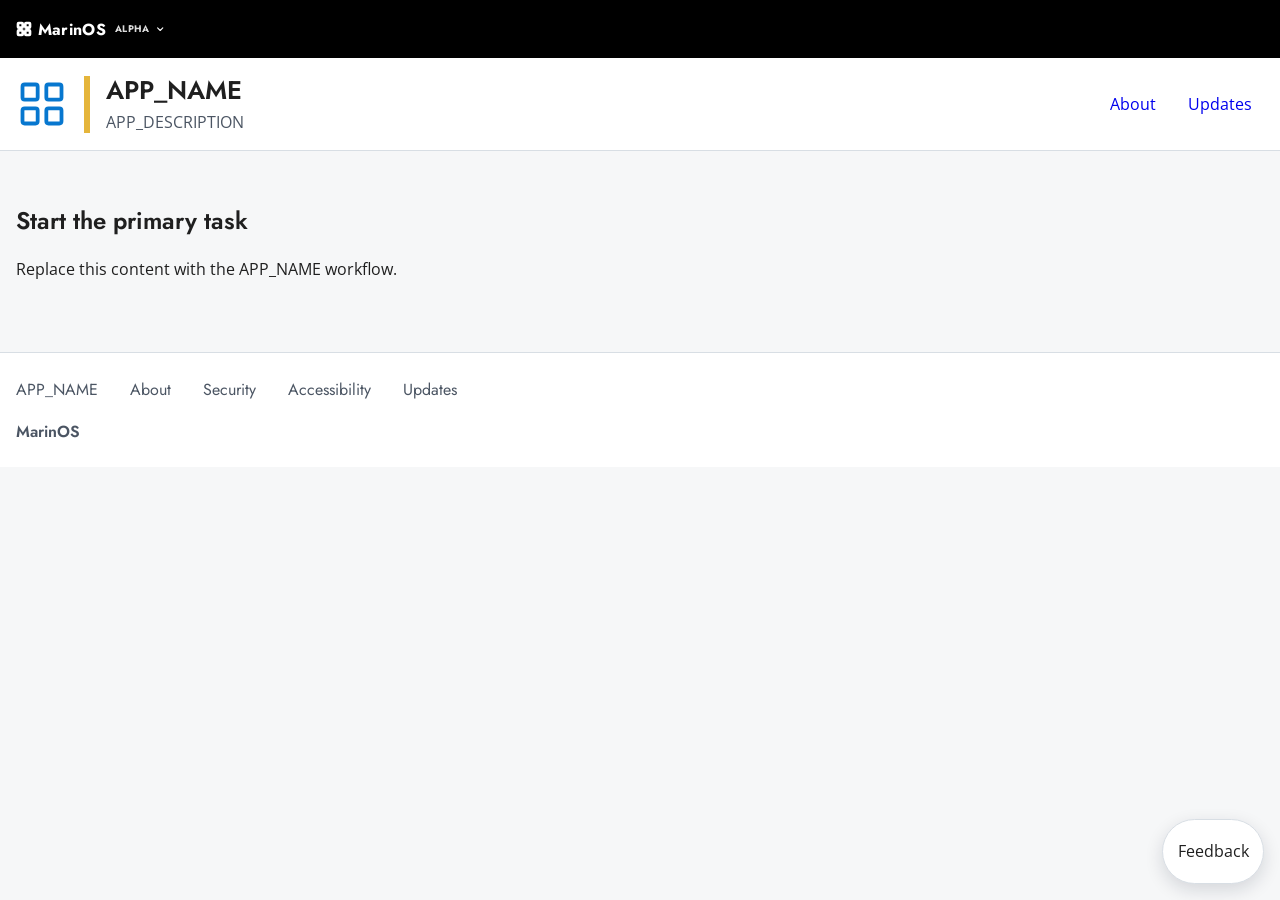
==== index.html @ 07d7c76c "Initial commit" ====
<!doctype html>
<html lang="en">
  <head>
    <meta charset="utf-8">
    <meta name="viewport" content="width=device-width, initial-scale=1">
    <title>APP_NAME | County of Marin</title><link rel="icon" type="image/svg+xml" href="data:image/svg+xml,%3Csvg xmlns='http://www.w3.org/2000/svg' viewBox='0 0 48 48'%3E%3Crect width='48' height='48' rx='10' fill='%23000'/%3E%3Cg fill='none' stroke='%23e5b53b' stroke-width='3.2' stroke-linecap='round' stroke-linejoin='round' transform='translate(9,9) scale(1.25)'%3E%3Crect width='7' height='7' x='3' y='3' rx='1'/%3E%3Crect width='7' height='7' x='14' y='3' rx='1'/%3E%3Crect width='7' height='7' x='14' y='14' rx='1'/%3E%3Crect width='7' height='7' x='3' y='14' rx='1'/%3E%3C/g%3E%3C/svg%3E">
    <meta name="description" content="APP_DESCRIPTION">
    <link rel="stylesheet" href="vendor/pico.min.css">
    <link rel="stylesheet" href="shared/app-brand.css">
    <link rel="stylesheet" href="assets/app.css">
  </head>
  <body>
    <a class="skip-link" href="#main">Skip to main content</a>
    <div class="marinos-banner">
      <div class="marinos-banner__inner"><div class="menu marinos-menu"><button type="button" class="menu-toggle marinos-menu__toggle" aria-expanded="false" aria-controls="marinos-menu-panel"><span class="marinos-banner__icon" aria-hidden="true"><svg viewBox="0 0 24 24"><rect width="7" height="7" x="3" y="3" rx="1"/><rect width="7" height="7" x="14" y="3" rx="1"/><rect width="7" height="7" x="14" y="14" rx="1"/><rect width="7" height="7" x="3" y="14" rx="1"/></svg></span>MarinOS<sup>ALPHA</sup><svg class="menu-toggle__caret" aria-hidden="true" viewBox="0 0 24 24"><path d="m6 9 6 6 6-6"/></svg></button><div id="marinos-menu-panel" class="menu-panel marinos-menu__panel" hidden><a href="https://marincountygov.github.io/marin-magic/"><span class="marinos-menu__icon" aria-hidden="true"><svg viewBox="0 0 24 24"><path d="M11.017 2.814a1 1 0 0 1 1.966 0l1.051 5.558a2 2 0 0 0 1.594 1.594l5.558 1.051a1 1 0 0 1 0 1.966l-5.558 1.051a2 2 0 0 0-1.594 1.594l-1.051 5.558a1 1 0 0 1-1.966 0l-1.051-5.558a2 2 0 0 0-1.594-1.594l-5.558-1.051a1 1 0 0 1 0-1.966l5.558-1.051a2 2 0 0 0 1.594-1.594z"/><path d="M20 2v4"/><path d="M22 4h-4"/><circle cx="4" cy="20" r="2"/></svg></span>MarinMagic</a><a href="https://marincountygov.github.io/marin-decision-maker/"><span class="marinos-menu__icon" aria-hidden="true"><svg viewBox="0 0 24 24"><rect x="16" y="16" width="6" height="6" rx="1"/><rect x="2" y="16" width="6" height="6" rx="1"/><rect x="9" y="2" width="6" height="6" rx="1"/><path d="M5 16v-3a1 1 0 0 1 1-1h12a1 1 0 0 1 1 1v3"/><path d="M12 12V8"/></svg></span>Marin Decision Maker</a><a href="https://marincountygov.github.io/marin-docs/"><span class="marinos-menu__icon" aria-hidden="true"><svg viewBox="0 0 24 24"><path d="M6 22a2 2 0 0 1-2-2V4a2 2 0 0 1 2-2h8a2.4 2.4 0 0 1 1.704.706l3.588 3.588A2.4 2.4 0 0 1 20 8v12a2 2 0 0 1-2 2z"/><path d="M14 2v5a1 1 0 0 0 1 1h5"/><path d="M10 9H8"/><path d="M16 13H8"/><path d="M16 17H8"/></svg></span>MarinDocs</a><a class="marinos-menu__all" href="https://marincountygov.github.io/marin-os/">Browse all in MarinOS</a></div></div></div>
    </div>
    <header class="app-header">
      <div class="app-header__inner">
        <div class="app-identity">
          <div class="app-title-row">
            <span class="app-icon" aria-hidden="true">
              <svg viewBox="0 0 24 24"><rect width="7" height="7" x="3" y="3" rx="1"/><rect width="7" height="7" x="14" y="3" rx="1"/><rect width="7" height="7" x="14" y="14" rx="1"/><rect width="7" height="7" x="3" y="14" rx="1"/></svg>
            </span>
            <div class="app-title-copy"><h1 class="app-title">APP_NAME</h1><p class="app-subtitle">APP_DESCRIPTION</p></div>
          </div>
        </div>
        <div class="app-header__actions">
          <button type="button" class="app-menu-toggle secondary" id="menu-toggle" aria-expanded="false" aria-controls="app-nav">Menu</button>
          <nav class="app-nav" id="app-nav" aria-label="Application navigation">
            <a href="#about">About</a>
            <a href="#updates">Updates</a>
          </nav>
        </div>
      </div>
    </header>
    <main id="main" class="container app-main" tabindex="-1">
      <div id="app-status-message" role="status" aria-live="polite"></div>
      <section id="start" class="app-page-heading" data-tab-section="start"><h2>Start the primary task</h2><p>Replace this content with the APP_NAME workflow.</p></section>
      <section id="about" class="app-card" data-tab-section="about" hidden><h2>About</h2><p>Add task-specific and about info here.</p><h3>Related information</h3><ul><li><a href="#security">Security</a></li></ul></section>
      <section id="updates" class="app-card" data-tab-section="updates" data-updates-repo="APP_REPO" data-app-name="APP_NAME" hidden>
        <h2>Updates</h2>
        <p data-updates-status class="app-help-text" role="status" aria-live="polite" aria-atomic="true">Loading recent commits&hellip;</p>
        <div data-updates-list></div>
      </section>
      <section id="security" class="app-card" data-tab-section="security" data-security-json="security.json" hidden>
        <h2>Security</h2>
        <p>APP_NAME follows the <a href="https://github.com/marincountygov/marin-digital-standards/blob/main/security/standard.md">MarinOS security standard</a>.</p>
        <h3>Report an issue</h3>
        <p>See <a href=".well-known/security.txt">security.txt</a> for contact details.</p>
        <h3>Application security</h3>
        <p data-security-status class="app-help-text" role="status" aria-live="polite" aria-atomic="true">Loading security information&hellip;</p>
        <div data-security-content></div>
        <h3>Technical information</h3>
        <ul>
          <li><a href="security.json">security.json</a></li>
          <li><a href=".well-known/security.txt">security.txt</a></li>
        </ul>
      </section>
      <section id="accessibility" class="app-card" data-tab-section="accessibility" hidden>
        <h2>Accessibility</h2>
        <p>Document accessibility support, known issues, and how users can report an accessibility problem.</p>
      </section>
    </main>
    <footer class="app-footer" role="contentinfo">
      <div class="app-footer__inner">
        <div class="app-footer__local">
          <span class="app-footer__app-name">APP_NAME</span>
          <nav class="app-footer__nav" aria-label="APP_NAME information">
            <a href="#about">About</a>
            <a href="#security">Security</a>
            <a href="#accessibility">Accessibility</a>
            <a href="#updates">Updates</a>
          </nav>
        </div>
        <div class="app-footer__platform"><a href="https://marincountygov.github.io/marin-os/">MarinOS</a></div>
      </div>
    </footer>
    <a class="app-feedback" href="https://form.asana.com/?k=qVUT83d5DBmlDiIyi-WAyQ&amp;d=23133298259496" target="_blank" rel="noreferrer">Feedback</a>
    <script src="shared/app-shell.js"></script>
    <script src="assets/app.js"></script>
  </body>
</html>
---- vendor/pico.min.css ----
@charset "UTF-8";/*!
 * Pico CSS ✨ v2.1.1 (https://picocss.com)
 * Copyright 2019-2025 - Licensed under MIT
 */:host,:root{--pico-font-family-emoji:"Apple Color Emoji","Segoe UI Emoji","Segoe UI Symbol","Noto Color Emoji";--pico-font-family-sans-serif:system-ui,"Segoe UI",Roboto,Oxygen,Ubuntu,Cantarell,Helvetica,Arial,"Helvetica Neue",sans-serif,var(--pico-font-family-emoji);--pico-font-family-monospace:ui-monospace,SFMono-Regular,"SF Mono",Menlo,Consolas,"Liberation Mono",monospace,var(--pico-font-family-emoji);--pico-font-family:var(--pico-font-family-sans-serif);--pico-line-height:1.5;--pico-font-weight:400;--pico-font-size:100%;--pico-text-underline-offset:0.1rem;--pico-border-radius:0.25rem;--pico-border-width:0.0625rem;--pico-outline-width:0.125rem;--pico-transition:0.2s ease-in-out;--pico-spacing:1rem;--pico-typography-spacing-vertical:1rem;--pico-block-spacing-vertical:var(--pico-spacing);--pico-block-spacing-horizontal:var(--pico-spacing);--pico-grid-column-gap:var(--pico-spacing);--pico-grid-row-gap:var(--pico-spacing);--pico-form-element-spacing-vertical:0.75rem;--pico-form-element-spacing-horizontal:1rem;--pico-group-box-shadow:0 0 0 rgba(0, 0, 0, 0);--pico-group-box-shadow-focus-with-button:0 0 0 var(--pico-outline-width) var(--pico-primary-focus);--pico-group-box-shadow-focus-with-input:0 0 0 0.0625rem var(--pico-form-element-border-color);--pico-modal-overlay-backdrop-filter:blur(0.375rem);--pico-nav-element-spacing-vertical:1rem;--pico-nav-element-spacing-horizontal:0.5rem;--pico-nav-link-spacing-vertical:0.5rem;--pico-nav-link-spacing-horizontal:0.5rem;--pico-nav-breadcrumb-divider:">";--pico-icon-checkbox:url("data:image/svg+xml,%3Csvg xmlns='http://www.w3.org/2000/svg' width='24' height='24' viewBox='0 0 24 24' fill='none' stroke='rgb(255, 255, 255)' stroke-width='4' stroke-linecap='round' stroke-linejoin='round'%3E%3Cpolyline points='20 6 9 17 4 12'%3E%3C/polyline%3E%3C/svg%3E");--pico-icon-minus:url("data:image/svg+xml,%3Csvg xmlns='http://www.w3.org/2000/svg' width='24' height='24' viewBox='0 0 24 24' fill='none' stroke='rgb(255, 255, 255)' stroke-width='4' stroke-linecap='round' stroke-linejoin='round'%3E%3Cline x1='5' y1='12' x2='19' y2='12'%3E%3C/line%3E%3C/svg%3E");--pico-icon-chevron:url("data:image/svg+xml,%3Csvg xmlns='http://www.w3.org/2000/svg' width='24' height='24' viewBox='0 0 24 24' fill='none' stroke='rgb(136, 145, 164)' stroke-width='2' stroke-linecap='round' stroke-linejoin='round'%3E%3Cpolyline points='6 9 12 15 18 9'%3E%3C/polyline%3E%3C/svg%3E");--pico-icon-date:url("data:image/svg+xml,%3Csvg xmlns='http://www.w3.org/2000/svg' width='24' height='24' viewBox='0 0 24 24' fill='none' stroke='rgb(136, 145, 164)' stroke-width='2' stroke-linecap='round' stroke-linejoin='round'%3E%3Crect x='3' y='4' width='18' height='18' rx='2' ry='2'%3E%3C/rect%3E%3Cline x1='16' y1='2' x2='16' y2='6'%3E%3C/line%3E%3Cline x1='8' y1='2' x2='8' y2='6'%3E%3C/line%3E%3Cline x1='3' y1='10' x2='21' y2='10'%3E%3C/line%3E%3C/svg%3E");--pico-icon-time:url("data:image/svg+xml,%3Csvg xmlns='http://www.w3.org/2000/svg' width='24' height='24' viewBox='0 0 24 24' fill='none' stroke='rgb(136, 145, 164)' stroke-width='2' stroke-linecap='round' stroke-linejoin='round'%3E%3Ccircle cx='12' cy='12' r='10'%3E%3C/circle%3E%3Cpolyline points='12 6 12 12 16 14'%3E%3C/polyline%3E%3C/svg%3E");--pico-icon-search:url("data:image/svg+xml,%3Csvg xmlns='http://www.w3.org/2000/svg' width='24' height='24' viewBox='0 0 24 24' fill='none' stroke='rgb(136, 145, 164)' stroke-width='1.5' stroke-linecap='round' stroke-linejoin='round'%3E%3Ccircle cx='11' cy='11' r='8'%3E%3C/circle%3E%3Cline x1='21' y1='21' x2='16.65' y2='16.65'%3E%3C/line%3E%3C/svg%3E");--pico-icon-close:url("data:image/svg+xml,%3Csvg xmlns='http://www.w3.org/2000/svg' width='24' height='24' viewBox='0 0 24 24' fill='none' stroke='rgb(136, 145, 164)' stroke-width='3' stroke-linecap='round' stroke-linejoin='round'%3E%3Cline x1='18' y1='6' x2='6' y2='18'%3E%3C/line%3E%3Cline x1='6' y1='6' x2='18' y2='18'%3E%3C/line%3E%3C/svg%3E");--pico-icon-loading:url("data:image/svg+xml,%3Csvg fill='none' height='24' width='24' viewBox='0 0 24 24' xmlns='http://www.w3.org/2000/svg' %3E%3Cstyle%3E g %7B animation: rotate 2s linear infinite; transform-origin: center center; %7D circle %7B stroke-dasharray: 75,100; stroke-dashoffset: -5; animation: dash 1.5s ease-in-out infinite; stroke-linecap: round; %7D @keyframes rotate %7B 0%25 %7B transform: rotate(0deg); %7D 100%25 %7B transform: rotate(360deg); %7D %7D @keyframes dash %7B 0%25 %7B stroke-dasharray: 1,100; stroke-dashoffset: 0; %7D 50%25 %7B stroke-dasharray: 44.5,100; stroke-dashoffset: -17.5; %7D 100%25 %7B stroke-dasharray: 44.5,100; stroke-dashoffset: -62; %7D %7D %3C/style%3E%3Cg%3E%3Ccircle cx='12' cy='12' r='10' fill='none' stroke='rgb(136, 145, 164)' stroke-width='4' /%3E%3C/g%3E%3C/svg%3E")}@media (min-width:576px){:host,:root{--pico-font-size:106.25%}}@media (min-width:768px){:host,:root{--pico-font-size:112.5%}}@media (min-width:1024px){:host,:root{--pico-font-size:118.75%}}@media (min-width:1280px){:host,:root{--pico-font-size:125%}}@media (min-width:1536px){:host,:root{--pico-font-size:131.25%}}a{--pico-text-decoration:underline}a.contrast,a.secondary{--pico-text-decoration:underline}small{--pico-font-size:0.875em}h1,h2,h3,h4,h5,h6{--pico-font-weight:700}h1{--pico-font-size:2rem;--pico-line-height:1.125;--pico-typography-spacing-top:3rem}h2{--pico-font-size:1.75rem;--pico-line-height:1.15;--pico-typography-spacing-top:2.625rem}h3{--pico-font-size:1.5rem;--pico-line-height:1.175;--pico-typography-spacing-top:2.25rem}h4{--pico-font-size:1.25rem;--pico-line-height:1.2;--pico-typography-spacing-top:1.874rem}h5{--pico-font-size:1.125rem;--pico-line-height:1.225;--pico-typography-spacing-top:1.6875rem}h6{--pico-font-size:1rem;--pico-line-height:1.25;--pico-typography-spacing-top:1.5rem}tfoot td,tfoot th,thead td,thead th{--pico-font-weight:600;--pico-border-width:0.1875rem}code,kbd,pre,samp{--pico-font-family:var(--pico-font-family-monospace)}kbd{--pico-font-weight:bolder}:where(select,textarea),input:not([type=submit],[type=button],[type=reset],[type=checkbox],[type=radio],[type=file]){--pico-outline-width:0.0625rem}[type=search]{--pico-border-radius:5rem}[type=checkbox],[type=radio]{--pico-border-width:0.125rem}[type=checkbox][role=switch]{--pico-border-width:0.1875rem}details.dropdown summary:not([role=button]){--pico-outline-width:0.0625rem}nav details.dropdown summary:focus-visible{--pico-outline-width:0.125rem}[role=search]{--pico-border-radius:5rem}[role=group]:has(button.secondary:focus,[type=submit].secondary:focus,[type=button].secondary:focus,[role=button].secondary:focus),[role=search]:has(button.secondary:focus,[type=submit].secondary:focus,[type=button].secondary:focus,[role=button].secondary:focus){--pico-group-box-shadow-focus-with-button:0 0 0 var(--pico-outline-width) var(--pico-secondary-focus)}[role=group]:has(button.contrast:focus,[type=submit].contrast:focus,[type=button].contrast:focus,[role=button].contrast:focus),[role=search]:has(button.contrast:focus,[type=submit].contrast:focus,[type=button].contrast:focus,[role=button].contrast:focus){--pico-group-box-shadow-focus-with-button:0 0 0 var(--pico-outline-width) var(--pico-contrast-focus)}[role=group] [role=button],[role=group] [type=button],[role=group] [type=submit],[role=group] button,[role=search] [role=button],[role=search] [type=button],[role=search] [type=submit],[role=search] button{--pico-form-element-spacing-horizontal:2rem}details summary[role=button]:not(.outline)::after{filter:brightness(0) invert(1)}[aria-busy=true]:not(input,select,textarea):is(button,[type=submit],[type=button],[type=reset],[role=button]):not(.outline)::before{filter:brightness(0) invert(1)}:host(:not([data-theme=dark])),:root:not([data-theme=dark]),[data-theme=light]{color-scheme:light;--pico-background-color:#fff;--pico-color:#373c44;--pico-text-selection-color:rgba(2, 154, 232, 0.25);--pico-muted-color:#646b79;--pico-muted-border-color:rgb(231, 234, 239.5);--pico-primary:#0172ad;--pico-primary-background:#0172ad;--pico-primary-border:var(--pico-primary-background);--pico-primary-underline:rgba(1, 114, 173, 0.5);--pico-primary-hover:#015887;--pico-primary-hover-background:#02659a;--pico-primary-hover-border:var(--pico-primary-hover-background);--pico-primary-hover-underline:var(--pico-primary-hover);--pico-primary-focus:rgba(2, 154, 232, 0.5);--pico-primary-inverse:#fff;--pico-secondary:#5d6b89;--pico-secondary-background:#525f7a;--pico-secondary-border:var(--pico-secondary-background);--pico-secondary-underline:rgba(93, 107, 137, 0.5);--pico-secondary-hover:#48536b;--pico-secondary-hover-background:#48536b;--pico-secondary-hover-border:var(--pico-secondary-hover-background);--pico-secondary-hover-underline:var(--pico-secondary-hover);--pico-secondary-focus:rgba(93, 107, 137, 0.25);--pico-secondary-inverse:#fff;--pico-contrast:#181c25;--pico-contrast-background:#181c25;--pico-contrast-border:var(--pico-contrast-background);--pico-contrast-underline:rgba(24, 28, 37, 0.5);--pico-contrast-hover:#000;--pico-contrast-hover-background:#000;--pico-contrast-hover-border:var(--pico-contrast-hover-background);--pico-contrast-hover-underline:var(--pico-secondary-hover);--pico-contrast-focus:rgba(93, 107, 137, 0.25);--pico-contrast-inverse:#fff;--pico-box-shadow:0.0145rem 0.029rem 0.174rem rgba(129, 145, 181, 0.01698),0.0335rem 0.067rem 0.402rem rgba(129, 145, 181, 0.024),0.0625rem 0.125rem 0.75rem rgba(129, 145, 181, 0.03),0.1125rem 0.225rem 1.35rem rgba(129, 145, 181, 0.036),0.2085rem 0.417rem 2.502rem rgba(129, 145, 181, 0.04302),0.5rem 1rem 6rem rgba(129, 145, 181, 0.06),0 0 0 0.0625rem rgba(129, 145, 181, 0.015);--pico-h1-color:#2d3138;--pico-h2-color:#373c44;--pico-h3-color:#424751;--pico-h4-color:#4d535e;--pico-h5-color:#5c6370;--pico-h6-color:#646b79;--pico-mark-background-color:rgb(252.5, 230.5, 191.5);--pico-mark-color:#0f1114;--pico-ins-color:rgb(28.5, 105.5, 84);--pico-del-color:rgb(136, 56.5, 53);--pico-blockquote-border-color:var(--pico-muted-border-color);--pico-blockquote-footer-color:var(--pico-muted-color);--pico-button-box-shadow:0 0 0 rgba(0, 0, 0, 0);--pico-button-hover-box-shadow:0 0 0 rgba(0, 0, 0, 0);--pico-table-border-color:var(--pico-muted-border-color);--pico-table-row-stripped-background-color:rgba(111, 120, 135, 0.0375);--pico-code-background-color:rgb(243, 244.5, 246.75);--pico-code-color:#646b79;--pico-code-kbd-background-color:var(--pico-color);--pico-code-kbd-color:var(--pico-background-color);--pico-form-element-background-color:rgb(251, 251.5, 252.25);--pico-form-element-selected-background-color:#dfe3eb;--pico-form-element-border-color:#cfd5e2;--pico-form-element-color:#23262c;--pico-form-element-placeholder-color:var(--pico-muted-color);--pico-form-element-active-background-color:#fff;--pico-form-element-active-border-color:var(--pico-primary-border);--pico-form-element-focus-color:var(--pico-primary-border);--pico-form-element-disabled-opacity:0.5;--pico-form-element-invalid-border-color:rgb(183.5, 105.5, 106.5);--pico-form-element-invalid-active-border-color:rgb(200.25, 79.25, 72.25);--pico-form-element-invalid-focus-color:var(--pico-form-element-invalid-active-border-color);--pico-form-element-valid-border-color:rgb(76, 154.5, 137.5);--pico-form-element-valid-active-border-color:rgb(39, 152.75, 118.75);--pico-form-element-valid-focus-color:var(--pico-form-element-valid-active-border-color);--pico-switch-background-color:#bfc7d9;--pico-switch-checked-background-color:var(--pico-primary-background);--pico-switch-color:#fff;--pico-switch-thumb-box-shadow:0 0 0 rgba(0, 0, 0, 0);--pico-range-border-color:#dfe3eb;--pico-range-active-border-color:#bfc7d9;--pico-range-thumb-border-color:var(--pico-background-color);--pico-range-thumb-color:var(--pico-secondary-background);--pico-range-thumb-active-color:var(--pico-primary-background);--pico-accordion-border-color:var(--pico-muted-border-color);--pico-accordion-active-summary-color:var(--pico-primary-hover);--pico-accordion-close-summary-color:var(--pico-color);--pico-accordion-open-summary-color:var(--pico-muted-color);--pico-card-background-color:var(--pico-background-color);--pico-card-border-color:var(--pico-muted-border-color);--pico-card-box-shadow:var(--pico-box-shadow);--pico-card-sectioning-background-color:rgb(251, 251.5, 252.25);--pico-dropdown-background-color:#fff;--pico-dropdown-border-color:#eff1f4;--pico-dropdown-box-shadow:var(--pico-box-shadow);--pico-dropdown-color:var(--pico-color);--pico-dropdown-hover-background-color:#eff1f4;--pico-loading-spinner-opacity:0.5;--pico-modal-overlay-background-color:rgba(232, 234, 237, 0.75);--pico-progress-background-color:#dfe3eb;--pico-progress-color:var(--pico-primary-background);--pico-tooltip-background-color:var(--pico-contrast-background);--pico-tooltip-color:var(--pico-contrast-inverse);--pico-icon-valid:url("data:image/svg+xml,%3Csvg xmlns='http://www.w3.org/2000/svg' width='24' height='24' viewBox='0 0 24 24' fill='none' stroke='rgb(76, 154.5, 137.5)' stroke-width='2' stroke-linecap='round' stroke-linejoin='round'%3E%3Cpolyline points='20 6 9 17 4 12'%3E%3C/polyline%3E%3C/svg%3E");--pico-icon-invalid:url("data:image/svg+xml,%3Csvg xmlns='http://www.w3.org/2000/svg' width='24' height='24' viewBox='0 0 24 24' fill='none' stroke='rgb(200.25, 79.25, 72.25)' stroke-width='2' stroke-linecap='round' stroke-linejoin='round'%3E%3Ccircle cx='12' cy='12' r='10'%3E%3C/circle%3E%3Cline x1='12' y1='8' x2='12' y2='12'%3E%3C/line%3E%3Cline x1='12' y1='16' x2='12.01' y2='16'%3E%3C/line%3E%3C/svg%3E")}:host(:not([data-theme=dark])) input:is([type=submit],[type=button],[type=reset],[type=checkbox],[type=radio],[type=file]),:root:not([data-theme=dark]) input:is([type=submit],[type=button],[type=reset],[type=checkbox],[type=radio],[type=file]),[data-theme=light] input:is([type=submit],[type=button],[type=reset],[type=checkbox],[type=radio],[type=file]){--pico-form-element-focus-color:var(--pico-primary-focus)}@media only screen and (prefers-color-scheme:dark){:host(:not([data-theme])),:root:not([data-theme]){color-scheme:dark;--pico-background-color:rgb(19, 22.5, 30.5);--pico-color:#c2c7d0;--pico-text-selection-color:rgba(1, 170, 255, 0.1875);--pico-muted-color:#7b8495;--pico-muted-border-color:#202632;--pico-primary:#01aaff;--pico-primary-background:#0172ad;--pico-primary-border:var(--pico-primary-background);--pico-primary-underline:rgba(1, 170, 255, 0.5);--pico-primary-hover:#79c0ff;--pico-primary-hover-background:#017fc0;--pico-primary-hover-border:var(--pico-primary-hover-background);--pico-primary-hover-underline:var(--pico-primary-hover);--pico-primary-focus:rgba(1, 170, 255, 0.375);--pico-primary-inverse:#fff;--pico-secondary:#969eaf;--pico-secondary-background:#525f7a;--pico-secondary-border:var(--pico-secondary-background);--pico-secondary-underline:rgba(150, 158, 175, 0.5);--pico-secondary-hover:#b3b9c5;--pico-secondary-hover-background:#5d6b89;--pico-secondary-hover-border:var(--pico-secondary-hover-background);--pico-secondary-hover-underline:var(--pico-secondary-hover);--pico-secondary-focus:rgba(144, 158, 190, 0.25);--pico-secondary-inverse:#fff;--pico-contrast:#dfe3eb;--pico-contrast-background:#eff1f4;--pico-contrast-border:var(--pico-contrast-background);--pico-contrast-underline:rgba(223, 227, 235, 0.5);--pico-contrast-hover:#fff;--pico-contrast-hover-background:#fff;--pico-contrast-hover-border:var(--pico-contrast-hover-background);--pico-contrast-hover-underline:var(--pico-contrast-hover);--pico-contrast-focus:rgba(207, 213, 226, 0.25);--pico-contrast-inverse:#000;--pico-box-shadow:0.0145rem 0.029rem 0.174rem rgba(7, 8.5, 12, 0.01698),0.0335rem 0.067rem 0.402rem rgba(7, 8.5, 12, 0.024),0.0625rem 0.125rem 0.75rem rgba(7, 8.5, 12, 0.03),0.1125rem 0.225rem 1.35rem rgba(7, 8.5, 12, 0.036),0.2085rem 0.417rem 2.502rem rgba(7, 8.5, 12, 0.04302),0.5rem 1rem 6rem rgba(7, 8.5, 12, 0.06),0 0 0 0.0625rem rgba(7, 8.5, 12, 0.015);--pico-h1-color:#f0f1f3;--pico-h2-color:#e0e3e7;--pico-h3-color:#c2c7d0;--pico-h4-color:#b3b9c5;--pico-h5-color:#a4acba;--pico-h6-color:#8891a4;--pico-mark-background-color:#014063;--pico-mark-color:#fff;--pico-ins-color:#62af9a;--pico-del-color:rgb(205.5, 126, 123);--pico-blockquote-border-color:var(--pico-muted-border-color);--pico-blockquote-footer-color:var(--pico-muted-color);--pico-button-box-shadow:0 0 0 rgba(0, 0, 0, 0);--pico-button-hover-box-shadow:0 0 0 rgba(0, 0, 0, 0);--pico-table-border-color:var(--pico-muted-border-color);--pico-table-row-stripped-background-color:rgba(111, 120, 135, 0.0375);--pico-code-background-color:rgb(26, 30.5, 40.25);--pico-code-color:#8891a4;--pico-code-kbd-background-color:var(--pico-color);--pico-code-kbd-color:var(--pico-background-color);--pico-form-element-background-color:rgb(28, 33, 43.5);--pico-form-element-selected-background-color:#2a3140;--pico-form-element-border-color:#2a3140;--pico-form-element-color:#e0e3e7;--pico-form-element-placeholder-color:#8891a4;--pico-form-element-active-background-color:rgb(26, 30.5, 40.25);--pico-form-element-active-border-color:var(--pico-primary-border);--pico-form-element-focus-color:var(--pico-primary-border);--pico-form-element-disabled-opacity:0.5;--pico-form-element-invalid-border-color:rgb(149.5, 74, 80);--pico-form-element-invalid-active-border-color:rgb(183.25, 63.5, 59);--pico-form-element-invalid-focus-color:var(--pico-form-element-invalid-active-border-color);--pico-form-element-valid-border-color:#2a7b6f;--pico-form-element-valid-active-border-color:rgb(22, 137, 105.5);--pico-form-element-valid-focus-color:var(--pico-form-element-valid-active-border-color);--pico-switch-background-color:#333c4e;--pico-switch-checked-background-color:var(--pico-primary-background);--pico-switch-color:#fff;--pico-switch-thumb-box-shadow:0 0 0 rgba(0, 0, 0, 0);--pico-range-border-color:#202632;--pico-range-active-border-color:#2a3140;--pico-range-thumb-border-color:var(--pico-background-color);--pico-range-thumb-color:var(--pico-secondary-background);--pico-range-thumb-active-color:var(--pico-primary-background);--pico-accordion-border-color:var(--pico-muted-border-color);--pico-accordion-active-summary-color:var(--pico-primary-hover);--pico-accordion-close-summary-color:var(--pico-color);--pico-accordion-open-summary-color:var(--pico-muted-color);--pico-card-background-color:#181c25;--pico-card-border-color:var(--pico-card-background-color);--pico-card-box-shadow:var(--pico-box-shadow);--pico-card-sectioning-background-color:rgb(26, 30.5, 40.25);--pico-dropdown-background-color:#181c25;--pico-dropdown-border-color:#202632;--pico-dropdown-box-shadow:var(--pico-box-shadow);--pico-dropdown-color:var(--pico-color);--pico-dropdown-hover-background-color:#202632;--pico-loading-spinner-opacity:0.5;--pico-modal-overlay-background-color:rgba(7.5, 8.5, 10, 0.75);--pico-progress-background-color:#202632;--pico-progress-color:var(--pico-primary-background);--pico-tooltip-background-color:var(--pico-contrast-background);--pico-tooltip-color:var(--pico-contrast-inverse);--pico-icon-valid:url("data:image/svg+xml,%3Csvg xmlns='http://www.w3.org/2000/svg' width='24' height='24' viewBox='0 0 24 24' fill='none' stroke='rgb(42, 123, 111)' stroke-width='2' stroke-linecap='round' stroke-linejoin='round'%3E%3Cpolyline points='20 6 9 17 4 12'%3E%3C/polyline%3E%3C/svg%3E");--pico-icon-invalid:url("data:image/svg+xml,%3Csvg xmlns='http://www.w3.org/2000/svg' width='24' height='24' viewBox='0 0 24 24' fill='none' stroke='rgb(149.5, 74, 80)' stroke-width='2' stroke-linecap='round' stroke-linejoin='round'%3E%3Ccircle cx='12' cy='12' r='10'%3E%3C/circle%3E%3Cline x1='12' y1='8' x2='12' y2='12'%3E%3C/line%3E%3Cline x1='12' y1='16' x2='12.01' y2='16'%3E%3C/line%3E%3C/svg%3E")}:host(:not([data-theme])) input:is([type=submit],[type=button],[type=reset],[type=checkbox],[type=radio],[type=file]),:root:not([data-theme]) input:is([type=submit],[type=button],[type=reset],[type=checkbox],[type=radio],[type=file]){--pico-form-element-focus-color:var(--pico-primary-focus)}:host(:not([data-theme])) details summary[role=button].contrast:not(.outline)::after,:root:not([data-theme]) details summary[role=button].contrast:not(.outline)::after{filter:brightness(0)}:host(:not([data-theme])) [aria-busy=true]:not(input,select,textarea).contrast:is(button,[type=submit],[type=button],[type=reset],[role=button]):not(.outline)::before,:root:not([data-theme]) [aria-busy=true]:not(input,select,textarea).contrast:is(button,[type=submit],[type=button],[type=reset],[role=button]):not(.outline)::before{filter:brightness(0)}}[data-theme=dark]{color-scheme:dark;--pico-background-color:rgb(19, 22.5, 30.5);--pico-color:#c2c7d0;--pico-text-selection-color:rgba(1, 170, 255, 0.1875);--pico-muted-color:#7b8495;--pico-muted-border-color:#202632;--pico-primary:#01aaff;--pico-primary-background:#0172ad;--pico-primary-border:var(--pico-primary-background);--pico-primary-underline:rgba(1, 170, 255, 0.5);--pico-primary-hover:#79c0ff;--pico-primary-hover-background:#017fc0;--pico-primary-hover-border:var(--pico-primary-hover-background);--pico-primary-hover-underline:var(--pico-primary-hover);--pico-primary-focus:rgba(1, 170, 255, 0.375);--pico-primary-inverse:#fff;--pico-secondary:#969eaf;--pico-secondary-background:#525f7a;--pico-secondary-border:var(--pico-secondary-background);--pico-secondary-underline:rgba(150, 158, 175, 0.5);--pico-secondary-hover:#b3b9c5;--pico-secondary-hover-background:#5d6b89;--pico-secondary-hover-border:var(--pico-secondary-hover-background);--pico-secondary-hover-underline:var(--pico-secondary-hover);--pico-secondary-focus:rgba(144, 158, 190, 0.25);--pico-secondary-inverse:#fff;--pico-contrast:#dfe3eb;--pico-contrast-background:#eff1f4;--pico-contrast-border:var(--pico-contrast-background);--pico-contrast-underline:rgba(223, 227, 235, 0.5);--pico-contrast-hover:#fff;--pico-contrast-hover-background:#fff;--pico-contrast-hover-border:var(--pico-contrast-hover-background);--pico-contrast-hover-underline:var(--pico-contrast-hover);--pico-contrast-focus:rgba(207, 213, 226, 0.25);--pico-contrast-inverse:#000;--pico-box-shadow:0.0145rem 0.029rem 0.174rem rgba(7, 8.5, 12, 0.01698),0.0335rem 0.067rem 0.402rem rgba(7, 8.5, 12, 0.024),0.0625rem 0.125rem 0.75rem rgba(7, 8.5, 12, 0.03),0.1125rem 0.225rem 1.35rem rgba(7, 8.5, 12, 0.036),0.2085rem 0.417rem 2.502rem rgba(7, 8.5, 12, 0.04302),0.5rem 1rem 6rem rgba(7, 8.5, 12, 0.06),0 0 0 0.0625rem rgba(7, 8.5, 12, 0.015);--pico-h1-color:#f0f1f3;--pico-h2-color:#e0e3e7;--pico-h3-color:#c2c7d0;--pico-h4-color:#b3b9c5;--pico-h5-color:#a4acba;--pico-h6-color:#8891a4;--pico-mark-background-color:#014063;--pico-mark-color:#fff;--pico-ins-color:#62af9a;--pico-del-color:rgb(205.5, 126, 123);--pico-blockquote-border-color:var(--pico-muted-border-color);--pico-blockquote-footer-color:var(--pico-muted-color);--pico-button-box-shadow:0 0 0 rgba(0, 0, 0, 0);--pico-button-hover-box-shadow:0 0 0 rgba(0, 0, 0, 0);--pico-table-border-color:var(--pico-muted-border-color);--pico-table-row-stripped-background-color:rgba(111, 120, 135, 0.0375);--pico-code-background-color:rgb(26, 30.5, 40.25);--pico-code-color:#8891a4;--pico-code-kbd-background-color:var(--pico-color);--pico-code-kbd-color:var(--pico-background-color);--pico-form-element-background-color:rgb(28, 33, 43.5);--pico-form-element-selected-background-color:#2a3140;--pico-form-element-border-color:#2a3140;--pico-form-element-color:#e0e3e7;--pico-form-element-placeholder-color:#8891a4;--pico-form-element-active-background-color:rgb(26, 30.5, 40.25);--pico-form-element-active-border-color:var(--pico-primary-border);--pico-form-element-focus-color:var(--pico-primary-border);--pico-form-element-disabled-opacity:0.5;--pico-form-element-invalid-border-color:rgb(149.5, 74, 80);--pico-form-element-invalid-active-border-color:rgb(183.25, 63.5, 59);--pico-form-element-invalid-focus-color:var(--pico-form-element-invalid-active-border-color);--pico-form-element-valid-border-color:#2a7b6f;--pico-form-element-valid-active-border-color:rgb(22, 137, 105.5);--pico-form-element-valid-focus-color:var(--pico-form-element-valid-active-border-color);--pico-switch-background-color:#333c4e;--pico-switch-checked-background-color:var(--pico-primary-background);--pico-switch-color:#fff;--pico-switch-thumb-box-shadow:0 0 0 rgba(0, 0, 0, 0);--pico-range-border-color:#202632;--pico-range-active-border-color:#2a3140;--pico-range-thumb-border-color:var(--pico-background-color);--pico-range-thumb-color:var(--pico-secondary-background);--pico-range-thumb-active-color:var(--pico-primary-background);--pico-accordion-border-color:var(--pico-muted-border-color);--pico-accordion-active-summary-color:var(--pico-primary-hover);--pico-accordion-close-summary-color:var(--pico-color);--pico-accordion-open-summary-color:var(--pico-muted-color);--pico-card-background-color:#181c25;--pico-card-border-color:var(--pico-card-background-color);--pico-card-box-shadow:var(--pico-box-shadow);--pico-card-sectioning-background-color:rgb(26, 30.5, 40.25);--pico-dropdown-background-color:#181c25;--pico-dropdown-border-color:#202632;--pico-dropdown-box-shadow:var(--pico-box-shadow);--pico-dropdown-color:var(--pico-color);--pico-dropdown-hover-background-color:#202632;--pico-loading-spinner-opacity:0.5;--pico-modal-overlay-background-color:rgba(7.5, 8.5, 10, 0.75);--pico-progress-background-color:#202632;--pico-progress-color:var(--pico-primary-background);--pico-tooltip-background-color:var(--pico-contrast-background);--pico-tooltip-color:var(--pico-contrast-inverse);--pico-icon-valid:url("data:image/svg+xml,%3Csvg xmlns='http://www.w3.org/2000/svg' width='24' height='24' viewBox='0 0 24 24' fill='none' stroke='rgb(42, 123, 111)' stroke-width='2' stroke-linecap='round' stroke-linejoin='round'%3E%3Cpolyline points='20 6 9 17 4 12'%3E%3C/polyline%3E%3C/svg%3E");--pico-icon-invalid:url("data:image/svg+xml,%3Csvg xmlns='http://www.w3.org/2000/svg' width='24' height='24' viewBox='0 0 24 24' fill='none' stroke='rgb(149.5, 74, 80)' stroke-width='2' stroke-linecap='round' stroke-linejoin='round'%3E%3Ccircle cx='12' cy='12' r='10'%3E%3C/circle%3E%3Cline x1='12' y1='8' x2='12' y2='12'%3E%3C/line%3E%3Cline x1='12' y1='16' x2='12.01' y2='16'%3E%3C/line%3E%3C/svg%3E")}[data-theme=dark] input:is([type=submit],[type=button],[type=reset],[type=checkbox],[type=radio],[type=file]){--pico-form-element-focus-color:var(--pico-primary-focus)}[data-theme=dark] details summary[role=button].contrast:not(.outline)::after{filter:brightness(0)}[data-theme=dark] [aria-busy=true]:not(input,select,textarea).contrast:is(button,[type=submit],[type=button],[type=reset],[role=button]):not(.outline)::before{filter:brightness(0)}[type=checkbox],[type=radio],[type=range],progress{accent-color:var(--pico-primary)}*,::after,::before{box-sizing:border-box;background-repeat:no-repeat}::after,::before{text-decoration:inherit;vertical-align:inherit}:where(:host),:where(:root){-webkit-tap-highlight-color:transparent;-webkit-text-size-adjust:100%;-moz-text-size-adjust:100%;text-size-adjust:100%;background-color:var(--pico-background-color);color:var(--pico-color);font-weight:var(--pico-font-weight);font-size:var(--pico-font-size);line-height:var(--pico-line-height);font-family:var(--pico-font-family);text-underline-offset:var(--pico-text-underline-offset);text-rendering:optimizeLegibility;overflow-wrap:break-word;-moz-tab-size:4;-o-tab-size:4;tab-size:4}body{width:100%;margin:0}main{display:block}body>footer,body>header,body>main{padding-block:var(--pico-block-spacing-vertical)}section{margin-bottom:var(--pico-block-spacing-vertical)}.container,.container-fluid{width:100%;margin-right:auto;margin-left:auto;padding-right:var(--pico-spacing);padding-left:var(--pico-spacing)}@media (min-width:576px){.container{max-width:510px;padding-right:0;padding-left:0}}@media (min-width:768px){.container{max-width:700px}}@media (min-width:1024px){.container{max-width:950px}}@media (min-width:1280px){.container{max-width:1200px}}@media (min-width:1536px){.container{max-width:1450px}}.grid{grid-column-gap:var(--pico-grid-column-gap);grid-row-gap:var(--pico-grid-row-gap);display:grid;grid-template-columns:1fr}@media (min-width:768px){.grid{grid-template-columns:repeat(auto-fit,minmax(0%,1fr))}}.grid>*{min-width:0}.overflow-auto{overflow:auto}b,strong{font-weight:bolder}sub,sup{position:relative;font-size:.75em;line-height:0;vertical-align:baseline}sub{bottom:-.25em}sup{top:-.5em}address,blockquote,dl,ol,p,pre,table,ul{margin-top:0;margin-bottom:var(--pico-typography-spacing-vertical);color:var(--pico-color);font-style:normal;font-weight:var(--pico-font-weight)}h1,h2,h3,h4,h5,h6{margin-top:0;margin-bottom:var(--pico-typography-spacing-vertical);color:var(--pico-color);font-weight:var(--pico-font-weight);font-size:var(--pico-font-size);line-height:var(--pico-line-height);font-family:var(--pico-font-family)}h1{--pico-color:var(--pico-h1-color)}h2{--pico-color:var(--pico-h2-color)}h3{--pico-color:var(--pico-h3-color)}h4{--pico-color:var(--pico-h4-color)}h5{--pico-color:var(--pico-h5-color)}h6{--pico-color:var(--pico-h6-color)}:where(article,address,blockquote,dl,figure,form,ol,p,pre,table,ul)~:is(h1,h2,h3,h4,h5,h6){margin-top:var(--pico-typography-spacing-top)}p{margin-bottom:var(--pico-typography-spacing-vertical)}hgroup{margin-bottom:var(--pico-typography-spacing-vertical)}hgroup>*{margin-top:0;margin-bottom:0}hgroup>:not(:first-child):last-child{--pico-color:var(--pico-muted-color);--pico-font-weight:unset;font-size:1rem}:where(ol,ul) li{margin-bottom:calc(var(--pico-typography-spacing-vertical) * .25)}:where(dl,ol,ul) :where(dl,ol,ul){margin:0;margin-top:calc(var(--pico-typography-spacing-vertical) * .25)}ul li{list-style:square}mark{padding:.125rem .25rem;background-color:var(--pico-mark-background-color);color:var(--pico-mark-color);vertical-align:baseline}blockquote{display:block;margin:var(--pico-typography-spacing-vertical) 0;padding:var(--pico-spacing);border-right:none;border-left:.25rem solid var(--pico-blockquote-border-color);border-inline-start:0.25rem solid var(--pico-blockquote-border-color);border-inline-end:none}blockquote footer{margin-top:calc(var(--pico-typography-spacing-vertical) * .5);color:var(--pico-blockquote-footer-color)}abbr[title]{border-bottom:1px dotted;text-decoration:none;cursor:help}ins{color:var(--pico-ins-color);text-decoration:none}del{color:var(--pico-del-color)}::-moz-selection{background-color:var(--pico-text-selection-color)}::selection{background-color:var(--pico-text-selection-color)}:where(a:not([role=button])),[role=link]{--pico-color:var(--pico-primary);--pico-background-color:transparent;--pico-underline:var(--pico-primary-underline);outline:0;background-color:var(--pico-background-color);color:var(--pico-color);-webkit-text-decoration:var(--pico-text-decoration);text-decoration:var(--pico-text-decoration);text-decoration-color:var(--pico-underline);text-underline-offset:0.125em;transition:background-color var(--pico-transition),color var(--pico-transition),box-shadow var(--pico-transition),-webkit-text-decoration var(--pico-transition);transition:background-color var(--pico-transition),color var(--pico-transition),text-decoration var(--pico-transition),box-shadow var(--pico-transition);transition:background-color var(--pico-transition),color var(--pico-transition),text-decoration var(--pico-transition),box-shadow var(--pico-transition),-webkit-text-decoration var(--pico-transition)}:where(a:not([role=button])):is([aria-current]:not([aria-current=false]),:hover,:active,:focus),[role=link]:is([aria-current]:not([aria-current=false]),:hover,:active,:focus){--pico-color:var(--pico-primary-hover);--pico-underline:var(--pico-primary-hover-underline);--pico-text-decoration:underline}:where(a:not([role=button])):focus-visible,[role=link]:focus-visible{box-shadow:0 0 0 var(--pico-outline-width) var(--pico-primary-focus)}:where(a:not([role=button])).secondary,[role=link].secondary{--pico-color:var(--pico-secondary);--pico-underline:var(--pico-secondary-underline)}:where(a:not([role=button])).secondary:is([aria-current]:not([aria-current=false]),:hover,:active,:focus),[role=link].secondary:is([aria-current]:not([aria-current=false]),:hover,:active,:focus){--pico-color:var(--pico-secondary-hover);--pico-underline:var(--pico-secondary-hover-underline)}:where(a:not([role=button])).contrast,[role=link].contrast{--pico-color:var(--pico-contrast);--pico-underline:var(--pico-contrast-underline)}:where(a:not([role=button])).contrast:is([aria-current]:not([aria-current=false]),:hover,:active,:focus),[role=link].contrast:is([aria-current]:not([aria-current=false]),:hover,:active,:focus){--pico-color:var(--pico-contrast-hover);--pico-underline:var(--pico-contrast-hover-underline)}a[role=button]{display:inline-block}button{margin:0;overflow:visible;font-family:inherit;text-transform:none}[type=button],[type=reset],[type=submit],button{-webkit-appearance:button}[role=button],[type=button],[type=file]::file-selector-button,[type=reset],[type=submit],button{--pico-background-color:var(--pico-primary-background);--pico-border-color:var(--pico-primary-border);--pico-color:var(--pico-primary-inverse);--pico-box-shadow:var(--pico-button-box-shadow, 0 0 0 rgba(0, 0, 0, 0));padding:var(--pico-form-element-spacing-vertical) var(--pico-form-element-spacing-horizontal);border:var(--pico-border-width) solid var(--pico-border-color);border-radius:var(--pico-border-radius);outline:0;background-color:var(--pico-background-color);box-shadow:var(--pico-box-shadow);color:var(--pico-color);font-weight:var(--pico-font-weight);font-size:1rem;line-height:var(--pico-line-height);text-align:center;text-decoration:none;cursor:pointer;-webkit-user-select:none;-moz-user-select:none;user-select:none;transition:background-color var(--pico-transition),border-color var(--pico-transition),color var(--pico-transition),box-shadow var(--pico-transition)}[role=button]:is(:hover,:active,:focus),[role=button]:is([aria-current]:not([aria-current=false])),[type=button]:is(:hover,:active,:focus),[type=button]:is([aria-current]:not([aria-current=false])),[type=file]::file-selector-button:is(:hover,:active,:focus),[type=file]::file-selector-button:is([aria-current]:not([aria-current=false])),[type=reset]:is(:hover,:active,:focus),[type=reset]:is([aria-current]:not([aria-current=false])),[type=submit]:is(:hover,:active,:focus),[type=submit]:is([aria-current]:not([aria-current=false])),button:is(:hover,:active,:focus),button:is([aria-current]:not([aria-current=false])){--pico-background-color:var(--pico-primary-hover-background);--pico-border-color:var(--pico-primary-hover-border);--pico-box-shadow:var(--pico-button-hover-box-shadow, 0 0 0 rgba(0, 0, 0, 0));--pico-color:var(--pico-primary-inverse)}[role=button]:focus,[role=button]:is([aria-current]:not([aria-current=false])):focus,[type=button]:focus,[type=button]:is([aria-current]:not([aria-current=false])):focus,[type=file]::file-selector-button:focus,[type=file]::file-selector-button:is([aria-current]:not([aria-current=false])):focus,[type=reset]:focus,[type=reset]:is([aria-current]:not([aria-current=false])):focus,[type=submit]:focus,[type=submit]:is([aria-current]:not([aria-current=false])):focus,button:focus,button:is([aria-current]:not([aria-current=false])):focus{--pico-box-shadow:var(--pico-button-hover-box-shadow, 0 0 0 rgba(0, 0, 0, 0)),0 0 0 var(--pico-outline-width) var(--pico-primary-focus)}[type=button],[type=reset],[type=submit]{margin-bottom:var(--pico-spacing)}:is(button,[type=submit],[type=button],[role=button]).secondary,[type=file]::file-selector-button,[type=reset]{--pico-background-color:var(--pico-secondary-background);--pico-border-color:var(--pico-secondary-border);--pico-color:var(--pico-secondary-inverse);cursor:pointer}:is(button,[type=submit],[type=button],[role=button]).secondary:is([aria-current]:not([aria-current=false]),:hover,:active,:focus),[type=file]::file-selector-button:is([aria-current]:not([aria-current=false]),:hover,:active,:focus),[type=reset]:is([aria-current]:not([aria-current=false]),:hover,:active,:focus){--pico-background-color:var(--pico-secondary-hover-background);--pico-border-color:var(--pico-secondary-hover-border);--pico-color:var(--pico-secondary-inverse)}:is(button,[type=submit],[type=button],[role=button]).secondary:focus,:is(button,[type=submit],[type=button],[role=button]).secondary:is([aria-current]:not([aria-current=false])):focus,[type=file]::file-selector-button:focus,[type=file]::file-selector-button:is([aria-current]:not([aria-current=false])):focus,[type=reset]:focus,[type=reset]:is([aria-current]:not([aria-current=false])):focus{--pico-box-shadow:var(--pico-button-hover-box-shadow, 0 0 0 rgba(0, 0, 0, 0)),0 0 0 var(--pico-outline-width) var(--pico-secondary-focus)}:is(button,[type=submit],[type=button],[role=button]).contrast{--pico-background-color:var(--pico-contrast-background);--pico-border-color:var(--pico-contrast-border);--pico-color:var(--pico-contrast-inverse)}:is(button,[type=submit],[type=button],[role=button]).contrast:is([aria-current]:not([aria-current=false]),:hover,:active,:focus){--pico-background-color:var(--pico-contrast-hover-background);--pico-border-color:var(--pico-contrast-hover-border);--pico-color:var(--pico-contrast-inverse)}:is(button,[type=submit],[type=button],[role=button]).contrast:focus,:is(button,[type=submit],[type=button],[role=button]).contrast:is([aria-current]:not([aria-current=false])):focus{--pico-box-shadow:var(--pico-button-hover-box-shadow, 0 0 0 rgba(0, 0, 0, 0)),0 0 0 var(--pico-outline-width) var(--pico-contrast-focus)}:is(button,[type=submit],[type=button],[role=button]).outline,[type=reset].outline{--pico-background-color:transparent;--pico-color:var(--pico-primary);--pico-border-color:var(--pico-primary)}:is(button,[type=submit],[type=button],[role=button]).outline:is([aria-current]:not([aria-current=false]),:hover,:active,:focus),[type=reset].outline:is([aria-current]:not([aria-current=false]),:hover,:active,:focus){--pico-background-color:transparent;--pico-color:var(--pico-primary-hover);--pico-border-color:var(--pico-primary-hover)}:is(button,[type=submit],[type=button],[role=button]).outline.secondary,[type=reset].outline{--pico-color:var(--pico-secondary);--pico-border-color:var(--pico-secondary)}:is(button,[type=submit],[type=button],[role=button]).outline.secondary:is([aria-current]:not([aria-current=false]),:hover,:active,:focus),[type=reset].outline:is([aria-current]:not([aria-current=false]),:hover,:active,:focus){--pico-color:var(--pico-secondary-hover);--pico-border-color:var(--pico-secondary-hover)}:is(button,[type=submit],[type=button],[role=button]).outline.contrast{--pico-color:var(--pico-contrast);--pico-border-color:var(--pico-contrast)}:is(button,[type=submit],[type=button],[role=button]).outline.contrast:is([aria-current]:not([aria-current=false]),:hover,:active,:focus){--pico-color:var(--pico-contrast-hover);--pico-border-color:var(--pico-contrast-hover)}:where(button,[type=submit],[type=reset],[type=button],[role=button])[disabled],:where(fieldset[disabled]) :is(button,[type=submit],[type=button],[type=reset],[role=button]){opacity:.5;pointer-events:none}:where(table){width:100%;border-collapse:collapse;border-spacing:0;text-indent:0}td,th{padding:calc(var(--pico-spacing)/ 2) var(--pico-spacing);border-bottom:var(--pico-border-width) solid var(--pico-table-border-color);background-color:var(--pico-background-color);color:var(--pico-color);font-weight:var(--pico-font-weight);text-align:left;text-align:start}tfoot td,tfoot th{border-top:var(--pico-border-width) solid var(--pico-table-border-color);border-bottom:0}table.striped tbody tr:nth-child(odd) td,table.striped tbody tr:nth-child(odd) th{background-color:var(--pico-table-row-stripped-background-color)}:where(audio,canvas,iframe,img,svg,video){vertical-align:middle}audio,video{display:inline-block}audio:not([controls]){display:none;height:0}:where(iframe){border-style:none}img{max-width:100%;height:auto;border-style:none}:where(svg:not([fill])){fill:currentColor}svg:not(:host),svg:not(:root){overflow:hidden}code,kbd,pre,samp{font-size:.875em;font-family:var(--pico-font-family)}pre code,pre samp{font-size:inherit;font-family:inherit}pre{-ms-overflow-style:scrollbar;overflow:auto}code,kbd,pre,samp{border-radius:var(--pico-border-radius);background:var(--pico-code-background-color);color:var(--pico-code-color);font-weight:var(--pico-font-weight);line-height:initial}code,kbd,samp{display:inline-block;padding:.375rem}pre{display:block;margin-bottom:var(--pico-spacing);overflow-x:auto}pre>code,pre>samp{display:block;padding:var(--pico-spacing);background:0 0;line-height:var(--pico-line-height)}kbd{background-color:var(--pico-code-kbd-background-color);color:var(--pico-code-kbd-color);vertical-align:baseline}figure{display:block;margin:0;padding:0}figure figcaption{padding:calc(var(--pico-spacing) * .5) 0;color:var(--pico-muted-color)}hr{height:0;margin:var(--pico-typography-spacing-vertical) 0;border:0;border-top:1px solid var(--pico-muted-border-color);color:inherit}[hidden],template{display:none!important}canvas{display:inline-block}input,optgroup,select,textarea{margin:0;font-size:1rem;line-height:var(--pico-line-height);font-family:inherit;letter-spacing:inherit}input{overflow:visible}select{text-transform:none}legend{max-width:100%;padding:0;color:inherit;white-space:normal}textarea{overflow:auto}[type=checkbox],[type=radio]{padding:0}::-webkit-inner-spin-button,::-webkit-outer-spin-button{height:auto}[type=search]{-webkit-appearance:textfield;outline-offset:-2px}[type=search]::-webkit-search-decoration{-webkit-appearance:none}::-webkit-file-upload-button{-webkit-appearance:button;font:inherit}::-moz-focus-inner{padding:0;border-style:none}:-moz-focusring{outline:0}:-moz-ui-invalid{box-shadow:none}::-ms-expand{display:none}[type=file],[type=range]{padding:0;border-width:0}input:not([type=checkbox],[type=radio],[type=range]){height:calc(1rem * var(--pico-line-height) + var(--pico-form-element-spacing-vertical) * 2 + var(--pico-border-width) * 2)}fieldset{width:100%;margin:0;margin-bottom:var(--pico-spacing);padding:0;border:0}fieldset legend,label{display:block;margin-bottom:calc(var(--pico-spacing) * .375);color:var(--pico-color);font-weight:var(--pico-form-label-font-weight,var(--pico-font-weight))}fieldset legend{margin-bottom:calc(var(--pico-spacing) * .5)}button[type=submit],input:not([type=checkbox],[type=radio]),select,textarea{width:100%}input:not([type=checkbox],[type=radio],[type=range],[type=file]),select,textarea{-webkit-appearance:none;-moz-appearance:none;appearance:none;padding:var(--pico-form-element-spacing-vertical) var(--pico-form-element-spacing-horizontal)}input,select,textarea{--pico-background-color:var(--pico-form-element-background-color);--pico-border-color:var(--pico-form-element-border-color);--pico-color:var(--pico-form-element-color);--pico-box-shadow:none;border:var(--pico-border-width) solid var(--pico-border-color);border-radius:var(--pico-border-radius);outline:0;background-color:var(--pico-background-color);box-shadow:var(--pico-box-shadow);color:var(--pico-color);font-weight:var(--pico-font-weight);transition:background-color var(--pico-transition),border-color var(--pico-transition),color var(--pico-transition),box-shadow var(--pico-transition)}:where(select,textarea):not([readonly]):is(:active,:focus),input:not([type=submit],[type=button],[type=reset],[type=checkbox],[type=radio],[readonly]):is(:active,:focus){--pico-background-color:var(--pico-form-element-active-background-color)}:where(select,textarea):not([readonly]):is(:active,:focus),input:not([type=submit],[type=button],[type=reset],[role=switch],[readonly]):is(:active,:focus){--pico-border-color:var(--pico-form-element-active-border-color)}:where(select,textarea):not([readonly]):focus,input:not([type=submit],[type=button],[type=reset],[type=range],[type=file],[readonly]):focus{--pico-box-shadow:0 0 0 var(--pico-outline-width) var(--pico-form-element-focus-color)}:where(fieldset[disabled]) :is(input:not([type=submit],[type=button],[type=reset]),select,textarea),input:not([type=submit],[type=button],[type=reset])[disabled],label[aria-disabled=true],select[disabled],textarea[disabled]{opacity:var(--pico-form-element-disabled-opacity);pointer-events:none}label[aria-disabled=true] input[disabled]{opacity:1}:where(input,select,textarea):not([type=checkbox],[type=radio],[type=date],[type=datetime-local],[type=month],[type=time],[type=week],[type=range])[aria-invalid]{padding-right:calc(var(--pico-form-element-spacing-horizontal) + 1.5rem)!important;padding-left:var(--pico-form-element-spacing-horizontal);padding-inline-start:var(--pico-form-element-spacing-horizontal)!important;padding-inline-end:calc(var(--pico-form-element-spacing-horizontal) + 1.5rem)!important;background-position:center right .75rem;background-size:1rem auto;background-repeat:no-repeat}:where(input,select,textarea):not([type=checkbox],[type=radio],[type=date],[type=datetime-local],[type=month],[type=time],[type=week],[type=range])[aria-invalid=false]:not(select){background-image:var(--pico-icon-valid)}:where(input,select,textarea):not([type=checkbox],[type=radio],[type=date],[type=datetime-local],[type=month],[type=time],[type=week],[type=range])[aria-invalid=true]:not(select){background-image:var(--pico-icon-invalid)}:where(input,select,textarea)[aria-invalid=false]{--pico-border-color:var(--pico-form-element-valid-border-color)}:where(input,select,textarea)[aria-invalid=false]:is(:active,:focus){--pico-border-color:var(--pico-form-element-valid-active-border-color)!important}:where(input,select,textarea)[aria-invalid=false]:is(:active,:focus):not([type=checkbox],[type=radio]){--pico-box-shadow:0 0 0 var(--pico-outline-width) var(--pico-form-element-valid-focus-color)!important}:where(input,select,textarea)[aria-invalid=true]{--pico-border-color:var(--pico-form-element-invalid-border-color)}:where(input,select,textarea)[aria-invalid=true]:is(:active,:focus){--pico-border-color:var(--pico-form-element-invalid-active-border-color)!important}:where(input,select,textarea)[aria-invalid=true]:is(:active,:focus):not([type=checkbox],[type=radio]){--pico-box-shadow:0 0 0 var(--pico-outline-width) var(--pico-form-element-invalid-focus-color)!important}[dir=rtl] :where(input,select,textarea):not([type=checkbox],[type=radio]):is([aria-invalid],[aria-invalid=true],[aria-invalid=false]){background-position:center left .75rem}input::-webkit-input-placeholder,input::placeholder,select:invalid,textarea::-webkit-input-placeholder,textarea::placeholder{color:var(--pico-form-element-placeholder-color);opacity:1}input:not([type=checkbox],[type=radio]),select,textarea{margin-bottom:var(--pico-spacing)}select::-ms-expand{border:0;background-color:transparent}select:not([multiple],[size]){padding-right:calc(var(--pico-form-element-spacing-horizontal) + 1.5rem);padding-left:var(--pico-form-element-spacing-horizontal);padding-inline-start:var(--pico-form-element-spacing-horizontal);padding-inline-end:calc(var(--pico-form-element-spacing-horizontal) + 1.5rem);background-image:var(--pico-icon-chevron);background-position:center right .75rem;background-size:1rem auto;background-repeat:no-repeat}select[multiple] option:checked{background:var(--pico-form-element-selected-background-color);color:var(--pico-form-element-color)}[dir=rtl] select:not([multiple],[size]){background-position:center left .75rem}textarea{display:block;resize:vertical}textarea[aria-invalid]{--pico-icon-height:calc(1rem * var(--pico-line-height) + var(--pico-form-element-spacing-vertical) * 2 + var(--pico-border-width) * 2);background-position:top right .75rem!important;background-size:1rem var(--pico-icon-height)!important}:where(input,select,textarea,fieldset,.grid)+small{display:block;width:100%;margin-top:calc(var(--pico-spacing) * -.75);margin-bottom:var(--pico-spacing);color:var(--pico-muted-color)}:where(input,select,textarea,fieldset,.grid)[aria-invalid=false]+small{color:var(--pico-ins-color)}:where(input,select,textarea,fieldset,.grid)[aria-invalid=true]+small{color:var(--pico-del-color)}label>:where(input,select,textarea){margin-top:calc(var(--pico-spacing) * .25)}label:has([type=checkbox],[type=radio]){width:-moz-fit-content;width:fit-content;cursor:pointer}[type=checkbox],[type=radio]{-webkit-appearance:none;-moz-appearance:none;appearance:none;width:1.25em;height:1.25em;margin-top:-.125em;margin-inline-end:.5em;border-width:var(--pico-border-width);vertical-align:middle;cursor:pointer}[type=checkbox]::-ms-check,[type=radio]::-ms-check{display:none}[type=checkbox]:checked,[type=checkbox]:checked:active,[type=checkbox]:checked:focus,[type=radio]:checked,[type=radio]:checked:active,[type=radio]:checked:focus{--pico-background-color:var(--pico-primary-background);--pico-border-color:var(--pico-primary-border);background-image:var(--pico-icon-checkbox);background-position:center;background-size:.75em auto;background-repeat:no-repeat}[type=checkbox]~label,[type=radio]~label{display:inline-block;margin-bottom:0;cursor:pointer}[type=checkbox]~label:not(:last-of-type),[type=radio]~label:not(:last-of-type){margin-inline-end:1em}[type=checkbox]:indeterminate{--pico-background-color:var(--pico-primary-background);--pico-border-color:var(--pico-primary-border);background-image:var(--pico-icon-minus);background-position:center;background-size:.75em auto;background-repeat:no-repeat}[type=radio]{border-radius:50%}[type=radio]:checked,[type=radio]:checked:active,[type=radio]:checked:focus{--pico-background-color:var(--pico-primary-inverse);border-width:.35em;background-image:none}[type=checkbox][role=switch]{--pico-background-color:var(--pico-switch-background-color);--pico-color:var(--pico-switch-color);width:2.25em;height:1.25em;border:var(--pico-border-width) solid var(--pico-border-color);border-radius:1.25em;background-color:var(--pico-background-color);line-height:1.25em}[type=checkbox][role=switch]:not([aria-invalid]){--pico-border-color:var(--pico-switch-background-color)}[type=checkbox][role=switch]:before{display:block;aspect-ratio:1;height:100%;border-radius:50%;background-color:var(--pico-color);box-shadow:var(--pico-switch-thumb-box-shadow);content:"";transition:margin .1s ease-in-out}[type=checkbox][role=switch]:focus{--pico-background-color:var(--pico-switch-background-color);--pico-border-color:var(--pico-switch-background-color)}[type=checkbox][role=switch]:checked{--pico-background-color:var(--pico-switch-checked-background-color);--pico-border-color:var(--pico-switch-checked-background-color);background-image:none}[type=checkbox][role=switch]:checked::before{margin-inline-start:calc(2.25em - 1.25em)}[type=checkbox][role=switch][disabled]{--pico-background-color:var(--pico-border-color)}[type=checkbox][aria-invalid=false]:checked,[type=checkbox][aria-invalid=false]:checked:active,[type=checkbox][aria-invalid=false]:checked:focus,[type=checkbox][role=switch][aria-invalid=false]:checked,[type=checkbox][role=switch][aria-invalid=false]:checked:active,[type=checkbox][role=switch][aria-invalid=false]:checked:focus{--pico-background-color:var(--pico-form-element-valid-border-color)}[type=checkbox]:checked:active[aria-invalid=true],[type=checkbox]:checked:focus[aria-invalid=true],[type=checkbox]:checked[aria-invalid=true],[type=checkbox][role=switch]:checked:active[aria-invalid=true],[type=checkbox][role=switch]:checked:focus[aria-invalid=true],[type=checkbox][role=switch]:checked[aria-invalid=true]{--pico-background-color:var(--pico-form-element-invalid-border-color)}[type=checkbox][aria-invalid=false]:checked,[type=checkbox][aria-invalid=false]:checked:active,[type=checkbox][aria-invalid=false]:checked:focus,[type=checkbox][role=switch][aria-invalid=false]:checked,[type=checkbox][role=switch][aria-invalid=false]:checked:active,[type=checkbox][role=switch][aria-invalid=false]:checked:focus,[type=radio][aria-invalid=false]:checked,[type=radio][aria-invalid=false]:checked:active,[type=radio][aria-invalid=false]:checked:focus{--pico-border-color:var(--pico-form-element-valid-border-color)}[type=checkbox]:checked:active[aria-invalid=true],[type=checkbox]:checked:focus[aria-invalid=true],[type=checkbox]:checked[aria-invalid=true],[type=checkbox][role=switch]:checked:active[aria-invalid=true],[type=checkbox][role=switch]:checked:focus[aria-invalid=true],[type=checkbox][role=switch]:checked[aria-invalid=true],[type=radio]:checked:active[aria-invalid=true],[type=radio]:checked:focus[aria-invalid=true],[type=radio]:checked[aria-invalid=true]{--pico-border-color:var(--pico-form-element-invalid-border-color)}[type=color]::-webkit-color-swatch-wrapper{padding:0}[type=color]::-moz-focus-inner{padding:0}[type=color]::-webkit-color-swatch{border:0;border-radius:calc(var(--pico-border-radius) * .5)}[type=color]::-moz-color-swatch{border:0;border-radius:calc(var(--pico-border-radius) * .5)}input:not([type=checkbox],[type=radio],[type=range],[type=file]):is([type=date],[type=datetime-local],[type=month],[type=time],[type=week]){--pico-icon-position:0.75rem;--pico-icon-width:1rem;padding-right:calc(var(--pico-icon-width) + var(--pico-icon-position));background-image:var(--pico-icon-date);background-position:center right var(--pico-icon-position);background-size:var(--pico-icon-width) auto;background-repeat:no-repeat}input:not([type=checkbox],[type=radio],[type=range],[type=file])[type=time]{background-image:var(--pico-icon-time)}[type=date]::-webkit-calendar-picker-indicator,[type=datetime-local]::-webkit-calendar-picker-indicator,[type=month]::-webkit-calendar-picker-indicator,[type=time]::-webkit-calendar-picker-indicator,[type=week]::-webkit-calendar-picker-indicator{width:var(--pico-icon-width);margin-right:calc(var(--pico-icon-width) * -1);margin-left:var(--pico-icon-position);opacity:0}@-moz-document url-prefix(){[type=date],[type=datetime-local],[type=month],[type=time],[type=week]{padding-right:var(--pico-form-element-spacing-horizontal)!important;background-image:none!important}}[dir=rtl] :is([type=date],[type=datetime-local],[type=month],[type=time],[type=week]){text-align:right}[type=file]{--pico-color:var(--pico-muted-color);margin-left:calc(var(--pico-outline-width) * -1);padding:calc(var(--pico-form-element-spacing-vertical) * .5) 0;padding-left:var(--pico-outline-width);border:0;border-radius:0;background:0 0}[type=file]::file-selector-button{margin-right:calc(var(--pico-spacing)/ 2);padding:calc(var(--pico-form-element-spacing-vertical) * .5) var(--pico-form-element-spacing-horizontal)}[type=file]:is(:hover,:active,:focus)::file-selector-button{--pico-background-color:var(--pico-secondary-hover-background);--pico-border-color:var(--pico-secondary-hover-border)}[type=file]:focus::file-selector-button{--pico-box-shadow:var(--pico-button-hover-box-shadow, 0 0 0 rgba(0, 0, 0, 0)),0 0 0 var(--pico-outline-width) var(--pico-secondary-focus)}[type=range]{-webkit-appearance:none;-moz-appearance:none;appearance:none;width:100%;height:1.25rem;background:0 0}[type=range]::-webkit-slider-runnable-track{width:100%;height:.375rem;border-radius:var(--pico-border-radius);background-color:var(--pico-range-border-color);-webkit-transition:background-color var(--pico-transition),box-shadow var(--pico-transition);transition:background-color var(--pico-transition),box-shadow var(--pico-transition)}[type=range]::-moz-range-track{width:100%;height:.375rem;border-radius:var(--pico-border-radius);background-color:var(--pico-range-border-color);-moz-transition:background-color var(--pico-transition),box-shadow var(--pico-transition);transition:background-color var(--pico-transition),box-shadow var(--pico-transition)}[type=range]::-ms-track{width:100%;height:.375rem;border-radius:var(--pico-border-radius);background-color:var(--pico-range-border-color);-ms-transition:background-color var(--pico-transition),box-shadow var(--pico-transition);transition:background-color var(--pico-transition),box-shadow var(--pico-transition)}[type=range]::-webkit-slider-thumb{-webkit-appearance:none;width:1.25rem;height:1.25rem;margin-top:-.4375rem;border:2px solid var(--pico-range-thumb-border-color);border-radius:50%;background-color:var(--pico-range-thumb-color);cursor:pointer;-webkit-transition:background-color var(--pico-transition),transform var(--pico-transition);transition:background-color var(--pico-transition),transform var(--pico-transition)}[type=range]::-moz-range-thumb{-webkit-appearance:none;width:1.25rem;height:1.25rem;margin-top:-.4375rem;border:2px solid var(--pico-range-thumb-border-color);border-radius:50%;background-color:var(--pico-range-thumb-color);cursor:pointer;-moz-transition:background-color var(--pico-transition),transform var(--pico-transition);transition:background-color var(--pico-transition),transform var(--pico-transition)}[type=range]::-ms-thumb{-webkit-appearance:none;width:1.25rem;height:1.25rem;margin-top:-.4375rem;border:2px solid var(--pico-range-thumb-border-color);border-radius:50%;background-color:var(--pico-range-thumb-color);cursor:pointer;-ms-transition:background-color var(--pico-transition),transform var(--pico-transition);transition:background-color var(--pico-transition),transform var(--pico-transition)}[type=range]:active,[type=range]:focus-within{--pico-range-border-color:var(--pico-range-active-border-color);--pico-range-thumb-color:var(--pico-range-thumb-active-color)}[type=range]:active::-webkit-slider-thumb{transform:scale(1.25)}[type=range]:active::-moz-range-thumb{transform:scale(1.25)}[type=range]:active::-ms-thumb{transform:scale(1.25)}input:not([type=checkbox],[type=radio],[type=range],[type=file])[type=search]{padding-inline-start:calc(var(--pico-form-element-spacing-horizontal) + 1.75rem);background-image:var(--pico-icon-search);background-position:center left calc(var(--pico-form-element-spacing-horizontal) + .125rem);background-size:1rem auto;background-repeat:no-repeat}input:not([type=checkbox],[type=radio],[type=range],[type=file])[type=search][aria-invalid]{padding-inline-start:calc(var(--pico-form-element-spacing-horizontal) + 1.75rem)!important;background-position:center left 1.125rem,center right .75rem}input:not([type=checkbox],[type=radio],[type=range],[type=file])[type=search][aria-invalid=false]{background-image:var(--pico-icon-search),var(--pico-icon-valid)}input:not([type=checkbox],[type=radio],[type=range],[type=file])[type=search][aria-invalid=true]{background-image:var(--pico-icon-search),var(--pico-icon-invalid)}[dir=rtl] :where(input):not([type=checkbox],[type=radio],[type=range],[type=file])[type=search]{background-position:center right 1.125rem}[dir=rtl] :where(input):not([type=checkbox],[type=radio],[type=range],[type=file])[type=search][aria-invalid]{background-position:center right 1.125rem,center left .75rem}details{display:block;margin-bottom:var(--pico-spacing)}details summary{line-height:1rem;list-style-type:none;cursor:pointer;transition:color var(--pico-transition)}details summary:not([role]){color:var(--pico-accordion-close-summary-color)}details summary::-webkit-details-marker{display:none}details summary::marker{display:none}details summary::-moz-list-bullet{list-style-type:none}details summary::after{display:block;width:1rem;height:1rem;margin-inline-start:calc(var(--pico-spacing,1rem) * .5);float:right;transform:rotate(-90deg);background-image:var(--pico-icon-chevron);background-position:right center;background-size:1rem auto;background-repeat:no-repeat;content:"";transition:transform var(--pico-transition)}details summary:focus{outline:0}details summary:focus:not([role]){color:var(--pico-accordion-active-summary-color)}details summary:focus-visible:not([role]){outline:var(--pico-outline-width) solid var(--pico-primary-focus);outline-offset:calc(var(--pico-spacing,1rem) * 0.5);color:var(--pico-primary)}details summary[role=button]{width:100%;text-align:left}details summary[role=button]::after{height:calc(1rem * var(--pico-line-height,1.5))}details[open]>summary{margin-bottom:var(--pico-spacing)}details[open]>summary:not([role]):not(:focus){color:var(--pico-accordion-open-summary-color)}details[open]>summary::after{transform:rotate(0)}[dir=rtl] details summary{text-align:right}[dir=rtl] details summary::after{float:left;background-position:left center}article{margin-bottom:var(--pico-block-spacing-vertical);padding:var(--pico-block-spacing-vertical) var(--pico-block-spacing-horizontal);border-radius:var(--pico-border-radius);background:var(--pico-card-background-color);box-shadow:var(--pico-card-box-shadow)}article>footer,article>header{margin-right:calc(var(--pico-block-spacing-horizontal) * -1);margin-left:calc(var(--pico-block-spacing-horizontal) * -1);padding:calc(var(--pico-block-spacing-vertical) * .66) var(--pico-block-spacing-horizontal);background-color:var(--pico-card-sectioning-background-color)}article>header{margin-top:calc(var(--pico-block-spacing-vertical) * -1);margin-bottom:var(--pico-block-spacing-vertical);border-bottom:var(--pico-border-width) solid var(--pico-card-border-color);border-top-right-radius:var(--pico-border-radius);border-top-left-radius:var(--pico-border-radius)}article>footer{margin-top:var(--pico-block-spacing-vertical);margin-bottom:calc(var(--pico-block-spacing-vertical) * -1);border-top:var(--pico-border-width) solid var(--pico-card-border-color);border-bottom-right-radius:var(--pico-border-radius);border-bottom-left-radius:var(--pico-border-radius)}details.dropdown{position:relative;border-bottom:none}details.dropdown>a::after,details.dropdown>button::after,details.dropdown>summary::after{display:block;width:1rem;height:calc(1rem * var(--pico-line-height,1.5));margin-inline-start:.25rem;float:right;transform:rotate(0) translateX(.2rem);background-image:var(--pico-icon-chevron);background-position:right center;background-size:1rem auto;background-repeat:no-repeat;content:""}nav details.dropdown{margin-bottom:0}details.dropdown>summary:not([role]){height:calc(1rem * var(--pico-line-height) + var(--pico-form-element-spacing-vertical) * 2 + var(--pico-border-width) * 2);padding:var(--pico-form-element-spacing-vertical) var(--pico-form-element-spacing-horizontal);border:var(--pico-border-width) solid var(--pico-form-element-border-color);border-radius:var(--pico-border-radius);background-color:var(--pico-form-element-background-color);color:var(--pico-form-element-placeholder-color);line-height:inherit;cursor:pointer;-webkit-user-select:none;-moz-user-select:none;user-select:none;transition:background-color var(--pico-transition),border-color var(--pico-transition),color var(--pico-transition),box-shadow var(--pico-transition)}details.dropdown>summary:not([role]):active,details.dropdown>summary:not([role]):focus{border-color:var(--pico-form-element-active-border-color);background-color:var(--pico-form-element-active-background-color)}details.dropdown>summary:not([role]):focus{box-shadow:0 0 0 var(--pico-outline-width) var(--pico-form-element-focus-color)}details.dropdown>summary:not([role]):focus-visible{outline:0}details.dropdown>summary:not([role])[aria-invalid=false]{--pico-form-element-border-color:var(--pico-form-element-valid-border-color);--pico-form-element-active-border-color:var(--pico-form-element-valid-focus-color);--pico-form-element-focus-color:var(--pico-form-element-valid-focus-color)}details.dropdown>summary:not([role])[aria-invalid=true]{--pico-form-element-border-color:var(--pico-form-element-invalid-border-color);--pico-form-element-active-border-color:var(--pico-form-element-invalid-focus-color);--pico-form-element-focus-color:var(--pico-form-element-invalid-focus-color)}nav details.dropdown{display:inline;margin:calc(var(--pico-nav-element-spacing-vertical) * -1) 0}nav details.dropdown>summary::after{transform:rotate(0) translateX(0)}nav details.dropdown>summary:not([role]){height:calc(1rem * var(--pico-line-height) + var(--pico-nav-link-spacing-vertical) * 2);padding:calc(var(--pico-nav-link-spacing-vertical) - var(--pico-border-width) * 2) var(--pico-nav-link-spacing-horizontal)}nav details.dropdown>summary:not([role]):focus-visible{box-shadow:0 0 0 var(--pico-outline-width) var(--pico-primary-focus)}details.dropdown>summary+ul{display:flex;z-index:99;position:absolute;left:0;flex-direction:column;width:100%;min-width:-moz-fit-content;min-width:fit-content;margin:0;margin-top:var(--pico-outline-width);padding:0;border:var(--pico-border-width) solid var(--pico-dropdown-border-color);border-radius:var(--pico-border-radius);background-color:var(--pico-dropdown-background-color);box-shadow:var(--pico-dropdown-box-shadow);color:var(--pico-dropdown-color);white-space:nowrap;opacity:0;transition:opacity var(--pico-transition),transform 0s ease-in-out 1s}details.dropdown>summary+ul[dir=rtl]{right:0;left:auto}details.dropdown>summary+ul li{width:100%;margin-bottom:0;padding:calc(var(--pico-form-element-spacing-vertical) * .5) var(--pico-form-element-spacing-horizontal);list-style:none}details.dropdown>summary+ul li:first-of-type{margin-top:calc(var(--pico-form-element-spacing-vertical) * .5)}details.dropdown>summary+ul li:last-of-type{margin-bottom:calc(var(--pico-form-element-spacing-vertical) * .5)}details.dropdown>summary+ul li a{display:block;margin:calc(var(--pico-form-element-spacing-vertical) * -.5) calc(var(--pico-form-element-spacing-horizontal) * -1);padding:calc(var(--pico-form-element-spacing-vertical) * .5) var(--pico-form-element-spacing-horizontal);overflow:hidden;border-radius:0;color:var(--pico-dropdown-color);text-decoration:none;text-overflow:ellipsis}details.dropdown>summary+ul li a:active,details.dropdown>summary+ul li a:focus,details.dropdown>summary+ul li a:focus-visible,details.dropdown>summary+ul li a:hover,details.dropdown>summary+ul li a[aria-current]:not([aria-current=false]){background-color:var(--pico-dropdown-hover-background-color)}details.dropdown>summary+ul li label{width:100%}details.dropdown>summary+ul li:has(label):hover{background-color:var(--pico-dropdown-hover-background-color)}details.dropdown[open]>summary{margin-bottom:0}details.dropdown[open]>summary+ul{transform:scaleY(1);opacity:1;transition:opacity var(--pico-transition),transform 0s ease-in-out 0s}details.dropdown[open]>summary::before{display:block;z-index:1;position:fixed;width:100vw;height:100vh;inset:0;background:0 0;content:"";cursor:default}label>details.dropdown{margin-top:calc(var(--pico-spacing) * .25)}[role=group],[role=search]{display:inline-flex;position:relative;width:100%;margin-bottom:var(--pico-spacing);border-radius:var(--pico-border-radius);box-shadow:var(--pico-group-box-shadow,0 0 0 transparent);vertical-align:middle;transition:box-shadow var(--pico-transition)}[role=group] input:not([type=checkbox],[type=radio]),[role=group] select,[role=group]>*,[role=search] input:not([type=checkbox],[type=radio]),[role=search] select,[role=search]>*{position:relative;flex:1 1 auto;margin-bottom:0}[role=group] input:not([type=checkbox],[type=radio]):not(:first-child),[role=group] select:not(:first-child),[role=group]>:not(:first-child),[role=search] input:not([type=checkbox],[type=radio]):not(:first-child),[role=search] select:not(:first-child),[role=search]>:not(:first-child){margin-left:0;border-top-left-radius:0;border-bottom-left-radius:0}[role=group] input:not([type=checkbox],[type=radio]):not(:last-child),[role=group] select:not(:last-child),[role=group]>:not(:last-child),[role=search] input:not([type=checkbox],[type=radio]):not(:last-child),[role=search] select:not(:last-child),[role=search]>:not(:last-child){border-top-right-radius:0;border-bottom-right-radius:0}[role=group] input:not([type=checkbox],[type=radio]):focus,[role=group] select:focus,[role=group]>:focus,[role=search] input:not([type=checkbox],[type=radio]):focus,[role=search] select:focus,[role=search]>:focus{z-index:2}[role=group] [role=button]:not(:first-child),[role=group] [type=button]:not(:first-child),[role=group] [type=reset]:not(:first-child),[role=group] [type=submit]:not(:first-child),[role=group] button:not(:first-child),[role=group] input:not([type=checkbox],[type=radio]):not(:first-child),[role=group] select:not(:first-child),[role=search] [role=button]:not(:first-child),[role=search] [type=button]:not(:first-child),[role=search] [type=reset]:not(:first-child),[role=search] [type=submit]:not(:first-child),[role=search] button:not(:first-child),[role=search] input:not([type=checkbox],[type=radio]):not(:first-child),[role=search] select:not(:first-child){margin-left:calc(var(--pico-border-width) * -1)}[role=group] [role=button],[role=group] [type=button],[role=group] [type=reset],[role=group] [type=submit],[role=group] button,[role=search] [role=button],[role=search] [type=button],[role=search] [type=reset],[role=search] [type=submit],[role=search] button{width:auto}@supports selector(:has(*)){[role=group]:has(button:focus,[type=submit]:focus,[type=button]:focus,[role=button]:focus),[role=search]:has(button:focus,[type=submit]:focus,[type=button]:focus,[role=button]:focus){--pico-group-box-shadow:var(--pico-group-box-shadow-focus-with-button)}[role=group]:has(button:focus,[type=submit]:focus,[type=button]:focus,[role=button]:focus) input:not([type=checkbox],[type=radio]),[role=group]:has(button:focus,[type=submit]:focus,[type=button]:focus,[role=button]:focus) select,[role=search]:has(button:focus,[type=submit]:focus,[type=button]:focus,[role=button]:focus) input:not([type=checkbox],[type=radio]),[role=search]:has(button:focus,[type=submit]:focus,[type=button]:focus,[role=button]:focus) select{border-color:transparent}[role=group]:has(input:not([type=submit],[type=button]):focus,select:focus),[role=search]:has(input:not([type=submit],[type=button]):focus,select:focus){--pico-group-box-shadow:var(--pico-group-box-shadow-focus-with-input)}[role=group]:has(input:not([type=submit],[type=button]):focus,select:focus) [role=button],[role=group]:has(input:not([type=submit],[type=button]):focus,select:focus) [type=button],[role=group]:has(input:not([type=submit],[type=button]):focus,select:focus) [type=submit],[role=group]:has(input:not([type=submit],[type=button]):focus,select:focus) button,[role=search]:has(input:not([type=submit],[type=button]):focus,select:focus) [role=button],[role=search]:has(input:not([type=submit],[type=button]):focus,select:focus) [type=button],[role=search]:has(input:not([type=submit],[type=button]):focus,select:focus) [type=submit],[role=search]:has(input:not([type=submit],[type=button]):focus,select:focus) button{--pico-button-box-shadow:0 0 0 var(--pico-border-width) var(--pico-primary-border);--pico-button-hover-box-shadow:0 0 0 var(--pico-border-width) var(--pico-primary-hover-border)}[role=group] [role=button]:focus,[role=group] [type=button]:focus,[role=group] [type=reset]:focus,[role=group] [type=submit]:focus,[role=group] button:focus,[role=search] [role=button]:focus,[role=search] [type=button]:focus,[role=search] [type=reset]:focus,[role=search] [type=submit]:focus,[role=search] button:focus{box-shadow:none}}[role=search]>:first-child{border-top-left-radius:5rem;border-bottom-left-radius:5rem}[role=search]>:last-child{border-top-right-radius:5rem;border-bottom-right-radius:5rem}[aria-busy=true]:not(input,select,textarea,html,form){white-space:nowrap}[aria-busy=true]:not(input,select,textarea,html,form)::before{display:inline-block;width:1em;height:1em;background-image:var(--pico-icon-loading);background-size:1em auto;background-repeat:no-repeat;content:"";vertical-align:-.125em}[aria-busy=true]:not(input,select,textarea,html,form):not(:empty)::before{margin-inline-end:calc(var(--pico-spacing) * .5)}[aria-busy=true]:not(input,select,textarea,html,form):empty{text-align:center}[role=button][aria-busy=true],[type=button][aria-busy=true],[type=reset][aria-busy=true],[type=submit][aria-busy=true],a[aria-busy=true],button[aria-busy=true]{pointer-events:none}:host,:root{--pico-scrollbar-width:0px}dialog{display:flex;z-index:999;position:fixed;top:0;right:0;bottom:0;left:0;align-items:center;justify-content:center;width:inherit;min-width:100%;height:inherit;min-height:100%;padding:0;border:0;-webkit-backdrop-filter:var(--pico-modal-overlay-backdrop-filter);backdrop-filter:var(--pico-modal-overlay-backdrop-filter);background-color:var(--pico-modal-overlay-background-color);color:var(--pico-color)}dialog>article{width:100%;max-height:calc(100vh - var(--pico-spacing) * 2);margin:var(--pico-spacing);overflow:auto}@media (min-width:576px){dialog>article{max-width:510px}}@media (min-width:768px){dialog>article{max-width:700px}}dialog>article>header>*{margin-bottom:0}dialog>article>header .close,dialog>article>header :is(a,button)[rel=prev]{margin:0;margin-left:var(--pico-spacing);padding:0;float:right}dialog>article>footer{text-align:right}dialog>article>footer [role=button],dialog>article>footer button{margin-bottom:0}dialog>article>footer [role=button]:not(:first-of-type),dialog>article>footer button:not(:first-of-type){margin-left:calc(var(--pico-spacing) * .5)}dialog>article .close,dialog>article :is(a,button)[rel=prev]{display:block;width:1rem;height:1rem;margin-top:calc(var(--pico-spacing) * -1);margin-bottom:var(--pico-spacing);margin-left:auto;border:none;background-image:var(--pico-icon-close);background-position:center;background-size:auto 1rem;background-repeat:no-repeat;background-color:transparent;opacity:.5;transition:opacity var(--pico-transition)}dialog>article .close:is([aria-current]:not([aria-current=false]),:hover,:active,:focus),dialog>article :is(a,button)[rel=prev]:is([aria-current]:not([aria-current=false]),:hover,:active,:focus){opacity:1}dialog:not([open]),dialog[open=false]{display:none}.modal-is-open{padding-right:var(--pico-scrollbar-width,0);overflow:hidden;pointer-events:none;touch-action:none}.modal-is-open dialog{pointer-events:auto;touch-action:auto}:where(.modal-is-opening,.modal-is-closing) dialog,:where(.modal-is-opening,.modal-is-closing) dialog>article{animation-duration:.2s;animation-timing-function:ease-in-out;animation-fill-mode:both}:where(.modal-is-opening,.modal-is-closing) dialog{animation-duration:.8s;animation-name:modal-overlay}:where(.modal-is-opening,.modal-is-closing) dialog>article{animation-delay:.2s;animation-name:modal}.modal-is-closing dialog,.modal-is-closing dialog>article{animation-delay:0s;animation-direction:reverse}@keyframes modal-overlay{from{-webkit-backdrop-filter:none;backdrop-filter:none;background-color:transparent}}@keyframes modal{from{transform:translateY(-100%);opacity:0}}:where(nav li)::before{float:left;content:"​"}nav,nav ul{display:flex}nav{justify-content:space-between;overflow:visible}nav ol,nav ul{align-items:center;margin-bottom:0;padding:0;list-style:none}nav ol:first-of-type,nav ul:first-of-type{margin-left:calc(var(--pico-nav-element-spacing-horizontal) * -1)}nav ol:last-of-type,nav ul:last-of-type{margin-right:calc(var(--pico-nav-element-spacing-horizontal) * -1)}nav li{display:inline-block;margin:0;padding:var(--pico-nav-element-spacing-vertical) var(--pico-nav-element-spacing-horizontal)}nav li :where(a,[role=link]){display:inline-block;margin:calc(var(--pico-nav-link-spacing-vertical) * -1) calc(var(--pico-nav-link-spacing-horizontal) * -1);padding:var(--pico-nav-link-spacing-vertical) var(--pico-nav-link-spacing-horizontal);border-radius:var(--pico-border-radius)}nav li :where(a,[role=link]):not(:hover){text-decoration:none}nav li [role=button],nav li [type=button],nav li button,nav li input:not([type=checkbox],[type=radio],[type=range],[type=file]),nav li select{height:auto;margin-right:inherit;margin-bottom:0;margin-left:inherit;padding:calc(var(--pico-nav-link-spacing-vertical) - var(--pico-border-width) * 2) var(--pico-nav-link-spacing-horizontal)}nav[aria-label=breadcrumb]{align-items:center;justify-content:start}nav[aria-label=breadcrumb] ul li:not(:first-child){margin-inline-start:var(--pico-nav-link-spacing-horizontal)}nav[aria-label=breadcrumb] ul li a{margin:calc(var(--pico-nav-link-spacing-vertical) * -1) 0;margin-inline-start:calc(var(--pico-nav-link-spacing-horizontal) * -1)}nav[aria-label=breadcrumb] ul li:not(:last-child)::after{display:inline-block;position:absolute;width:calc(var(--pico-nav-link-spacing-horizontal) * 4);margin:0 calc(var(--pico-nav-link-spacing-horizontal) * -1);content:var(--pico-nav-breadcrumb-divider);color:var(--pico-muted-color);text-align:center;text-decoration:none;white-space:nowrap}nav[aria-label=breadcrumb] a[aria-current]:not([aria-current=false]){background-color:transparent;color:inherit;text-decoration:none;pointer-events:none}aside li,aside nav,aside ol,aside ul{display:block}aside li{padding:calc(var(--pico-nav-element-spacing-vertical) * .5) var(--pico-nav-element-spacing-horizontal)}aside li a{display:block}aside li [role=button]{margin:inherit}[dir=rtl] nav[aria-label=breadcrumb] ul li:not(:last-child) ::after{content:"\\"}progress{display:inline-block;vertical-align:baseline}progress{-webkit-appearance:none;-moz-appearance:none;display:inline-block;appearance:none;width:100%;height:.5rem;margin-bottom:calc(var(--pico-spacing) * .5);overflow:hidden;border:0;border-radius:var(--pico-border-radius);background-color:var(--pico-progress-background-color);color:var(--pico-progress-color)}progress::-webkit-progress-bar{border-radius:var(--pico-border-radius);background:0 0}progress[value]::-webkit-progress-value{background-color:var(--pico-progress-color);-webkit-transition:inline-size var(--pico-transition);transition:inline-size var(--pico-transition)}progress::-moz-progress-bar{background-color:var(--pico-progress-color)}@media (prefers-reduced-motion:no-preference){progress:indeterminate{background:var(--pico-progress-background-color) linear-gradient(to right,var(--pico-progress-color) 30%,var(--pico-progress-background-color) 30%) top left/150% 150% no-repeat;animation:progress-indeterminate 1s linear infinite}progress:indeterminate[value]::-webkit-progress-value{background-color:transparent}progress:indeterminate::-moz-progress-bar{background-color:transparent}}@media (prefers-reduced-motion:no-preference){[dir=rtl] progress:indeterminate{animation-direction:reverse}}@keyframes progress-indeterminate{0%{background-position:200% 0}100%{background-position:-200% 0}}[data-tooltip]{position:relative}[data-tooltip]:not(a,button,input,[role=button]){border-bottom:1px dotted;text-decoration:none;cursor:help}[data-tooltip]::after,[data-tooltip]::before,[data-tooltip][data-placement=top]::after,[data-tooltip][data-placement=top]::before{display:block;z-index:99;position:absolute;bottom:100%;left:50%;padding:.25rem .5rem;overflow:hidden;transform:translate(-50%,-.25rem);border-radius:var(--pico-border-radius);background:var(--pico-tooltip-background-color);content:attr(data-tooltip);color:var(--pico-tooltip-color);font-style:normal;font-weight:var(--pico-font-weight);font-size:.875rem;text-decoration:none;text-overflow:ellipsis;white-space:nowrap;opacity:0;pointer-events:none}[data-tooltip]::after,[data-tooltip][data-placement=top]::after{padding:0;transform:translate(-50%,0);border-top:.3rem solid;border-right:.3rem solid transparent;border-left:.3rem solid transparent;border-radius:0;background-color:transparent;content:"";color:var(--pico-tooltip-background-color)}[data-tooltip][data-placement=bottom]::after,[data-tooltip][data-placement=bottom]::before{top:100%;bottom:auto;transform:translate(-50%,.25rem)}[data-tooltip][data-placement=bottom]:after{transform:translate(-50%,-.3rem);border:.3rem solid transparent;border-bottom:.3rem solid}[data-tooltip][data-placement=left]::after,[data-tooltip][data-placement=left]::before{top:50%;right:100%;bottom:auto;left:auto;transform:translate(-.25rem,-50%)}[data-tooltip][data-placement=left]:after{transform:translate(.3rem,-50%);border:.3rem solid transparent;border-left:.3rem solid}[data-tooltip][data-placement=right]::after,[data-tooltip][data-placement=right]::before{top:50%;right:auto;bottom:auto;left:100%;transform:translate(.25rem,-50%)}[data-tooltip][data-placement=right]:after{transform:translate(-.3rem,-50%);border:.3rem solid transparent;border-right:.3rem solid}[data-tooltip]:focus::after,[data-tooltip]:focus::before,[data-tooltip]:hover::after,[data-tooltip]:hover::before{opacity:1}@media (hover:hover) and (pointer:fine){[data-tooltip]:focus::after,[data-tooltip]:focus::before,[data-tooltip]:hover::after,[data-tooltip]:hover::before{--pico-tooltip-slide-to:translate(-50%, -0.25rem);transform:translate(-50%,.75rem);animation-duration:.2s;animation-fill-mode:forwards;animation-name:tooltip-slide;opacity:0}[data-tooltip]:focus::after,[data-tooltip]:hover::after{--pico-tooltip-caret-slide-to:translate(-50%, 0rem);transform:translate(-50%,-.25rem);animation-name:tooltip-caret-slide}[data-tooltip][data-placement=bottom]:focus::after,[data-tooltip][data-placement=bottom]:focus::before,[data-tooltip][data-placement=bottom]:hover::after,[data-tooltip][data-placement=bottom]:hover::before{--pico-tooltip-slide-to:translate(-50%, 0.25rem);transform:translate(-50%,-.75rem);animation-name:tooltip-slide}[data-tooltip][data-placement=bottom]:focus::after,[data-tooltip][data-placement=bottom]:hover::after{--pico-tooltip-caret-slide-to:translate(-50%, -0.3rem);transform:translate(-50%,-.5rem);animation-name:tooltip-caret-slide}[data-tooltip][data-placement=left]:focus::after,[data-tooltip][data-placement=left]:focus::before,[data-tooltip][data-placement=left]:hover::after,[data-tooltip][data-placement=left]:hover::before{--pico-tooltip-slide-to:translate(-0.25rem, -50%);transform:translate(.75rem,-50%);animation-name:tooltip-slide}[data-tooltip][data-placement=left]:focus::after,[data-tooltip][data-placement=left]:hover::after{--pico-tooltip-caret-slide-to:translate(0.3rem, -50%);transform:translate(.05rem,-50%);animation-name:tooltip-caret-slide}[data-tooltip][data-placement=right]:focus::after,[data-tooltip][data-placement=right]:focus::before,[data-tooltip][data-placement=right]:hover::after,[data-tooltip][data-placement=right]:hover::before{--pico-tooltip-slide-to:translate(0.25rem, -50%);transform:translate(-.75rem,-50%);animation-name:tooltip-slide}[data-tooltip][data-placement=right]:focus::after,[data-tooltip][data-placement=right]:hover::after{--pico-tooltip-caret-slide-to:translate(-0.3rem, -50%);transform:translate(-.05rem,-50%);animation-name:tooltip-caret-slide}}@keyframes tooltip-slide{to{transform:var(--pico-tooltip-slide-to);opacity:1}}@keyframes tooltip-caret-slide{50%{opacity:0}to{transform:var(--pico-tooltip-caret-slide-to);opacity:1}}[aria-controls]{cursor:pointer}[aria-disabled=true],[disabled]{cursor:not-allowed}[aria-hidden=false][hidden]{display:initial}[aria-hidden=false][hidden]:not(:focus){clip:rect(0,0,0,0);position:absolute}[tabindex],a,area,button,input,label,select,summary,textarea{-ms-touch-action:manipulation}[dir=rtl]{direction:rtl}@media (prefers-reduced-motion:reduce){:not([aria-busy=true]),:not([aria-busy=true])::after,:not([aria-busy=true])::before{background-attachment:initial!important;animation-duration:1ms!important;animation-delay:-1ms!important;animation-iteration-count:1!important;scroll-behavior:auto!important;transition-delay:0s!important;transition-duration:0s!important}}
---- shared/app-brand.css ----
/* MarinOS brand bundle v1.18.0 */
@font-face {
  font-family: "Jost";
  src: url("../vendor/fonts/Jost-wght.ttf") format("truetype");
  font-style: normal;
  font-weight: 100 900;
  font-display: swap;
}

@font-face {
  font-family: "Open Sans";
  src: url("../vendor/fonts/open-sans/OpenSans-VariableFont_wdth,wght.woff2") format("woff2-variations");
  font-style: normal;
  font-weight: 300 800;
  font-display: swap;
}

:root {
  --marin-black: #000000;
  --marin-gold: #e5b53b;
  --marin-blue: #0777cf;
  --marin-dark-gray: #6f6f6f;
  --marin-light-gray: #a9a9a9;
  --marin-green: #73784a;
  --marin-brown: #a2662b;
  --marin-red: #b45340;

  --app-bg: #ffffff;
  --app-bg-soft: #f6f7f8;
  --app-surface: #ffffff;
  --app-text: #1f1f1f;
  --app-muted: #4b5563;
  --app-border: #d8dee4;
  --app-focus: #0777cf;
  --app-danger-text: #7f2d20;
  --app-table-row-hover: #e6f2fb;
  --app-max-width: 1280px;
  --docs-max-width: 1180px;

  --app-brand: var(--marin-black);
  --app-accent: var(--marin-blue);
  --app-warning: var(--marin-gold);
  --app-danger: var(--marin-red);
  --app-success: #4f5f2f;

  --app-font-heading:
    "Jost",
    Arial,
    Verdana,
    system-ui,
    -apple-system,
    BlinkMacSystemFont,
    "Segoe UI",
    sans-serif;

  /* Body/UI typeface per marin-digital-standards/brand/typography.md —
     Open Sans is required for paragraphs, form controls, buttons, labels,
     tables, and other routine interface copy; Verdana stays as a named
     fallback per that same standard. */
  --app-font-body:
    "Open Sans",
    Arial,
    Verdana,
    system-ui,
    -apple-system,
    BlinkMacSystemFont,
    "Segoe UI",
    sans-serif;

  --pico-font-family-sans-serif: var(--app-font-body);

  --pico-primary: var(--marin-blue);
  --pico-primary-hover: #005ea8;
  --pico-primary-focus: rgba(7, 119, 207, 0.25);
  --pico-border-radius: 0.375rem;
  --pico-font-size: 100%;
}

@media (min-width: 576px) {
  :host,
  :root {
    --pico-font-size: 100%;
  }
}

@media (min-width: 768px) {
  :host,
  :root {
    --pico-font-size: 100%;
  }
}

@media (min-width: 1024px) {
  :host,
  :root {
    --pico-font-size: 100%;
  }
}

@media (min-width: 1280px) {
  :host,
  :root {
    --pico-font-size: 100%;
  }
}

@media (min-width: 1536px) {
  :host,
  :root {
    --pico-font-size: 100%;
  }
}

@media (prefers-color-scheme: dark) {
  :root {
    --app-bg: #101418;
    --app-bg-soft: #151b22;
    --app-surface: #1d252e;
    --app-text: #f4f7fa;
    --app-muted: #c5ced8;
    --app-border: #3b4652;
    --app-focus: #8fcaff;
    --app-accent: #8fcaff;
    --app-success: #b8d18b;
    --app-danger: #ffb4a8;
    --app-danger-text: #ffb4a8;
    --app-table-row-hover: #263849;

    --pico-background-color: var(--app-bg-soft);
    --pico-color: var(--app-text);
    --pico-muted-color: var(--app-muted);
    --pico-card-background-color: var(--app-surface);
    --pico-card-border-color: var(--app-border);
    --pico-form-element-background-color: #101820;
    --pico-form-element-border-color: #5b6876;
    --pico-form-element-color: var(--app-text);
    --pico-primary: #8fcaff;
    --pico-primary-hover: #b9dcff;
    --pico-primary-focus: rgba(143, 202, 255, 0.35);
  }
}

html {
  color-scheme: light dark;
  scroll-padding-top: 1rem;
}

body {
  margin: 0;
  background: var(--app-bg-soft);
  color: var(--app-text);
  font-family: var(--app-font-body);
}

nav {
  justify-content: flex-start;
}

[type="button"],
[type="reset"],
[type="submit"] {
  margin-bottom: 0;
}

h1,
h2,
h3,
h4,
h5,
h6,
.app-title {
  font-family: var(--app-font-heading);
  font-weight: 600;
  text-transform: none;
}

.skip-link {
  position: absolute;
  left: 1rem;
  top: 0;
  transform: translateY(-120%);
  z-index: 999;
  padding: 0.75rem 1rem;
  background: var(--marin-black);
  color: #ffffff;
  border-radius: 0 0 0.375rem 0.375rem;
}

.skip-link:focus {
  transform: translateY(0);
}

:focus-visible {
  outline: 3px solid var(--app-focus);
  outline-offset: 3px;
}

.visually-hidden {
  position: absolute;
  width: 1px;
  height: 1px;
  padding: 0;
  margin: -1px;
  overflow: hidden;
  clip: rect(0, 0, 0, 0);
  white-space: nowrap;
  border: 0;
}

button,
[role="button"],
input:not([type="radio"]):not([type="checkbox"]),
select,
textarea,
.app-nav a,
.app-menu-toggle {
  min-height: 44px;
}

input[type="radio"],
input[type="checkbox"] {
  width: 1.125rem;
  min-width: 1.125rem;
  height: 1.125rem;
  min-height: 1.125rem;
}

input[type="radio"] {
  border-radius: 50%;
}

.marinos-banner {
  background: var(--marin-black);
  color: #ffffff;
}

.marinos-banner__inner {
  max-width: var(--app-max-width);
  margin: 0 auto;
  padding: 0.45rem 1rem;
}

.marinos-menu__toggle {
  display: inline-flex;
  align-items: center;
  gap: 0.4rem;
  padding: 0;
  border: 0;
  background: none;
  color: #ffffff;
  font-family: var(--app-font-heading);
  font-size: 1rem;
  font-weight: 700;
  letter-spacing: 0.02em;
  cursor: pointer;
}

.marinos-menu__toggle:hover {
  text-decoration: underline;
  text-underline-offset: 0.2em;
}

.marinos-menu__panel {
  top: calc(100% + 0.6rem);
}

.marinos-menu__icon {
  display: inline-flex;
  width: 1.25rem;
  height: 1.25rem;
  flex: 0 0 auto;
  color: var(--app-accent);
}

.marinos-menu__icon svg {
  width: 100%;
  height: 100%;
  fill: none;
  stroke: currentColor;
  stroke-width: 2;
  stroke-linecap: round;
  stroke-linejoin: round;
}

.marinos-menu__all {
  margin-top: 0.25rem;
  padding-top: 0.6rem;
  border-top: 1px solid var(--app-border);
  font-weight: 700;
}

.marinos-banner__icon {
  display: inline-flex;
  width: 1rem;
  height: 1rem;
  color: currentColor;
}

.marinos-banner__icon svg {
  display: block;
  width: 100%;
  height: 100%;
  fill: none;
  stroke: currentColor;
  stroke-width: 4;
  stroke-linecap: round;
  stroke-linejoin: round;
}

.marinos-banner sup {
  margin-left: 0.35em;
  font-size: 0.6em;
  font-weight: 700;
  letter-spacing: 0.04em;
  vertical-align: super;
  opacity: 0.85;
}

.menu {
  position: relative;
  display: inline-flex;
}

.menu-toggle {
  display: inline-flex;
  align-items: center;
  gap: 0.35rem;
}

.menu-toggle__caret {
  width: 0.65rem;
  height: 0.65rem;
  flex: 0 0 auto;
  fill: none;
  stroke: currentColor;
  stroke-width: 2.5;
  stroke-linecap: round;
  stroke-linejoin: round;
  transition: transform 0.15s ease;
}

.menu-toggle[aria-expanded="true"] .menu-toggle__caret {
  transform: rotate(180deg);
}

.menu-panel {
  position: absolute;
  top: calc(100% + 0.5rem);
  left: 0;
  z-index: 30;
  min-width: 12rem;
  padding: 0.4rem;
  border: 1px solid var(--app-border);
  border-radius: var(--pico-border-radius);
  background: var(--app-surface);
  box-shadow: 0 10px 30px rgba(16, 24, 40, 0.18);
}

.menu-panel a,
.menu-panel button {
  display: flex;
  align-items: center;
  gap: 0.6rem;
  width: 100%;
  padding: 0.5rem 0.6rem;
  border: 0;
  border-radius: calc(var(--pico-border-radius) - 2px);
  background: none;
  color: var(--app-text);
  font-family: inherit;
  font-size: 0.9rem;
  font-weight: 400;
  text-align: left;
  text-decoration: none;
  cursor: pointer;
}

.menu-panel a:hover,
.menu-panel a:focus-visible,
.menu-panel button:hover,
.menu-panel button:focus-visible {
  background: color-mix(in srgb, var(--app-accent) 14%, transparent);
  color: var(--app-accent);
}

.app-header {
  background: var(--app-surface);
  border-bottom: 1px solid var(--app-border);
}

.app-header__inner {
  max-width: var(--app-max-width);
  margin: 0 auto;
  padding: 1rem;
  display: flex;
  align-items: center;
  justify-content: space-between;
  gap: 1.5rem;
}

.app-header__actions {
  display: flex;
  align-items: center;
  justify-content: flex-end;
  gap: 0.75rem;
  flex-wrap: wrap;
}

.app-menu-toggle {
  display: none;
  margin: 0;
}

.app-identity {
  min-width: 0;
}

.app-title-row {
  display: flex;
  align-items: center;
  gap: 1rem;
}

a.app-title-row {
  color: inherit;
  text-decoration: none;
}

.app-icon,
.app-card__icon {
  display: inline-flex;
  align-items: center;
  justify-content: center;
  flex: 0 0 auto;
  color: var(--app-accent);
}

.app-icon {
  width: 3.25rem;
  height: 3.25rem;
}

.app-card__icon {
  width: 2.25rem;
  height: 2.25rem;
  margin-bottom: 0.75rem;
}

.app-icon svg,
.app-card__icon svg {
  display: block;
  width: 100%;
  height: 100%;
  fill: none;
  stroke: currentColor;
  stroke-width: 1.75;
  stroke-linecap: round;
  stroke-linejoin: round;
}

.app-title-copy {
  min-width: 0;
  padding-left: 1rem;
  border-left: 0.375rem solid var(--marin-gold);
}

.app-logo {
  display: block;
  width: auto;
  max-width: 180px;
  max-height: 56px;
  object-fit: contain;
}

.app-title {
  margin: 0;
  font-size: clamp(1.35rem, 2vw, 1.75rem);
  line-height: 1.2;
}

.app-subtitle {
  margin: 0.25rem 0 0;
  color: var(--app-muted);
}

.app-nav {
  display: flex;
  gap: 0.5rem;
  flex-wrap: wrap;
}

.app-nav a {
  display: inline-flex;
  align-items: center;
  padding: 0.5rem 0.75rem;
  border-radius: var(--pico-border-radius);
  text-decoration: none;
}

.app-nav a[aria-current="page"],
.app-nav a:hover {
  background: color-mix(in srgb, var(--app-accent) 14%, transparent);
  color: var(--app-accent);
}

.app-main {
  max-width: var(--app-max-width);
  margin-left: auto;
  margin-right: auto;
  padding-top: 2rem;
  padding-right: 1rem;
  padding-bottom: 3rem;
  padding-left: 1rem;
}

.app-page-heading {
  margin-bottom: 1.5rem;
}

.app-card {
  background: var(--app-surface);
  border: 1px solid var(--app-border);
  border-radius: var(--pico-border-radius);
  padding: 1rem;
  margin-bottom: 1rem;
  box-shadow: 0 1px 2px rgba(16, 24, 40, 0.06);
}

.app-toolbar {
  display: flex;
  justify-content: space-between;
  align-items: end;
  gap: 1rem;
  margin-bottom: 1rem;
  flex-wrap: wrap;
}

.app-actions {
  display: flex;
  gap: 0.5rem;
  flex-wrap: wrap;
}

.app-alert {
  padding: 0.875rem 1rem;
  margin: 1rem 0;
  border: 1px solid var(--app-border);
  border-left: 0.375rem solid var(--app-accent);
  background: var(--app-surface);
  border-radius: var(--pico-border-radius);
}

.app-alert--info {
  border-left-color: var(--app-accent);
}

.app-alert--success {
  border-left-color: var(--app-success);
}

.app-alert--warning {
  border-left-color: var(--app-warning);
}

.app-alert--danger {
  border-left-color: var(--app-danger);
}

.app-badge,
.app-status {
  display: inline-flex;
  align-items: center;
  gap: 0.25rem;
  width: max-content;
  max-width: 100%;
  min-height: 1.5rem;
  padding: 0.125rem 0.5rem;
  border-radius: 999px;
  font-size: 0.875rem;
  font-weight: 700;
  line-height: 1.2;
  white-space: nowrap;
}

.app-badge {
  background: color-mix(in srgb, var(--app-muted) 16%, transparent);
  color: var(--app-text);
}

.app-status[data-status="open"] {
  background: #eef6fd;
  color: #004f8f;
}

.app-status[data-status="done"],
.app-status[data-status="complete"],
.app-status[data-status="success"] {
  background: #eef4e6;
  color: #34451d;
}

.app-status[data-status="warning"] {
  background: #fff6d8;
  color: #4d3900;
}

.app-status[data-status="error"],
.app-status[data-status="danger"] {
  background: #fbecea;
  color: #7f2d20;
}

.app-empty {
  padding: 2rem;
  text-align: center;
  color: var(--app-muted);
  background: var(--app-surface);
  border: 1px dashed var(--app-border);
  border-radius: var(--pico-border-radius);
}

.app-table-wrap {
  width: 100%;
  overflow-x: auto;
}

.app-table-wrap tbody th,
.app-table-wrap tbody td {
  transition: background-color 150ms ease;
}

.app-table-wrap tbody tr:hover > th,
.app-table-wrap tbody tr:hover > td {
  background: var(--app-table-row-hover);
}

.app-form-grid {
  display: grid;
  grid-template-columns: repeat(auto-fit, minmax(min(100%, 18rem), 1fr));
  gap: 1rem;
}

.app-field {
  margin-bottom: 1rem;
}

.app-required {
  color: var(--app-danger-text);
  font-weight: 700;
}

.app-error {
  color: var(--app-danger-text);
  font-weight: 700;
}

.app-help-text {
  color: var(--app-muted);
  font-size: 0.9375rem;
}

.doc-updated {
  margin: 0.5rem 0 0;
  color: var(--app-muted);
  font-size: 0.9rem;
}

.sort-button {
  display: inline-flex;
  align-items: center;
  width: 100%;
  padding: 0;
  border: 0;
  margin: 0;
  background: none;
  color: inherit;
  font: inherit;
  font-weight: inherit;
  text-align: left;
  cursor: pointer;
}

.sort-button:hover {
  color: var(--app-accent);
}

.sort-button:focus-visible {
  outline: 2px solid var(--app-accent);
  outline-offset: 2px;
}

.sort-button::after {
  content: "\2195";
  display: inline-block;
  margin-left: 0.35rem;
  color: var(--app-muted);
}

th[aria-sort="ascending"] .sort-button::after {
  content: "\2191";
  color: var(--app-accent);
}

th[aria-sort="descending"] .sort-button::after {
  content: "\2193";
  color: var(--app-accent);
}

.copy-button {
  display: inline-flex;
  align-items: center;
  justify-content: center;
  width: 1.5rem;
  height: 1.5rem;
  padding: 0;
  border: 1px solid transparent;
  border-radius: var(--pico-border-radius);
  background: none;
  color: var(--app-muted);
  cursor: pointer;
}

.copy-button:hover {
  border-color: var(--app-border);
  color: var(--app-accent);
}

.copy-button:focus-visible {
  outline: 2px solid var(--app-accent);
  outline-offset: 1px;
}

.copy-button svg {
  width: 0.9rem;
  height: 0.9rem;
  fill: none;
  stroke: currentColor;
  stroke-width: 1.5;
  stroke-linecap: round;
  stroke-linejoin: round;
}

.copy-button .copy-check-icon {
  display: none;
}

.copy-button.is-copied {
  color: var(--app-success);
}

.copy-button.is-copied .copy-icon {
  display: none;
}

.copy-button.is-copied .copy-check-icon {
  display: block;
}

/* The Updates feature (app-shell.js's loadUpdates()) renders its
   per-entry copy button with a visible "Copy" label, which doesn't fit
   the plain .copy-button class above — a fixed-size, icon-only 24x24
   box by design, per this bundle's own docs (components.md never shows
   it with visible text). Scoped to #updates so every other, genuinely
   icon-only use of .copy-button elsewhere on a page is unaffected. Only
   this bundle's own --app-* and --pico-border-radius tokens are used here
   (not a consumer's own theme variables like --pico-secondary-*, which
   not every consumer's vendored base stylesheet defines), so this
   renders consistently across every app regardless of which base
   stylesheet it vendors. */
#updates .copy-button {
  width: auto;
  height: auto;
  padding: 0.75rem 1rem;
  border: 1px solid var(--app-border);
  border-radius: var(--pico-border-radius);
  background: var(--app-surface);
  color: var(--app-text);
  display: inline-flex;
  align-items: center;
  gap: 0.375rem;
  font-weight: 600;
  font-size: 1rem;
  margin-top: 0.75rem;
}

#updates .copy-button:hover {
  border-color: var(--app-accent);
  color: var(--app-accent);
  background: color-mix(in srgb, var(--app-accent) 8%, var(--app-surface));
}

#updates .copy-button svg {
  width: 1rem;
  height: 1rem;
}

.app-footer {
  border-top: 1px solid var(--app-border);
  background: var(--app-surface);
  color: var(--app-muted);
}

.app-footer__inner {
  max-width: var(--app-max-width);
  margin: 0 auto;
  padding: 1rem;
  font-family: var(--app-font-heading);
}

.app-footer__local {
  display: flex;
  flex-wrap: wrap;
  align-items: center;
  gap: 0 2rem;
  font-weight: 400;
}

.app-footer__app-name {
  flex: 0 0 auto;
  font-weight: 400;
}

.app-footer__nav {
  display: flex;
  flex-wrap: wrap;
  align-items: center;
  gap: 0 2rem;
  margin: 0;
}

.app-footer__nav a,
.app-footer__platform a {
  display: inline-flex;
  min-height: 40px;
  align-items: center;
  color: inherit;
  text-decoration: none;
}

.app-footer__nav a {
  font-weight: 400;
}

.app-footer__nav a:hover,
.app-footer__platform a:hover {
  color: var(--app-accent);
  text-decoration: underline;
}

.app-footer__platform {
  margin-top: 0.125rem;
}

.app-footer__platform a {
  font-weight: 600;
}

.app-feedback {
  position: fixed;
  right: 1rem;
  bottom: 1rem;
  z-index: 900;
  display: inline-flex;
  min-height: 44px;
  padding: 0.6rem 0.9rem;
  align-items: center;
  border: 1px solid var(--app-border);
  border-radius: 999px;
  background: var(--app-surface);
  color: var(--app-text);
  box-shadow: 0 6px 18px rgba(16, 24, 40, 0.14);
  text-decoration: none;
}

.app-feedback:hover {
  border-color: var(--app-accent);
  color: var(--app-accent);
}

.docs-main {
  max-width: var(--docs-max-width);
  margin: 0 auto;
  padding: 2.5rem 1.5rem 4.5rem;
}

.docs-hero {
  margin-bottom: 2rem;
}

.docs-lede,
.docs-description {
  max-width: 52rem;
  color: var(--app-muted);
  font-size: 1.125rem;
}

.docs-grid {
  display: grid;
  grid-template-columns: repeat(auto-fit, minmax(min(100%, 18rem), 1fr));
  gap: 1rem;
}

.docs-grid > .app-card {
  margin-bottom: 0;
}

.docs-layout {
  display: grid;
  grid-template-columns: minmax(0, 1fr) 15.5rem;
  gap: 3.5rem;
}

.docs-content,
.content {
  min-width: 0;
}

.docs-breadcrumb {
  margin-bottom: 1.5rem;
  font-size: 0.9375rem;
}

.docs-toc {
  position: sticky;
  top: 1rem;
  align-self: start;
  padding-left: 1rem;
  border-left: 2px solid var(--app-border);
}

.docs-toc h2 {
  margin: 0 0 0.75rem;
  font-size: 1rem;
}

.docs-toc ul {
  margin: 0;
  padding: 0;
  list-style: none;
}

.docs-toc li {
  margin: 0.4rem 0;
}

.docs-toc a {
  color: var(--app-muted);
  font-size: 0.9rem;
  text-decoration: none;
}

.docs-toc a:hover {
  color: var(--app-accent);
  text-decoration: underline;
}

.docs-toc a[aria-current="location"] {
  color: var(--app-accent);
  font-weight: 700;
}

.heading-anchor {
  margin-left: 0.4rem;
  color: var(--app-accent);
  opacity: 0;
  text-decoration: none;
  transition: opacity 150ms ease;
}

:is(h2, h3, h4, h5, h6):hover > .heading-anchor,
.heading-anchor:focus-visible {
  opacity: 1;
}

.docs-section,
.section {
  margin-top: 1.25rem;
  padding-top: 1.5rem;
  border-top: 1px solid var(--app-border);
}

.docs-step {
  padding: 1rem 0;
  border-top: 1px solid var(--app-border);
}

.docs-step:first-of-type {
  border-top: 0;
}

.docs-step-number {
  display: inline-flex;
  width: 1.75rem;
  height: 1.75rem;
  margin-right: 0.4rem;
  align-items: center;
  justify-content: center;
  border-radius: 50%;
  background: var(--app-accent);
  color: var(--app-bg);
  font-size: 0.85rem;
}

.docs-details,
.details {
  display: grid;
  grid-template-columns: 10rem minmax(0, 1fr);
  gap: 0.5rem 1rem;
  margin: 1rem 0;
}

.docs-details dt,
.details dt {
  font-weight: 700;
}

.docs-details dd,
.details dd {
  margin: 0;
}

/*
  Docs shell, alternate header/footer: `.site-header`/`.site-footer` pair
  with `.header-inner`/`.footer-inner`, `.docs-brand-icon`, `.breadcrumb-nav`,
  and `.toc` instead of `.app-header`/`.app-footer`/`.docs-breadcrumb`/
  `.docs-toc`. Validated by real usage (marindocs, marin-expense) rather than
  the app-shell-style header above — use this pair for a document/reference
  page that wants a lighter, breadcrumb-only header instead of the full
  icon+title+subtitle app header. See docs/app-shell.md.
*/

.site-header {
  border-bottom: 1px solid var(--app-border);
  background: var(--app-surface);
}

.header-inner,
.footer-inner {
  max-width: var(--docs-max-width);
  margin: 0 auto;
  padding: 1rem 1.5rem;
}

.header-inner {
  display: flex;
  gap: 0.75rem;
  align-items: center;
  justify-content: flex-start;
}

.header-inner > .app-nav {
  margin-left: auto;
}

.docs-brand-icon {
  display: inline-flex;
  width: 2.5rem;
  height: 2.5rem;
  color: var(--app-accent);
}

.docs-brand-icon svg {
  width: 100%;
  height: 100%;
  fill: none;
  stroke: currentColor;
  stroke-width: 1.75;
  stroke-linecap: round;
  stroke-linejoin: round;
}

.breadcrumb-nav {
  display: flex;
  flex-wrap: wrap;
  gap: 0.35rem;
  align-items: center;
  color: var(--app-text);
  font-family: var(--app-font-heading);
  font-size: 1.15rem;
  font-weight: 700;
}

.breadcrumb-nav a {
  color: var(--app-muted);
  text-decoration: none;
}

.breadcrumb-nav a:hover {
  color: var(--app-accent);
  text-decoration: underline;
}

.page {
  max-width: var(--docs-max-width);
  margin: 0 auto;
  padding: 2.5rem 1.5rem 4.5rem;
}

.hero h1,
.doc-title {
  line-height: 1.12;
}

.hero h1 {
  font-size: clamp(2rem, 4vw, 3.5rem);
}

.lede,
.doc-description,
.meta {
  color: var(--app-muted);
}

.lede,
.doc-description {
  max-width: 52rem;
  font-size: 1.125rem;
}

.doc-actions {
  display: flex;
  flex-wrap: wrap;
  gap: 0.5rem;
  align-items: center;
  margin: 1.25rem 0;
}

.doc-action {
  display: inline-flex;
  align-items: center;
  padding: 0.4rem 0.85rem;
  border: 1px solid var(--app-border);
  border-radius: 999px;
  background: var(--app-surface);
  color: var(--app-text);
  font-family: inherit;
  font-size: 0.875rem;
  text-decoration: none;
  cursor: pointer;
}

.doc-action:hover {
  border-color: var(--app-accent);
  color: var(--app-accent);
}

.doc-action-status {
  color: var(--app-muted);
  font-size: 0.875rem;
}

.topic-filters {
  display: flex;
  flex-wrap: wrap;
  gap: 0.5rem;
  margin-top: 1.5rem;
}

.topic-filters a {
  display: inline-flex;
  width: fit-content;
  padding: 0.3rem 0.75rem;
  border: 1px solid var(--app-border);
  border-radius: 999px;
  background: var(--app-surface);
  color: var(--app-text);
  font-size: 0.825rem;
  text-decoration: none;
}

.topic-filters a:hover {
  border-color: var(--app-accent);
  color: var(--app-accent);
}

.topic-filters a[aria-current="page"] {
  border-color: var(--app-accent);
  background: color-mix(in srgb, var(--app-accent) 14%, var(--app-surface));
  color: var(--app-accent);
  font-weight: 700;
}

.topic-links a {
  color: var(--app-accent);
  text-decoration: none;
}

.topic-links a:hover {
  text-decoration: underline;
}

.site-footer {
  border-top: 1px solid var(--app-border);
  background: var(--app-surface);
  color: var(--app-muted);
  font-family: var(--app-font-heading);
  font-weight: 600;
}

.footer-inner a {
  color: inherit;
  text-decoration: none;
}

.footer-inner a:hover {
  color: var(--app-accent);
  text-decoration: underline;
}

.toc {
  position: sticky;
  top: 1rem;
  align-self: start;
  padding-left: 1rem;
  border-left: 2px solid var(--app-border);
}

.toc h2 {
  margin: 0 0 0.75rem;
  font-size: 1rem;
}

.toc ul {
  margin: 0;
  padding: 0;
  list-style: none;
}

.toc li {
  margin: 0.4rem 0;
}

.toc a {
  color: var(--app-muted);
  font-size: 0.9rem;
  text-decoration: none;
}

.toc a[aria-current="location"] {
  color: var(--app-accent);
  font-weight: 700;
}

@media (max-width: 850px) {
  .toc {
    position: static;
    order: -1;
    padding: 1rem;
    border: 1px solid var(--app-border);
    border-radius: var(--pico-border-radius);
    background: var(--app-surface);
  }
}

.docs-callout {
  margin: 1.5rem 0;
  padding: 1rem;
  border-left: 0.375rem solid var(--marin-gold);
  background: var(--app-surface);
}

.demo-grid {
  display: grid;
  grid-template-columns: repeat(auto-fit, minmax(min(100%, 18rem), 1fr));
  gap: 1rem;
}

.demo-grid > .app-card {
  margin-bottom: 0;
}

.demo-section {
  margin-top: 2rem;
}

.demo-section > h2 {
  margin-bottom: 0.75rem;
}

.demo-stack {
  display: grid;
  gap: 1rem;
}

.demo-stack > .app-alert {
  margin: 0;
}

.demo-token-list {
  display: grid;
  grid-template-columns: repeat(auto-fit, minmax(11rem, 1fr));
  gap: 0.75rem;
  padding: 0;
  list-style: none;
}

.demo-token-list li {
  display: flex;
  align-items: center;
  gap: 0.5rem;
}

.demo-swatch {
  display: inline-block;
  width: 1.25rem;
  height: 1.25rem;
  border: 1px solid var(--app-border);
  border-radius: 999px;
}

.demo-dialog::backdrop {
  background: rgba(0, 0, 0, 0.45);
}

.demo-dialog article {
  margin: 0;
}

.is-invalid {
  border-color: var(--app-danger-text);
}

[hidden] {
  display: none !important;
}

@media (prefers-reduced-motion: reduce) {
  *,
  *::before,
  *::after {
    animation-duration: 0.001ms !important;
    animation-iteration-count: 1 !important;
    scroll-behavior: auto !important;
    transition-duration: 0.001ms !important;
  }
}

@media (max-width: 720px) {
  .app-footer__local {
    align-items: flex-start;
    gap: 0 1.25rem;
  }

  .app-footer__app-name {
    flex-basis: 100%;
    padding-top: 0.5rem;
  }

  .app-footer__nav {
    gap: 0 1.25rem;
  }

  .app-header__inner {
    align-items: stretch;
    flex-direction: column;
  }

  .app-nav {
    display: none;
    flex-direction: column;
  }

  .app-nav[data-open="true"] {
    display: flex;
  }

  .app-nav a {
    width: 100%;
  }

  .app-header__actions {
    align-items: stretch;
    flex-direction: column;
  }

  .app-menu-toggle {
    display: inline-flex;
    align-items: center;
    justify-content: center;
    width: 100%;
  }

  .docs-layout {
    grid-template-columns: 1fr;
  }

  .docs-toc {
    position: static;
    order: -1;
    padding: 1rem;
    border: 1px solid var(--app-border);
    border-radius: var(--pico-border-radius);
    background: var(--app-surface);
  }

  .docs-details,
  .details {
    grid-template-columns: 1fr;
  }

  .docs-details dd,
  .details dd {
    margin-bottom: 0.5rem;
  }
}

.app-inspector-overlay {
  position: fixed;
  inset: 0;
  z-index: 1000;
  display: grid;
  justify-items: end;
  background: rgba(0, 0, 0, 0.45);
}

.app-inspector-overlay[hidden] {
  display: none;
}

.app-inspector-backdrop {
  position: absolute;
  inset: 0;
  width: 100%;
  min-height: 100%;
  margin: 0;
  padding: 0;
  border: 0;
  border-radius: 0;
  background: transparent;
}

.app-inspector-panel {
  position: relative;
  z-index: 1;
  width: min(100%, 42rem);
  height: 100%;
  overflow: auto;
  padding: 1rem;
  border-left: 1px solid var(--app-border);
  background: var(--app-surface);
  color: var(--app-text);
  box-shadow: -1rem 0 2rem rgba(0, 0, 0, 0.22);
}

.app-inspector-header {
  position: sticky;
  top: 0;
  z-index: 2;
  padding-bottom: 0.75rem;
  background: var(--app-surface);
  border-bottom: 1px solid var(--app-border);
}

@media (max-width: 850px) {
  .app-inspector-overlay {
    align-items: end;
  }

  .app-inspector-panel {
    width: 100%;
    height: min(92vh, 56rem);
    border-left: 0;
    border-top: 1px solid var(--app-border);
    border-radius: var(--pico-border-radius) var(--pico-border-radius) 0 0;
  }
}

@media print {
  .skip-link,
  .marinos-banner,
  .app-header,
  .docs-toc,
  .app-feedback,
  .app-footer,
  .site-header,
  .toc,
  .site-footer,
  .doc-actions,
  .topic-filters,
  .app-inspector-overlay {
    display: none !important;
  }

  .docs-main,
  .page {
    max-width: none;
    padding: 0;
  }

  .docs-layout {
    display: block;
  }

  a {
    color: inherit;
    text-decoration: none;
  }
}
---- assets/app.css ----
/*
  App-specific styles only. Load order: vendor/pico.min.css -> shared/app-brand.css -> this file.

  Before adding a rule here:
    1. Does an existing marin-ui component or class already do this? Use it.
    2. Does a marin-ui token (color, spacing, radius) cover it? Use the token.
    3. Is this a small, genuinely app-specific addition? Add it below.
    4. Would other Marin apps likely need this too? Propose it for marin-ui instead
       of duplicating it here.
*/
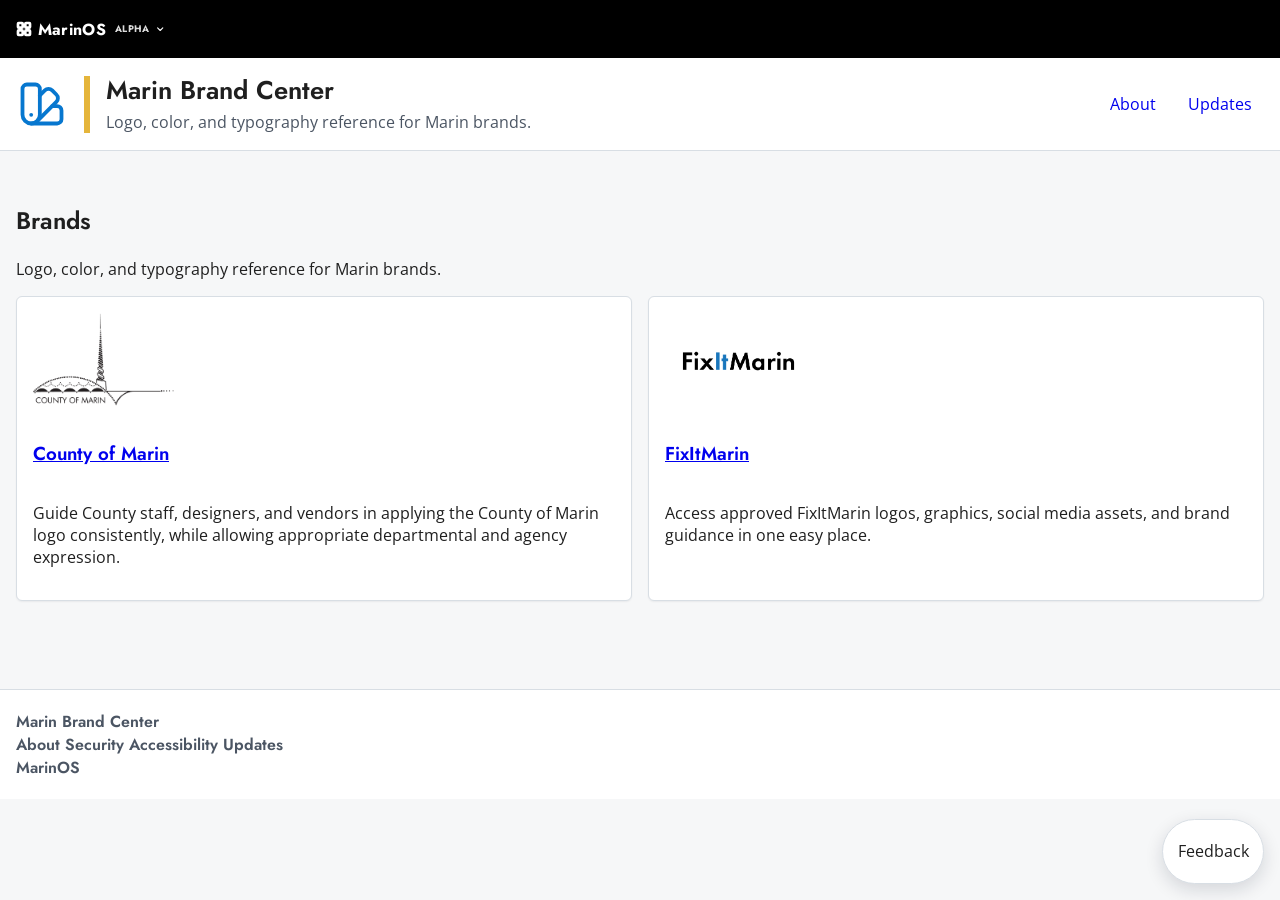
==== commit 5fda163e: "Add the Marin Brand Center app This app is a new home for Marin brand logos, colors, and fonts, buil" ====
--- a/index.html
+++ b/index.html
@@ -3,8 +3,8 @@
   <head>
     <meta charset="utf-8">
     <meta name="viewport" content="width=device-width, initial-scale=1">
-    <title>APP_NAME | County of Marin</title><link rel="icon" type="image/svg+xml" href="data:image/svg+xml,%3Csvg xmlns='http://www.w3.org/2000/svg' viewBox='0 0 48 48'%3E%3Crect width='48' height='48' rx='10' fill='%23000'/%3E%3Cg fill='none' stroke='%23e5b53b' stroke-width='3.2' stroke-linecap='round' stroke-linejoin='round' transform='translate(9,9) scale(1.25)'%3E%3Crect width='7' height='7' x='3' y='3' rx='1'/%3E%3Crect width='7' height='7' x='14' y='3' rx='1'/%3E%3Crect width='7' height='7' x='14' y='14' rx='1'/%3E%3Crect width='7' height='7' x='3' y='14' rx='1'/%3E%3C/g%3E%3C/svg%3E">
-    <meta name="description" content="APP_DESCRIPTION">
+    <title>Marin Brand Center | County of Marin</title><link rel="icon" type="image/svg+xml" href="data:image/svg+xml,%3Csvg xmlns='http://www.w3.org/2000/svg' viewBox='0 0 48 48'%3E%3Crect width='48' height='48' rx='10' fill='%23000'/%3E%3Cg fill='none' stroke='%23e5b53b' stroke-width='3.2' stroke-linecap='round' stroke-linejoin='round' transform='translate(9,9) scale(1.25)'%3E%3Cpath d='M11 17a4 4 0 0 1-8 0V5a2 2 0 0 1 2-2h4a2 2 0 0 1 2 2Z'/%3E%3Cpath d='M16.7 13H19a2 2 0 0 1 2 2v4a2 2 0 0 1-2 2H7'/%3E%3Cpath d='M 7 17h.01'/%3E%3Cpath d='m11 8 2.3-2.3a2.4 2.4 0 0 1 3.404.004L18.6 7.6a2.4 2.4 0 0 1 .026 3.434L9.9 19.8'/%3E%3C/g%3E%3C/svg%3E">
+    <meta name="description" content="Logo, color, and typography reference for Marin brands.">
     <link rel="stylesheet" href="vendor/pico.min.css">
     <link rel="stylesheet" href="shared/app-brand.css">
     <link rel="stylesheet" href="assets/app.css">
@@ -17,12 +17,12 @@
     <header class="app-header">
       <div class="app-header__inner">
         <div class="app-identity">
-          <div class="app-title-row">
+          <a href="./" class="app-title-row">
             <span class="app-icon" aria-hidden="true">
-              <svg viewBox="0 0 24 24"><rect width="7" height="7" x="3" y="3" rx="1"/><rect width="7" height="7" x="14" y="3" rx="1"/><rect width="7" height="7" x="14" y="14" rx="1"/><rect width="7" height="7" x="3" y="14" rx="1"/></svg>
+              <svg viewBox="0 0 24 24"><path d="M11 17a4 4 0 0 1-8 0V5a2 2 0 0 1 2-2h4a2 2 0 0 1 2 2Z"/><path d="M16.7 13H19a2 2 0 0 1 2 2v4a2 2 0 0 1-2 2H7"/><path d="M 7 17h.01"/><path d="m11 8 2.3-2.3a2.4 2.4 0 0 1 3.404.004L18.6 7.6a2.4 2.4 0 0 1 .026 3.434L9.9 19.8"/></svg>
             </span>
-            <div class="app-title-copy"><h1 class="app-title">APP_NAME</h1><p class="app-subtitle">APP_DESCRIPTION</p></div>
-          </div>
+            <div class="app-title-copy"><h1 class="app-title">Marin Brand Center</h1><p class="app-subtitle">Logo, color, and typography reference for Marin brands.</p></div>
+          </a>
         </div>
         <div class="app-header__actions">
           <button type="button" class="app-menu-toggle secondary" id="menu-toggle" aria-expanded="false" aria-controls="app-nav">Menu</button>
@@ -35,16 +35,25 @@
     </header>
     <main id="main" class="container app-main" tabindex="-1">
       <div id="app-status-message" role="status" aria-live="polite"></div>
-      <section id="start" class="app-page-heading" data-tab-section="start"><h2>Start the primary task</h2><p>Replace this content with the APP_NAME workflow.</p></section>
+      <section id="start" class="app-page-heading" data-tab-section="start">
+        <h2>Brands</h2>
+        <p>Logo, color, and typography reference for Marin brands.</p>
+        <div class="directory-grid brand-directory">
+          <!-- BRANDS:START — regenerated by scripts/build-all.js from brands/*/brand.json. Do not hand-edit between these markers; add a brand under brands/ instead. -->
+          <article class="app-card directory-card"><img class="brand-card__preview" src="brands/county-of-marin/assets/reference-previews/primary-logo-reference.png" alt="" loading="lazy"><h3><a href="brands/county-of-marin/">County of Marin</a></h3><p>Guide County staff, designers, and vendors in applying the County of Marin logo consistently, while allowing appropriate departmental and agency expression.</p></article>
+          <article class="app-card directory-card"><img class="brand-card__preview" src="brands/fixitmarin/assets/reference-previews/primary-logo-reference.jpg" alt="" loading="lazy"><h3><a href="brands/fixitmarin/">FixItMarin</a></h3><p>Access approved FixItMarin logos, graphics, social media assets, and brand guidance in one easy place.</p></article>
+          <!-- BRANDS:END -->
+        </div>
+      </section>
       <section id="about" class="app-card" data-tab-section="about" hidden><h2>About</h2><p>Add task-specific and about info here.</p><h3>Related information</h3><ul><li><a href="#security">Security</a></li></ul></section>
-      <section id="updates" class="app-card" data-tab-section="updates" data-updates-repo="APP_REPO" data-app-name="APP_NAME" hidden>
+      <section id="updates" class="app-card" data-tab-section="updates" data-updates-repo="brand" data-app-name="Marin Brand Center" hidden>
         <h2>Updates</h2>
         <p data-updates-status class="app-help-text" role="status" aria-live="polite" aria-atomic="true">Loading recent commits&hellip;</p>
         <div data-updates-list></div>
       </section>
       <section id="security" class="app-card" data-tab-section="security" data-security-json="security.json" hidden>
         <h2>Security</h2>
-        <p>APP_NAME follows the <a href="https://github.com/marincountygov/marin-digital-standards/blob/main/security/standard.md">MarinOS security standard</a>.</p>
+        <p>Marin Brand Center follows the <a href="https://github.com/marincountygov/marin-digital-standards/blob/main/security/standard.md">MarinOS security standard</a>.</p>
         <h3>Report an issue</h3>
         <p>See <a href=".well-known/security.txt">security.txt</a> for contact details.</p>
         <h3>Application security</h3>
@@ -64,8 +73,8 @@
     <footer class="app-footer" role="contentinfo">
       <div class="app-footer__inner">
         <div class="app-footer__local">
-          <span class="app-footer__app-name">APP_NAME</span>
-          <nav class="app-footer__nav" aria-label="APP_NAME information">
+          <span class="app-footer__app-name">Marin Brand Center</span>
+          <nav class="app-footer__nav" aria-label="Marin Brand Center information">
             <a href="#about">About</a>
             <a href="#security">Security</a>
             <a href="#accessibility">Accessibility</a>
--- a/shared/app-brand.css
+++ b/shared/app-brand.css
@@ -35,7 +35,7 @@
   --app-danger-text: #7f2d20;
   --app-table-row-hover: #e6f2fb;
   --app-max-width: 1280px;
-  --docs-max-width: 1180px;
+  --docs-max-width: var(--app-max-width);
 
   --app-brand: var(--marin-black);
   --app-accent: var(--marin-blue);
@@ -803,56 +803,19 @@
 .app-footer__inner {
   max-width: var(--app-max-width);
   margin: 0 auto;
-  padding: 1rem;
+  padding: 1.25rem 1rem;
   font-family: var(--app-font-heading);
-}
-
-.app-footer__local {
-  display: flex;
-  flex-wrap: wrap;
-  align-items: center;
-  gap: 0 2rem;
-  font-weight: 400;
-}
-
-.app-footer__app-name {
-  flex: 0 0 auto;
-  font-weight: 400;
-}
-
-.app-footer__nav {
-  display: flex;
-  flex-wrap: wrap;
-  align-items: center;
-  gap: 0 2rem;
-  margin: 0;
-}
-
-.app-footer__nav a,
-.app-footer__platform a {
-  display: inline-flex;
-  min-height: 40px;
-  align-items: center;
+  font-weight: 600;
+}
+
+.app-footer__inner a {
   color: inherit;
   text-decoration: none;
 }
 
-.app-footer__nav a {
-  font-weight: 400;
-}
-
-.app-footer__nav a:hover,
-.app-footer__platform a:hover {
+.app-footer__inner a:hover {
   color: var(--app-accent);
   text-decoration: underline;
-}
-
-.app-footer__platform {
-  margin-top: 0.125rem;
-}
-
-.app-footer__platform a {
-  font-weight: 600;
 }
 
 .app-feedback {
@@ -1336,20 +1299,6 @@
 }
 
 @media (max-width: 720px) {
-  .app-footer__local {
-    align-items: flex-start;
-    gap: 0 1.25rem;
-  }
-
-  .app-footer__app-name {
-    flex-basis: 100%;
-    padding-top: 0.5rem;
-  }
-
-  .app-footer__nav {
-    gap: 0 1.25rem;
-  }
-
   .app-header__inner {
     align-items: stretch;
     flex-direction: column;
--- a/assets/app.css
+++ b/assets/app.css
@@ -8,3 +8,28 @@
     4. Would other Marin apps likely need this too? Propose it for marin-ui instead
        of duplicating it here.
 */
+
+/* Directory grid/card base rules aren't in the shared bundle yet — marin-os
+   defines the same pair locally (its own inline <style>) for its app
+   directory, and this repo's "Brands" directory is the same pattern:
+   a grid of cards, one per entry, linking out to that entry's own page. */
+.directory-grid {
+  display: grid;
+  grid-template-columns: repeat(auto-fit, minmax(min(100%, 18rem), 1fr));
+  gap: 1rem;
+}
+
+.directory-card {
+  display: flex;
+  flex-direction: column;
+}
+
+/* Each brand card's logo preview — contained, not cropped, since a logo's
+   own whitespace/proportions are part of what it's correct to show. */
+.brand-card__preview {
+  width: 100%;
+  max-height: 6rem;
+  object-fit: contain;
+  object-position: left center;
+  margin-bottom: 0.75rem;
+}
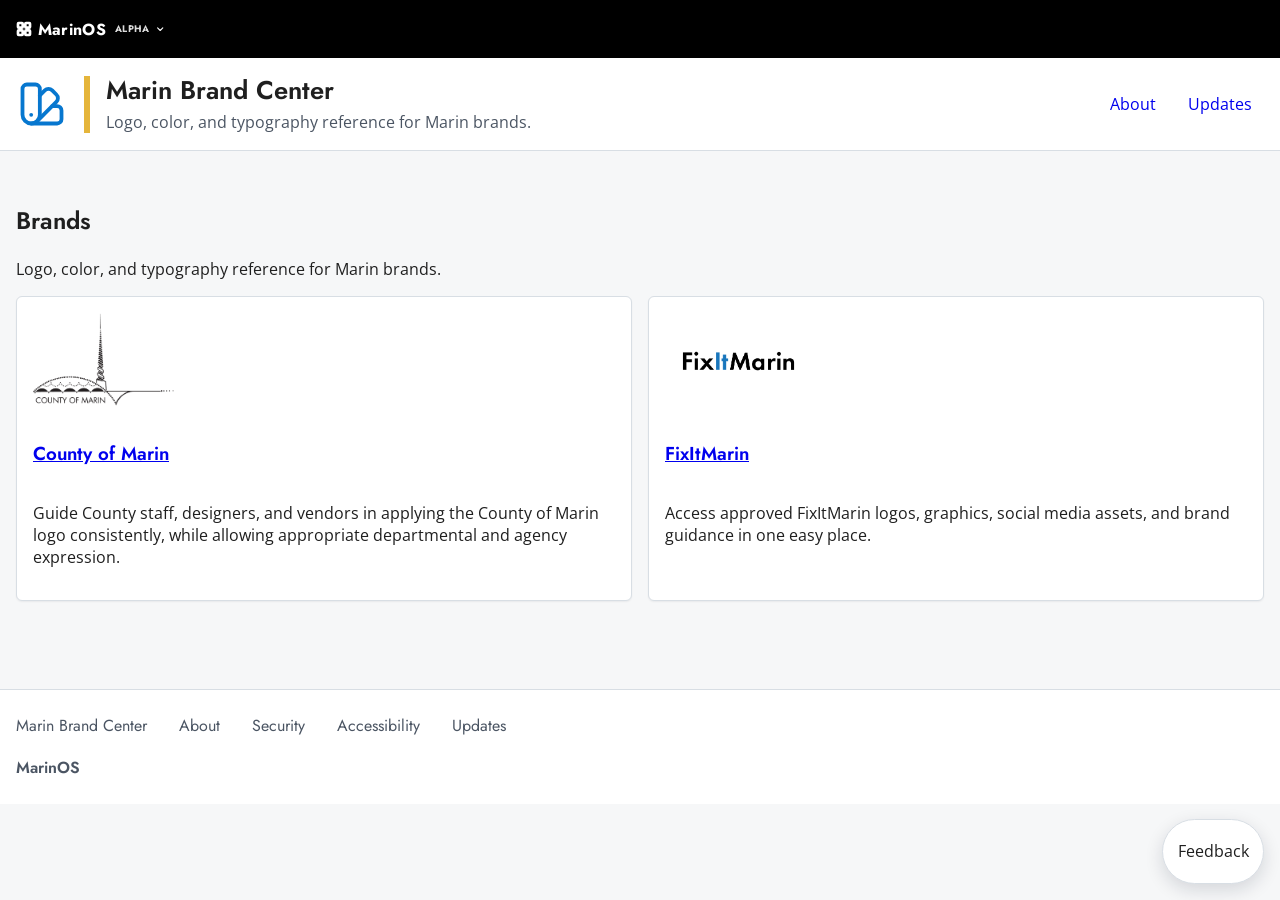
==== commit bdcd3fb7: "Update this app's name in a few places after the repo rename, and pull in the latest shared style up" ====
--- a/index.html
+++ b/index.html
@@ -46,7 +46,7 @@
         </div>
       </section>
       <section id="about" class="app-card" data-tab-section="about" hidden><h2>About</h2><p>Add task-specific and about info here.</p><h3>Related information</h3><ul><li><a href="#security">Security</a></li></ul></section>
-      <section id="updates" class="app-card" data-tab-section="updates" data-updates-repo="brand" data-app-name="Marin Brand Center" hidden>
+      <section id="updates" class="app-card" data-tab-section="updates" data-updates-repo="marin-brand" data-app-name="Marin Brand Center" hidden>
         <h2>Updates</h2>
         <p data-updates-status class="app-help-text" role="status" aria-live="polite" aria-atomic="true">Loading recent commits&hellip;</p>
         <div data-updates-list></div>
--- a/shared/app-brand.css
+++ b/shared/app-brand.css
@@ -803,19 +803,56 @@
 .app-footer__inner {
   max-width: var(--app-max-width);
   margin: 0 auto;
-  padding: 1.25rem 1rem;
+  padding: 1rem;
   font-family: var(--app-font-heading);
-  font-weight: 600;
-}
-
-.app-footer__inner a {
+}
+
+.app-footer__local {
+  display: flex;
+  flex-wrap: wrap;
+  align-items: center;
+  gap: 0 2rem;
+  font-weight: 400;
+}
+
+.app-footer__app-name {
+  flex: 0 0 auto;
+  font-weight: 400;
+}
+
+.app-footer__nav {
+  display: flex;
+  flex-wrap: wrap;
+  align-items: center;
+  gap: 0 2rem;
+  margin: 0;
+}
+
+.app-footer__nav a,
+.app-footer__platform a {
+  display: inline-flex;
+  min-height: 40px;
+  align-items: center;
   color: inherit;
   text-decoration: none;
 }
 
-.app-footer__inner a:hover {
+.app-footer__nav a {
+  font-weight: 400;
+}
+
+.app-footer__nav a:hover,
+.app-footer__platform a:hover {
   color: var(--app-accent);
   text-decoration: underline;
+}
+
+.app-footer__platform {
+  margin-top: 0.125rem;
+}
+
+.app-footer__platform a {
+  font-weight: 600;
 }
 
 .app-feedback {
@@ -1299,6 +1336,20 @@
 }
 
 @media (max-width: 720px) {
+  .app-footer__local {
+    align-items: flex-start;
+    gap: 0 1.25rem;
+  }
+
+  .app-footer__app-name {
+    flex-basis: 100%;
+    padding-top: 0.5rem;
+  }
+
+  .app-footer__nav {
+    gap: 0 1.25rem;
+  }
+
   .app-header__inner {
     align-items: stretch;
     flex-direction: column;
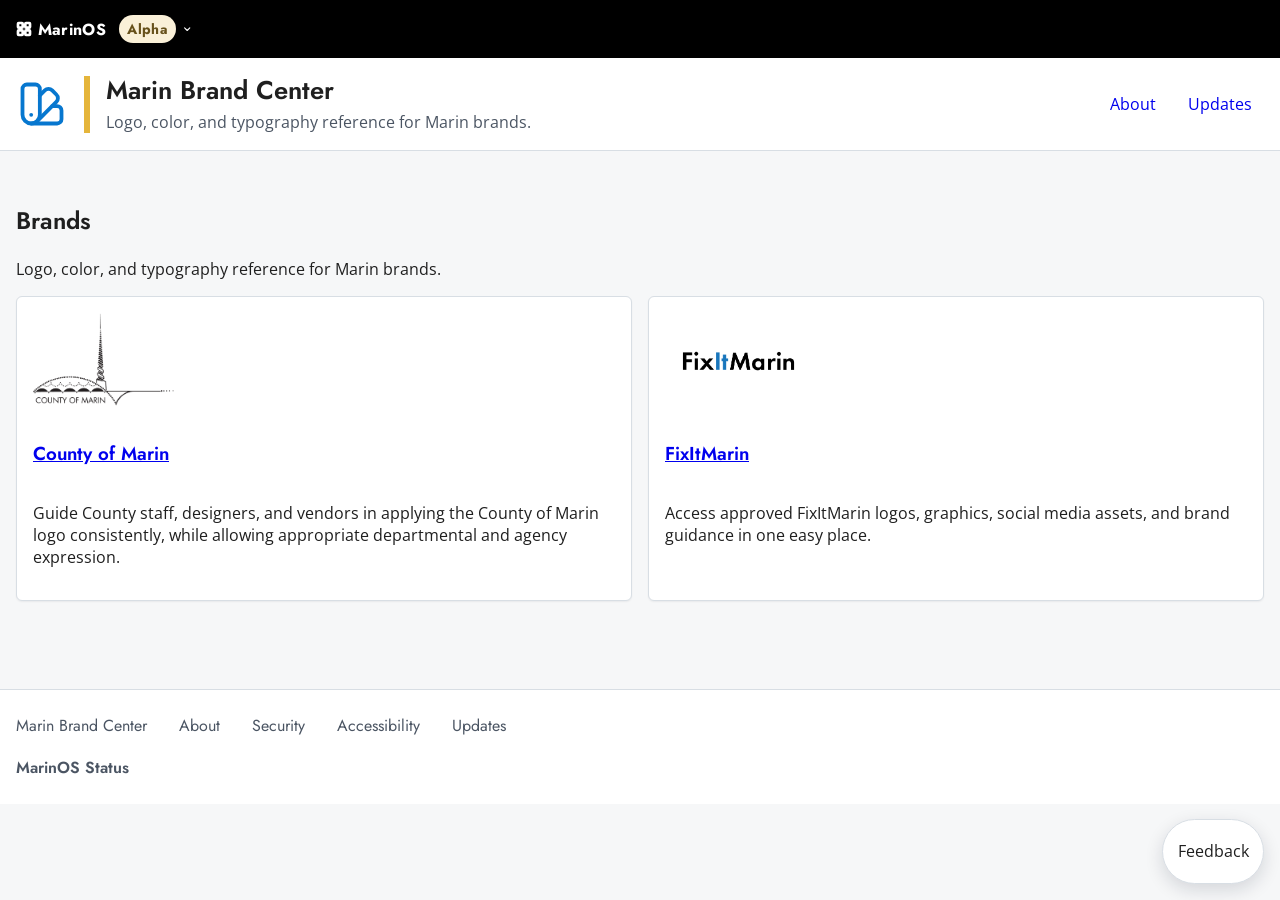
==== commit 46a4a30f: "Show an app status badge, set status to Alpha Marin Brand Center now shows a small badge (Alpha, Bet" ====
--- a/index.html
+++ b/index.html
@@ -9,20 +9,20 @@
     <link rel="stylesheet" href="shared/app-brand.css">
     <link rel="stylesheet" href="assets/app.css">
   </head>
-  <body>
+  <body data-app-id="marin-brand">
     <a class="skip-link" href="#main">Skip to main content</a>
     <div class="marinos-banner">
-      <div class="marinos-banner__inner"><div class="menu marinos-menu"><button type="button" class="menu-toggle marinos-menu__toggle" aria-expanded="false" aria-controls="marinos-menu-panel"><span class="marinos-banner__icon" aria-hidden="true"><svg viewBox="0 0 24 24"><rect width="7" height="7" x="3" y="3" rx="1"/><rect width="7" height="7" x="14" y="3" rx="1"/><rect width="7" height="7" x="14" y="14" rx="1"/><rect width="7" height="7" x="3" y="14" rx="1"/></svg></span>MarinOS<sup>ALPHA</sup><svg class="menu-toggle__caret" aria-hidden="true" viewBox="0 0 24 24"><path d="m6 9 6 6 6-6"/></svg></button><div id="marinos-menu-panel" class="menu-panel marinos-menu__panel" hidden><a href="https://marincountygov.github.io/marin-magic/"><span class="marinos-menu__icon" aria-hidden="true"><svg viewBox="0 0 24 24"><path d="M11.017 2.814a1 1 0 0 1 1.966 0l1.051 5.558a2 2 0 0 0 1.594 1.594l5.558 1.051a1 1 0 0 1 0 1.966l-5.558 1.051a2 2 0 0 0-1.594 1.594l-1.051 5.558a1 1 0 0 1-1.966 0l-1.051-5.558a2 2 0 0 0-1.594-1.594l-5.558-1.051a1 1 0 0 1 0-1.966l5.558-1.051a2 2 0 0 0 1.594-1.594z"/><path d="M20 2v4"/><path d="M22 4h-4"/><circle cx="4" cy="20" r="2"/></svg></span>MarinMagic</a><a href="https://marincountygov.github.io/marin-decision-maker/"><span class="marinos-menu__icon" aria-hidden="true"><svg viewBox="0 0 24 24"><rect x="16" y="16" width="6" height="6" rx="1"/><rect x="2" y="16" width="6" height="6" rx="1"/><rect x="9" y="2" width="6" height="6" rx="1"/><path d="M5 16v-3a1 1 0 0 1 1-1h12a1 1 0 0 1 1 1v3"/><path d="M12 12V8"/></svg></span>Marin Decision Maker</a><a href="https://marincountygov.github.io/marin-docs/"><span class="marinos-menu__icon" aria-hidden="true"><svg viewBox="0 0 24 24"><path d="M6 22a2 2 0 0 1-2-2V4a2 2 0 0 1 2-2h8a2.4 2.4 0 0 1 1.704.706l3.588 3.588A2.4 2.4 0 0 1 20 8v12a2 2 0 0 1-2 2z"/><path d="M14 2v5a1 1 0 0 0 1 1h5"/><path d="M10 9H8"/><path d="M16 13H8"/><path d="M16 17H8"/></svg></span>MarinDocs</a><a class="marinos-menu__all" href="https://marincountygov.github.io/marin-os/">Browse all in MarinOS</a></div></div></div>
+      <div class="marinos-banner__inner"><div class="menu marinos-menu"><button type="button" class="menu-toggle marinos-menu__toggle" aria-expanded="false" aria-controls="marinos-menu-panel"><span class="marinos-banner__icon" aria-hidden="true"><svg viewBox="0 0 24 24"><rect width="7" height="7" x="3" y="3" rx="1"/><rect width="7" height="7" x="14" y="3" rx="1"/><rect width="7" height="7" x="14" y="14" rx="1"/><rect width="7" height="7" x="3" y="14" rx="1"/></svg></span>MarinOS <span class="app-status marinos-banner__status" data-status="alpha">Alpha</span><svg class="menu-toggle__caret" aria-hidden="true" viewBox="0 0 24 24"><path d="m6 9 6 6 6-6"/></svg></button><div id="marinos-menu-panel" class="menu-panel marinos-menu__panel" hidden><a href="https://marincountygov.github.io/marin-magic/"><span class="marinos-menu__icon" aria-hidden="true"><svg viewBox="0 0 24 24"><path d="M11.017 2.814a1 1 0 0 1 1.966 0l1.051 5.558a2 2 0 0 0 1.594 1.594l5.558 1.051a1 1 0 0 1 0 1.966l-5.558 1.051a2 2 0 0 0-1.594 1.594l-1.051 5.558a1 1 0 0 1-1.966 0l-1.051-5.558a2 2 0 0 0-1.594-1.594l-5.558-1.051a1 1 0 0 1 0-1.966l5.558-1.051a2 2 0 0 0 1.594-1.594z"/><path d="M20 2v4"/><path d="M22 4h-4"/><circle cx="4" cy="20" r="2"/></svg></span>MarinMagic</a><a href="https://marincountygov.github.io/marin-decision-maker/"><span class="marinos-menu__icon" aria-hidden="true"><svg viewBox="0 0 24 24"><rect x="16" y="16" width="6" height="6" rx="1"/><rect x="2" y="16" width="6" height="6" rx="1"/><rect x="9" y="2" width="6" height="6" rx="1"/><path d="M5 16v-3a1 1 0 0 1 1-1h12a1 1 0 0 1 1 1v3"/><path d="M12 12V8"/></svg></span>Marin Decision Maker</a><a href="https://marincountygov.github.io/marin-docs/"><span class="marinos-menu__icon" aria-hidden="true"><svg viewBox="0 0 24 24"><path d="M6 22a2 2 0 0 1-2-2V4a2 2 0 0 1 2-2h8a2.4 2.4 0 0 1 1.704.706l3.588 3.588A2.4 2.4 0 0 1 20 8v12a2 2 0 0 1-2 2z"/><path d="M14 2v5a1 1 0 0 0 1 1h5"/><path d="M10 9H8"/><path d="M16 13H8"/><path d="M16 17H8"/></svg></span>MarinDocs</a><a class="marinos-menu__all" href="https://marincountygov.github.io/marin-os/">Browse all in MarinOS</a></div></div></div>
     </div>
     <header class="app-header">
       <div class="app-header__inner">
         <div class="app-identity">
-          <a href="./" class="app-title-row">
+          <div class="app-title-row">
             <span class="app-icon" aria-hidden="true">
               <svg viewBox="0 0 24 24"><path d="M11 17a4 4 0 0 1-8 0V5a2 2 0 0 1 2-2h4a2 2 0 0 1 2 2Z"/><path d="M16.7 13H19a2 2 0 0 1 2 2v4a2 2 0 0 1-2 2H7"/><path d="M 7 17h.01"/><path d="m11 8 2.3-2.3a2.4 2.4 0 0 1 3.404.004L18.6 7.6a2.4 2.4 0 0 1 .026 3.434L9.9 19.8"/></svg>
             </span>
-            <div class="app-title-copy"><h1 class="app-title">Marin Brand Center</h1><p class="app-subtitle">Logo, color, and typography reference for Marin brands.</p></div>
-          </a>
+            <div class="app-title-copy"><h1 class="app-title"><a class="app-title__link" href="./">Marin Brand Center</a></h1><p class="app-subtitle">Logo, color, and typography reference for Marin brands.</p></div>
+          </div>
         </div>
         <div class="app-header__actions">
           <button type="button" class="app-menu-toggle secondary" id="menu-toggle" aria-expanded="false" aria-controls="app-nav">Menu</button>
@@ -81,7 +81,7 @@
             <a href="#updates">Updates</a>
           </nav>
         </div>
-        <div class="app-footer__platform"><a href="https://marincountygov.github.io/marin-os/">MarinOS</a></div>
+        <div class="app-footer__platform"><a href="https://marincountygov.github.io/marin-os/">MarinOS</a> <a href="https://marincountygov.github.io/marin-os/#status">Status</a></div>
       </div>
     </footer>
     <a class="app-feedback" href="https://form.asana.com/?k=qVUT83d5DBmlDiIyi-WAyQ&amp;d=23133298259496" target="_blank" rel="noreferrer">Feedback</a>
--- a/shared/app-brand.css
+++ b/shared/app-brand.css
@@ -138,6 +138,24 @@
     --pico-primary-hover: #b9dcff;
     --pico-primary-focus: rgba(143, 202, 255, 0.35);
   }
+
+  /* alpha: raw --app-warning (marin-gold, #e5b53b) is unchanged between
+     themes and only reads at AA contrast on a dark background — the
+     light-mode rule above darkens it procedurally instead, since it needs
+     the opposite treatment in light mode. beta: --app-accent *does* get a
+     proper dark-mode value (#8fcaff) that already clears AA as plain text
+     color, so it reverts to the raw token too rather than carrying over
+     light mode's darkening (which would otherwise make it needlessly
+     muddier against a dark background). live needs no override at all —
+     its light-mode rule already uses the raw --app-success token directly,
+     so it was dark-mode-correct from the start. */
+  .app-status[data-status="alpha"] {
+    color: var(--app-warning);
+  }
+
+  .app-status[data-status="beta"] {
+    color: var(--app-accent);
+  }
 }
 
 html {
@@ -282,6 +300,23 @@
   stroke-linejoin: round;
 }
 
+/* .menu-panel a is already display:flex (shared/app-brand.css above) — name
+   takes the available space so a short or long app name doesn't push the
+   badge to an inconsistent spot, and the badge (further below, where
+   .app-status itself is sized) sits flush right via margin-left: auto. */
+.marinos-menu__name {
+  flex: 1 1 auto;
+  min-width: 0;
+  overflow: hidden;
+  text-overflow: ellipsis;
+  white-space: nowrap;
+}
+
+.marinos-menu__status {
+  flex: 0 0 auto;
+  margin-left: auto;
+}
+
 .marinos-menu__all {
   margin-top: 0.25rem;
   padding-top: 0.6rem;
@@ -307,6 +342,11 @@
   stroke-linejoin: round;
 }
 
+/* Was a plain <sup>ALPHA</sup> (styles below kept in case any consumer
+   hasn't swapped its markup over to .marinos-banner__status yet) — now the
+   same real .app-status badge component every other status display uses,
+   so "the MarinOS banner/menu itself is Alpha" reads the same way as any
+   app's own status rather than looking like a different, one-off thing. */
 .marinos-banner sup {
   margin-left: 0.35em;
   font-size: 0.6em;
@@ -314,6 +354,11 @@
   letter-spacing: 0.04em;
   vertical-align: super;
   opacity: 0.85;
+}
+
+.marinos-banner__status {
+  margin-left: 0.5rem;
+  vertical-align: middle;
 }
 
 .menu {
@@ -426,6 +471,22 @@
   text-decoration: none;
 }
 
+/* .app-title-row is a plain <div> where only the app name itself links
+   (see that markup's own comment) — this keeps that one link looking like
+   plain heading text, same as a.app-title-row above did when the link
+   wrapped the whole row. Scoped to its own class (not a bare ".app-title a"
+   rule) specifically so it can't also catch .app-title__status right next
+   to it and override that badge's own color. */
+.app-title__link {
+  color: inherit;
+  text-decoration: none;
+}
+
+.app-title__link:hover,
+.app-title__link:focus-visible {
+  text-decoration: underline;
+}
+
 .app-icon,
 .app-card__icon {
   display: inline-flex;
@@ -478,6 +539,15 @@
   line-height: 1.2;
 }
 
+/* The app's own status badge, appended after its name in .app-title (see
+   shared/app-shell.js's renderOwnStatusBadge()) — .app-status's own
+   font-size is fixed regardless of the heading it sits in, so it needs its
+   own vertical alignment here rather than just inheriting the h1's. */
+.app-title__status {
+  vertical-align: middle;
+  margin-left: 0.5rem;
+}
+
 .app-subtitle {
   margin: 0.25rem 0 0;
   color: var(--app-muted);
@@ -580,6 +650,11 @@
   font-weight: 700;
   line-height: 1.2;
   white-space: nowrap;
+  /* A plain <span> never had a decoration to begin with — this only
+     matters for the status badges that are now a real <a> (linking to
+     MarinOS's #status page), so clicking one doesn't pick up the browser's
+     default link underline on top of this component's own pill styling. */
+  text-decoration: none;
 }
 
 .app-badge {
@@ -608,6 +683,30 @@
 .app-status[data-status="danger"] {
   background: #fbecea;
   color: #7f2d20;
+}
+
+/* MarinOS app status (alpha/beta/live) — see marin-os's #status page for what
+   each means. Token-driven (not hardcoded hex like the rules above) so this
+   set is the first .app-status variant that's actually dark-mode-aware.
+   Contrast checked numerically against both themes' real token values
+   (WCAG relative-luminance formula) rather than eyeballed — light mode
+   needs its own darkened text for alpha/beta (raw --app-warning/--app-accent
+   at these background tints land at 4.3:1/3.8:1, short of AA's 4.5:1); see
+   the dark-mode override block further down, where both revert to the raw
+   token, since dark mode's own values already clear AA as plain text color. */
+.app-status[data-status="alpha"] {
+  background: color-mix(in srgb, var(--app-warning) 20%, var(--app-surface));
+  color: color-mix(in srgb, var(--app-warning) 45%, black); /* ~6.7:1 on the line above */
+}
+
+.app-status[data-status="beta"] {
+  background: color-mix(in srgb, var(--app-accent) 14%, var(--app-surface));
+  color: color-mix(in srgb, var(--app-accent) 85%, black); /* ~5:1 on the line above */
+}
+
+.app-status[data-status="live"] {
+  background: color-mix(in srgb, var(--app-success) 18%, var(--app-surface));
+  color: var(--app-success);
 }
 
 .app-empty {
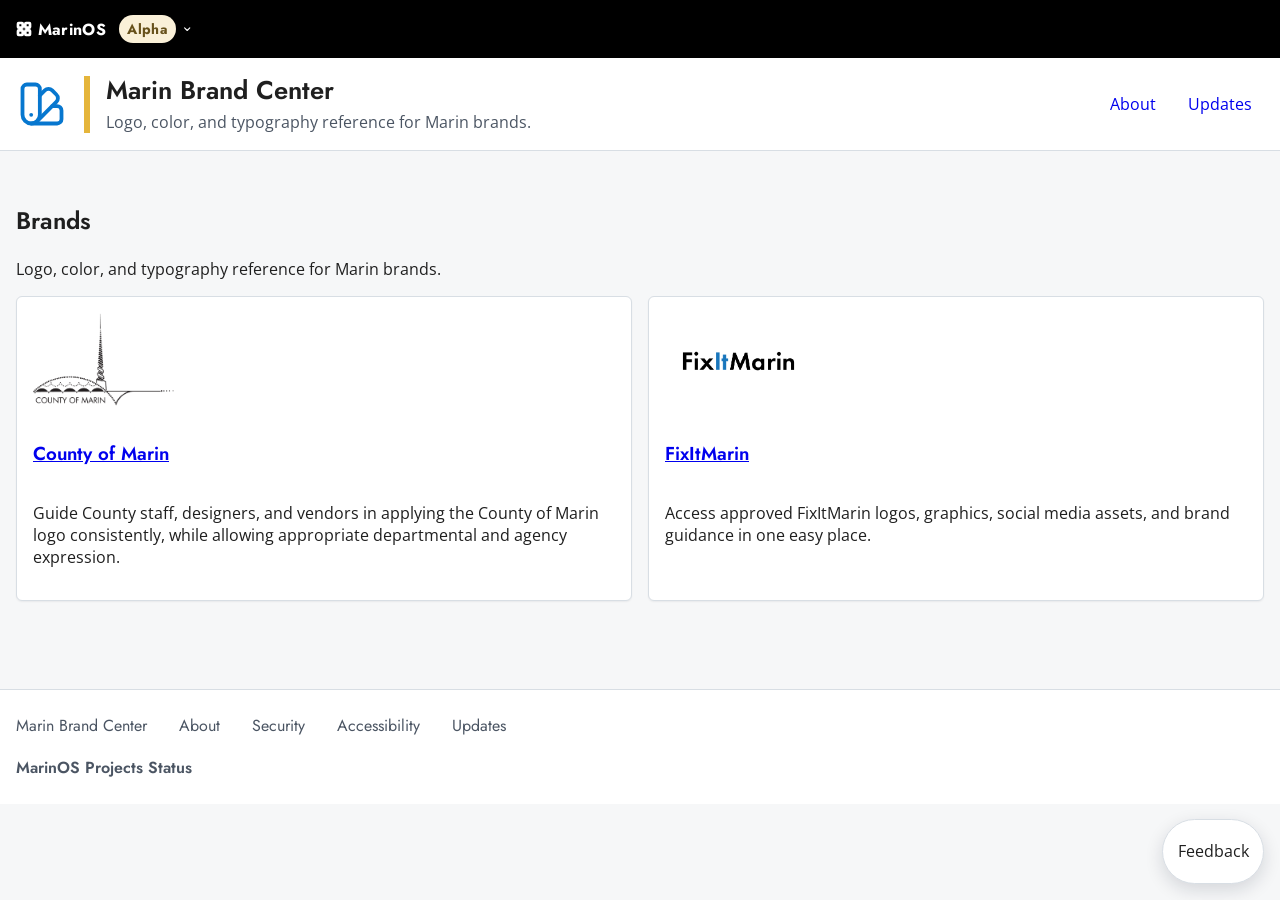
==== commit c0853e31: "Add a Projects link to the footer" ====
--- a/index.html
+++ b/index.html
@@ -12,7 +12,7 @@
   <body data-app-id="marin-brand">
     <a class="skip-link" href="#main">Skip to main content</a>
     <div class="marinos-banner">
-      <div class="marinos-banner__inner"><div class="menu marinos-menu"><button type="button" class="menu-toggle marinos-menu__toggle" aria-expanded="false" aria-controls="marinos-menu-panel"><span class="marinos-banner__icon" aria-hidden="true"><svg viewBox="0 0 24 24"><rect width="7" height="7" x="3" y="3" rx="1"/><rect width="7" height="7" x="14" y="3" rx="1"/><rect width="7" height="7" x="14" y="14" rx="1"/><rect width="7" height="7" x="3" y="14" rx="1"/></svg></span>MarinOS <span class="app-status marinos-banner__status" data-status="alpha">Alpha</span><svg class="menu-toggle__caret" aria-hidden="true" viewBox="0 0 24 24"><path d="m6 9 6 6 6-6"/></svg></button><div id="marinos-menu-panel" class="menu-panel marinos-menu__panel" hidden><a href="https://marincountygov.github.io/marin-magic/"><span class="marinos-menu__icon" aria-hidden="true"><svg viewBox="0 0 24 24"><path d="M11.017 2.814a1 1 0 0 1 1.966 0l1.051 5.558a2 2 0 0 0 1.594 1.594l5.558 1.051a1 1 0 0 1 0 1.966l-5.558 1.051a2 2 0 0 0-1.594 1.594l-1.051 5.558a1 1 0 0 1-1.966 0l-1.051-5.558a2 2 0 0 0-1.594-1.594l-5.558-1.051a1 1 0 0 1 0-1.966l5.558-1.051a2 2 0 0 0 1.594-1.594z"/><path d="M20 2v4"/><path d="M22 4h-4"/><circle cx="4" cy="20" r="2"/></svg></span>MarinMagic</a><a href="https://marincountygov.github.io/marin-decision-maker/"><span class="marinos-menu__icon" aria-hidden="true"><svg viewBox="0 0 24 24"><rect x="16" y="16" width="6" height="6" rx="1"/><rect x="2" y="16" width="6" height="6" rx="1"/><rect x="9" y="2" width="6" height="6" rx="1"/><path d="M5 16v-3a1 1 0 0 1 1-1h12a1 1 0 0 1 1 1v3"/><path d="M12 12V8"/></svg></span>Marin Decision Maker</a><a href="https://marincountygov.github.io/marin-docs/"><span class="marinos-menu__icon" aria-hidden="true"><svg viewBox="0 0 24 24"><path d="M6 22a2 2 0 0 1-2-2V4a2 2 0 0 1 2-2h8a2.4 2.4 0 0 1 1.704.706l3.588 3.588A2.4 2.4 0 0 1 20 8v12a2 2 0 0 1-2 2z"/><path d="M14 2v5a1 1 0 0 0 1 1h5"/><path d="M10 9H8"/><path d="M16 13H8"/><path d="M16 17H8"/></svg></span>MarinDocs</a><a class="marinos-menu__all" href="https://marincountygov.github.io/marin-os/">Browse all in MarinOS</a></div></div></div>
+      <div class="marinos-banner__inner"><div class="menu marinos-menu"><button type="button" class="menu-toggle marinos-menu__toggle" aria-expanded="false" aria-controls="marinos-menu-panel"><span class="marinos-banner__icon" aria-hidden="true"><svg viewBox="0 0 24 24"><rect width="7" height="7" x="3" y="3" rx="1"/><rect width="7" height="7" x="14" y="3" rx="1"/><rect width="7" height="7" x="14" y="14" rx="1"/><rect width="7" height="7" x="3" y="14" rx="1"/></svg></span>MarinOS <span class="app-status marinos-banner__status" data-status="alpha">Alpha</span><svg class="menu-toggle__caret" aria-hidden="true" viewBox="0 0 24 24"><path d="m6 9 6 6 6-6"/></svg></button><div id="marinos-menu-panel" class="menu-panel marinos-menu__panel" hidden><a href="https://marincountygov.github.io/marin-magic/"><span class="marinos-menu__icon" aria-hidden="true"><svg viewBox="0 0 24 24"><path d="M11.017 2.814a1 1 0 0 1 1.966 0l1.051 5.558a2 2 0 0 0 1.594 1.594l5.558 1.051a1 1 0 0 1 0 1.966l-5.558 1.051a2 2 0 0 0-1.594 1.594l-1.051 5.558a1 1 0 0 1-1.966 0l-1.051-5.558a2 2 0 0 0-1.594-1.594l-5.558-1.051a1 1 0 0 1 0-1.966l5.558-1.051a2 2 0 0 0 1.594-1.594z"/><path d="M20 2v4"/><path d="M22 4h-4"/><circle cx="4" cy="20" r="2"/></svg></span>Marin Magic</a><a href="https://marincountygov.github.io/marin-decision-maker/"><span class="marinos-menu__icon" aria-hidden="true"><svg viewBox="0 0 24 24"><rect x="16" y="16" width="6" height="6" rx="1"/><rect x="2" y="16" width="6" height="6" rx="1"/><rect x="9" y="2" width="6" height="6" rx="1"/><path d="M5 16v-3a1 1 0 0 1 1-1h12a1 1 0 0 1 1 1v3"/><path d="M12 12V8"/></svg></span>Marin Decision Maker</a><a href="https://marincountygov.github.io/marin-docs/"><span class="marinos-menu__icon" aria-hidden="true"><svg viewBox="0 0 24 24"><path d="M6 22a2 2 0 0 1-2-2V4a2 2 0 0 1 2-2h8a2.4 2.4 0 0 1 1.704.706l3.588 3.588A2.4 2.4 0 0 1 20 8v12a2 2 0 0 1-2 2z"/><path d="M14 2v5a1 1 0 0 0 1 1h5"/><path d="M10 9H8"/><path d="M16 13H8"/><path d="M16 17H8"/></svg></span>Marin Docs</a><a class="marinos-menu__all" href="https://marincountygov.github.io/marin-os/">Browse all in MarinOS</a></div></div></div>
     </div>
     <header class="app-header">
       <div class="app-header__inner">
@@ -81,7 +81,7 @@
             <a href="#updates">Updates</a>
           </nav>
         </div>
-        <div class="app-footer__platform"><a href="https://marincountygov.github.io/marin-os/">MarinOS</a> <a href="https://marincountygov.github.io/marin-os/#status">Status</a></div>
+        <div class="app-footer__platform"><a href="https://marincountygov.github.io/marin-os/">MarinOS</a> <a href="https://marincountygov.github.io/marin-os/#projects">Projects</a> <a href="https://marincountygov.github.io/marin-os/#status">Status</a></div>
       </div>
     </footer>
     <a class="app-feedback" href="https://form.asana.com/?k=qVUT83d5DBmlDiIyi-WAyQ&amp;d=23133298259496" target="_blank" rel="noreferrer">Feedback</a>
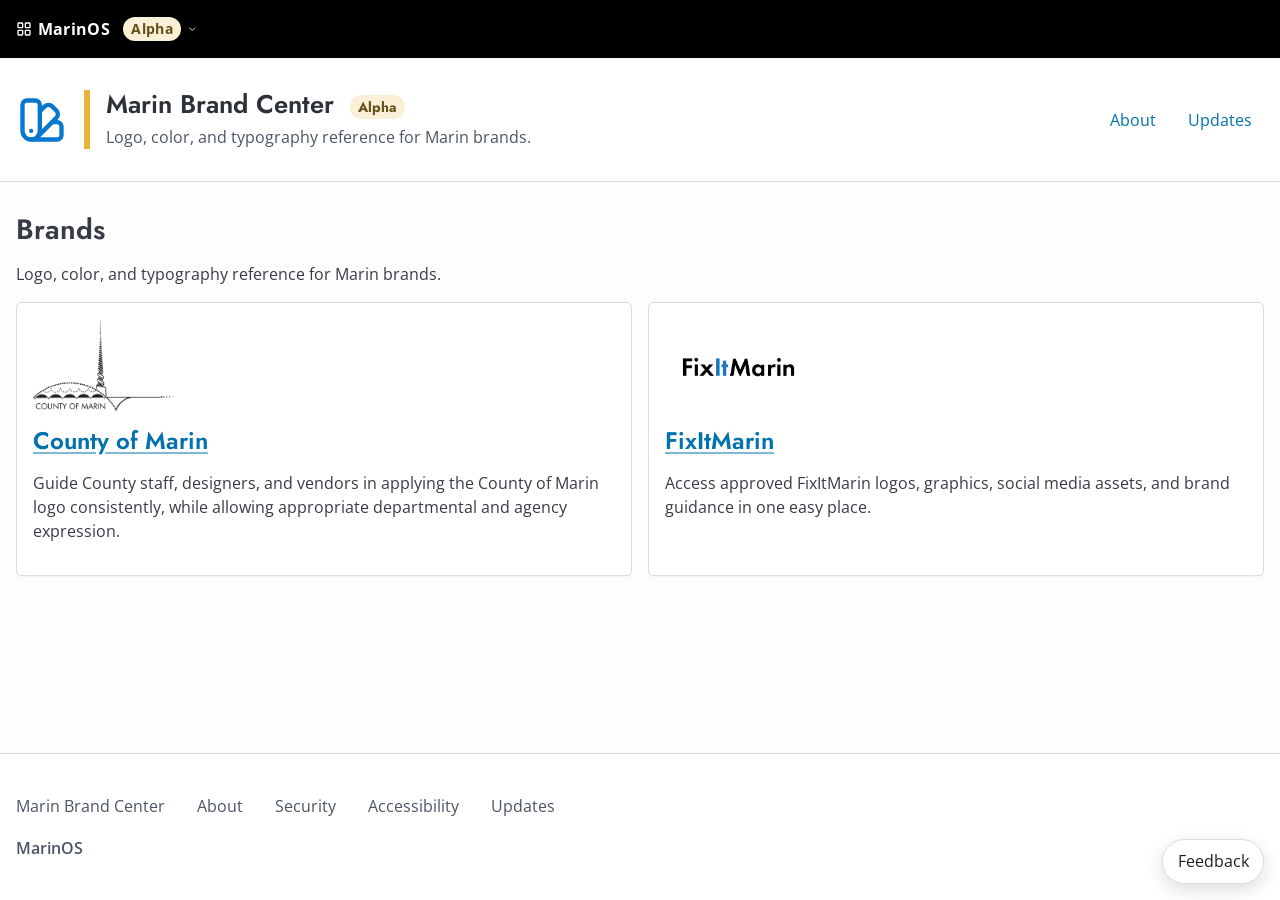
==== commit 7259e412: "Move Marin Brand Center to the shared app look and feel Marin Brand Center now uses the same header," ====
--- a/index.html
+++ b/index.html
@@ -5,34 +5,22 @@
     <meta name="viewport" content="width=device-width, initial-scale=1">
     <title>Marin Brand Center | County of Marin</title><link rel="icon" type="image/svg+xml" href="data:image/svg+xml,%3Csvg xmlns='http://www.w3.org/2000/svg' viewBox='0 0 48 48'%3E%3Crect width='48' height='48' rx='10' fill='%23000'/%3E%3Cg fill='none' stroke='%23e5b53b' stroke-width='3.2' stroke-linecap='round' stroke-linejoin='round' transform='translate(9,9) scale(1.25)'%3E%3Cpath d='M11 17a4 4 0 0 1-8 0V5a2 2 0 0 1 2-2h4a2 2 0 0 1 2 2Z'/%3E%3Cpath d='M16.7 13H19a2 2 0 0 1 2 2v4a2 2 0 0 1-2 2H7'/%3E%3Cpath d='M 7 17h.01'/%3E%3Cpath d='m11 8 2.3-2.3a2.4 2.4 0 0 1 3.404.004L18.6 7.6a2.4 2.4 0 0 1 .026 3.434L9.9 19.8'/%3E%3C/g%3E%3C/svg%3E">
     <meta name="description" content="Logo, color, and typography reference for Marin brands.">
-    <link rel="stylesheet" href="vendor/pico.min.css">
-    <link rel="stylesheet" href="shared/app-brand.css">
+    <link rel="stylesheet" href="vendor/marinos/marinos.css">
+    <script src="vendor/marinos/marinos.js" defer></script>
     <link rel="stylesheet" href="assets/app.css">
   </head>
   <body data-app-id="marin-brand">
     <a class="skip-link" href="#main">Skip to main content</a>
-    <div class="marinos-banner">
-      <div class="marinos-banner__inner"><div class="menu marinos-menu"><button type="button" class="menu-toggle marinos-menu__toggle" aria-expanded="false" aria-controls="marinos-menu-panel"><span class="marinos-banner__icon" aria-hidden="true"><svg viewBox="0 0 24 24"><rect width="7" height="7" x="3" y="3" rx="1"/><rect width="7" height="7" x="14" y="3" rx="1"/><rect width="7" height="7" x="14" y="14" rx="1"/><rect width="7" height="7" x="3" y="14" rx="1"/></svg></span>MarinOS <span class="app-status marinos-banner__status" data-status="alpha">Alpha</span><svg class="menu-toggle__caret" aria-hidden="true" viewBox="0 0 24 24"><path d="m6 9 6 6 6-6"/></svg></button><div id="marinos-menu-panel" class="menu-panel marinos-menu__panel" hidden><a href="https://marincountygov.github.io/marin-magic/"><span class="marinos-menu__icon" aria-hidden="true"><svg viewBox="0 0 24 24"><path d="M11.017 2.814a1 1 0 0 1 1.966 0l1.051 5.558a2 2 0 0 0 1.594 1.594l5.558 1.051a1 1 0 0 1 0 1.966l-5.558 1.051a2 2 0 0 0-1.594 1.594l-1.051 5.558a1 1 0 0 1-1.966 0l-1.051-5.558a2 2 0 0 0-1.594-1.594l-5.558-1.051a1 1 0 0 1 0-1.966l5.558-1.051a2 2 0 0 0 1.594-1.594z"/><path d="M20 2v4"/><path d="M22 4h-4"/><circle cx="4" cy="20" r="2"/></svg></span>Marin Magic</a><a href="https://marincountygov.github.io/marin-decision-maker/"><span class="marinos-menu__icon" aria-hidden="true"><svg viewBox="0 0 24 24"><rect x="16" y="16" width="6" height="6" rx="1"/><rect x="2" y="16" width="6" height="6" rx="1"/><rect x="9" y="2" width="6" height="6" rx="1"/><path d="M5 16v-3a1 1 0 0 1 1-1h12a1 1 0 0 1 1 1v3"/><path d="M12 12V8"/></svg></span>Marin Decision Maker</a><a href="https://marincountygov.github.io/marin-docs/"><span class="marinos-menu__icon" aria-hidden="true"><svg viewBox="0 0 24 24"><path d="M6 22a2 2 0 0 1-2-2V4a2 2 0 0 1 2-2h8a2.4 2.4 0 0 1 1.704.706l3.588 3.588A2.4 2.4 0 0 1 20 8v12a2 2 0 0 1-2 2z"/><path d="M14 2v5a1 1 0 0 0 1 1h5"/><path d="M10 9H8"/><path d="M16 13H8"/><path d="M16 17H8"/></svg></span>Marin Docs</a><a class="marinos-menu__all" href="https://marincountygov.github.io/marin-os/">Browse all in MarinOS</a></div></div></div>
-    </div>
-    <header class="app-header">
-      <div class="app-header__inner">
-        <div class="app-identity">
-          <div class="app-title-row">
-            <span class="app-icon" aria-hidden="true">
-              <svg viewBox="0 0 24 24"><path d="M11 17a4 4 0 0 1-8 0V5a2 2 0 0 1 2-2h4a2 2 0 0 1 2 2Z"/><path d="M16.7 13H19a2 2 0 0 1 2 2v4a2 2 0 0 1-2 2H7"/><path d="M 7 17h.01"/><path d="m11 8 2.3-2.3a2.4 2.4 0 0 1 3.404.004L18.6 7.6a2.4 2.4 0 0 1 .026 3.434L9.9 19.8"/></svg>
-            </span>
-            <div class="app-title-copy"><h1 class="app-title"><a class="app-title__link" href="./">Marin Brand Center</a></h1><p class="app-subtitle">Logo, color, and typography reference for Marin brands.</p></div>
-          </div>
-        </div>
-        <div class="app-header__actions">
-          <button type="button" class="app-menu-toggle secondary" id="menu-toggle" aria-expanded="false" aria-controls="app-nav">Menu</button>
-          <nav class="app-nav" id="app-nav" aria-label="Application navigation">
-            <a href="#about">About</a>
-            <a href="#updates">Updates</a>
-          </nav>
-        </div>
-      </div>
-    </header>
+    <marin-os-banner></marin-os-banner>
+
+    <marin-app-header
+      app-name="Marin Brand Center"
+      app-description="Logo, color, and typography reference for Marin brands."
+    >
+      <template data-icon>
+        <svg viewBox="0 0 24 24"><path d="M11 17a4 4 0 0 1-8 0V5a2 2 0 0 1 2-2h4a2 2 0 0 1 2 2Z"/><path d="M16.7 13H19a2 2 0 0 1 2 2v4a2 2 0 0 1-2 2H7"/><path d="M 7 17h.01"/><path d="m11 8 2.3-2.3a2.4 2.4 0 0 1 3.404.004L18.6 7.6a2.4 2.4 0 0 1 .026 3.434L9.9 19.8"/></svg>
+      </template>
+    </marin-app-header>
     <main id="main" class="container app-main" tabindex="-1">
       <div id="app-status-message" role="status" aria-live="polite"></div>
       <section id="start" class="app-page-heading" data-tab-section="start">
@@ -45,47 +33,18 @@
           <!-- BRANDS:END -->
         </div>
       </section>
-      <section id="about" class="app-card" data-tab-section="about" hidden><h2>About</h2><p>Add task-specific and about info here.</p><h3>Related information</h3><ul><li><a href="#security">Security</a></li></ul></section>
-      <section id="updates" class="app-card" data-tab-section="updates" data-updates-repo="marin-brand" data-app-name="Marin Brand Center" hidden>
-        <h2>Updates</h2>
-        <p data-updates-status class="app-help-text" role="status" aria-live="polite" aria-atomic="true">Loading recent commits&hellip;</p>
-        <div data-updates-list></div>
-      </section>
-      <section id="security" class="app-card" data-tab-section="security" data-security-json="security.json" hidden>
-        <h2>Security</h2>
-        <p>Marin Brand Center follows the <a href="https://github.com/marincountygov/marin-digital-standards/blob/main/security/standard.md">MarinOS security standard</a>.</p>
-        <h3>Report an issue</h3>
-        <p>See <a href=".well-known/security.txt">security.txt</a> for contact details.</p>
-        <h3>Application security</h3>
-        <p data-security-status class="app-help-text" role="status" aria-live="polite" aria-atomic="true">Loading security information&hellip;</p>
-        <div data-security-content></div>
-        <h3>Technical information</h3>
-        <ul>
-          <li><a href="security.json">security.json</a></li>
-          <li><a href=".well-known/security.txt">security.txt</a></li>
-        </ul>
-      </section>
-      <section id="accessibility" class="app-card" data-tab-section="accessibility" hidden>
-        <h2>Accessibility</h2>
-        <p>Document accessibility support, known issues, and how users can report an accessibility problem.</p>
-      </section>
+      <marin-app-info
+        app-name="Marin Brand Center"
+        repo="marin-brand"
+        security-src="security.json"
+      >
+        <template data-about>
+          <p>Marin Brand Center is the reference library for Marin brands. Each brand has its own page with logos, colors, and typography for staff, designers, and vendors.</p>
+        </template>
+      </marin-app-info>
     </main>
-    <footer class="app-footer" role="contentinfo">
-      <div class="app-footer__inner">
-        <div class="app-footer__local">
-          <span class="app-footer__app-name">Marin Brand Center</span>
-          <nav class="app-footer__nav" aria-label="Marin Brand Center information">
-            <a href="#about">About</a>
-            <a href="#security">Security</a>
-            <a href="#accessibility">Accessibility</a>
-            <a href="#updates">Updates</a>
-          </nav>
-        </div>
-        <div class="app-footer__platform"><a href="https://marincountygov.github.io/marin-os/">MarinOS</a> <a href="https://marincountygov.github.io/marin-os/#projects">Projects</a> <a href="https://marincountygov.github.io/marin-os/#status">Status</a></div>
-      </div>
-    </footer>
-    <a class="app-feedback" href="https://form.asana.com/?k=qVUT83d5DBmlDiIyi-WAyQ&amp;d=23133298259496" target="_blank" rel="noreferrer">Feedback</a>
-    <script src="shared/app-shell.js"></script>
+    <marin-app-footer app-name="Marin Brand Center"></marin-app-footer>
+    <marin-app-feedback></marin-app-feedback>
     <script src="assets/app.js"></script>
   </body>
 </html>
--- a/vendor/marinos/marinos.css
+++ b/vendor/marinos/marinos.css
@@ -0,0 +1,1883 @@
+/* Generated: Pico + pinned Marin UI + policy adapters + shell integration. */
+@charset "UTF-8";/*!
+ * Pico CSS ✨ v2.1.1 (https://picocss.com)
+ * Copyright 2019-2025 - Licensed under MIT
+ */:host,:root{--pico-font-family-emoji:"Apple Color Emoji","Segoe UI Emoji","Segoe UI Symbol","Noto Color Emoji";--pico-font-family-sans-serif:system-ui,"Segoe UI",Roboto,Oxygen,Ubuntu,Cantarell,Helvetica,Arial,"Helvetica Neue",sans-serif,var(--pico-font-family-emoji);--pico-font-family-monospace:ui-monospace,SFMono-Regular,"SF Mono",Menlo,Consolas,"Liberation Mono",monospace,var(--pico-font-family-emoji);--pico-font-family:var(--pico-font-family-sans-serif);--pico-line-height:1.5;--pico-font-weight:400;--pico-font-size:100%;--pico-text-underline-offset:0.1rem;--pico-border-radius:0.25rem;--pico-border-width:0.0625rem;--pico-outline-width:0.125rem;--pico-transition:0.2s ease-in-out;--pico-spacing:1rem;--pico-typography-spacing-vertical:1rem;--pico-block-spacing-vertical:var(--pico-spacing);--pico-block-spacing-horizontal:var(--pico-spacing);--pico-grid-column-gap:var(--pico-spacing);--pico-grid-row-gap:var(--pico-spacing);--pico-form-element-spacing-vertical:0.75rem;--pico-form-element-spacing-horizontal:1rem;--pico-group-box-shadow:0 0 0 rgba(0, 0, 0, 0);--pico-group-box-shadow-focus-with-button:0 0 0 var(--pico-outline-width) var(--pico-primary-focus);--pico-group-box-shadow-focus-with-input:0 0 0 0.0625rem var(--pico-form-element-border-color);--pico-modal-overlay-backdrop-filter:blur(0.375rem);--pico-nav-element-spacing-vertical:1rem;--pico-nav-element-spacing-horizontal:0.5rem;--pico-nav-link-spacing-vertical:0.5rem;--pico-nav-link-spacing-horizontal:0.5rem;--pico-nav-breadcrumb-divider:">";--pico-icon-checkbox:url("data:image/svg+xml,%3Csvg xmlns='http://www.w3.org/2000/svg' width='24' height='24' viewBox='0 0 24 24' fill='none' stroke='rgb(255, 255, 255)' stroke-width='4' stroke-linecap='round' stroke-linejoin='round'%3E%3Cpolyline points='20 6 9 17 4 12'%3E%3C/polyline%3E%3C/svg%3E");--pico-icon-minus:url("data:image/svg+xml,%3Csvg xmlns='http://www.w3.org/2000/svg' width='24' height='24' viewBox='0 0 24 24' fill='none' stroke='rgb(255, 255, 255)' stroke-width='4' stroke-linecap='round' stroke-linejoin='round'%3E%3Cline x1='5' y1='12' x2='19' y2='12'%3E%3C/line%3E%3C/svg%3E");--pico-icon-chevron:url("data:image/svg+xml,%3Csvg xmlns='http://www.w3.org/2000/svg' width='24' height='24' viewBox='0 0 24 24' fill='none' stroke='rgb(136, 145, 164)' stroke-width='2' stroke-linecap='round' stroke-linejoin='round'%3E%3Cpolyline points='6 9 12 15 18 9'%3E%3C/polyline%3E%3C/svg%3E");--pico-icon-date:url("data:image/svg+xml,%3Csvg xmlns='http://www.w3.org/2000/svg' width='24' height='24' viewBox='0 0 24 24' fill='none' stroke='rgb(136, 145, 164)' stroke-width='2' stroke-linecap='round' stroke-linejoin='round'%3E%3Crect x='3' y='4' width='18' height='18' rx='2' ry='2'%3E%3C/rect%3E%3Cline x1='16' y1='2' x2='16' y2='6'%3E%3C/line%3E%3Cline x1='8' y1='2' x2='8' y2='6'%3E%3C/line%3E%3Cline x1='3' y1='10' x2='21' y2='10'%3E%3C/line%3E%3C/svg%3E");--pico-icon-time:url("data:image/svg+xml,%3Csvg xmlns='http://www.w3.org/2000/svg' width='24' height='24' viewBox='0 0 24 24' fill='none' stroke='rgb(136, 145, 164)' stroke-width='2' stroke-linecap='round' stroke-linejoin='round'%3E%3Ccircle cx='12' cy='12' r='10'%3E%3C/circle%3E%3Cpolyline points='12 6 12 12 16 14'%3E%3C/polyline%3E%3C/svg%3E");--pico-icon-search:url("data:image/svg+xml,%3Csvg xmlns='http://www.w3.org/2000/svg' width='24' height='24' viewBox='0 0 24 24' fill='none' stroke='rgb(136, 145, 164)' stroke-width='1.5' stroke-linecap='round' stroke-linejoin='round'%3E%3Ccircle cx='11' cy='11' r='8'%3E%3C/circle%3E%3Cline x1='21' y1='21' x2='16.65' y2='16.65'%3E%3C/line%3E%3C/svg%3E");--pico-icon-close:url("data:image/svg+xml,%3Csvg xmlns='http://www.w3.org/2000/svg' width='24' height='24' viewBox='0 0 24 24' fill='none' stroke='rgb(136, 145, 164)' stroke-width='3' stroke-linecap='round' stroke-linejoin='round'%3E%3Cline x1='18' y1='6' x2='6' y2='18'%3E%3C/line%3E%3Cline x1='6' y1='6' x2='18' y2='18'%3E%3C/line%3E%3C/svg%3E");--pico-icon-loading:url("data:image/svg+xml,%3Csvg fill='none' height='24' width='24' viewBox='0 0 24 24' xmlns='http://www.w3.org/2000/svg' %3E%3Cstyle%3E g %7B animation: rotate 2s linear infinite; transform-origin: center center; %7D circle %7B stroke-dasharray: 75,100; stroke-dashoffset: -5; animation: dash 1.5s ease-in-out infinite; stroke-linecap: round; %7D @keyframes rotate %7B 0%25 %7B transform: rotate(0deg); %7D 100%25 %7B transform: rotate(360deg); %7D %7D @keyframes dash %7B 0%25 %7B stroke-dasharray: 1,100; stroke-dashoffset: 0; %7D 50%25 %7B stroke-dasharray: 44.5,100; stroke-dashoffset: -17.5; %7D 100%25 %7B stroke-dasharray: 44.5,100; stroke-dashoffset: -62; %7D %7D %3C/style%3E%3Cg%3E%3Ccircle cx='12' cy='12' r='10' fill='none' stroke='rgb(136, 145, 164)' stroke-width='4' /%3E%3C/g%3E%3C/svg%3E")}@media (min-width:576px){:host,:root{--pico-font-size:106.25%}}@media (min-width:768px){:host,:root{--pico-font-size:112.5%}}@media (min-width:1024px){:host,:root{--pico-font-size:118.75%}}@media (min-width:1280px){:host,:root{--pico-font-size:125%}}@media (min-width:1536px){:host,:root{--pico-font-size:131.25%}}a{--pico-text-decoration:underline}a.contrast,a.secondary{--pico-text-decoration:underline}small{--pico-font-size:0.875em}h1,h2,h3,h4,h5,h6{--pico-font-weight:700}h1{--pico-font-size:2rem;--pico-line-height:1.125;--pico-typography-spacing-top:3rem}h2{--pico-font-size:1.75rem;--pico-line-height:1.15;--pico-typography-spacing-top:2.625rem}h3{--pico-font-size:1.5rem;--pico-line-height:1.175;--pico-typography-spacing-top:2.25rem}h4{--pico-font-size:1.25rem;--pico-line-height:1.2;--pico-typography-spacing-top:1.874rem}h5{--pico-font-size:1.125rem;--pico-line-height:1.225;--pico-typography-spacing-top:1.6875rem}h6{--pico-font-size:1rem;--pico-line-height:1.25;--pico-typography-spacing-top:1.5rem}tfoot td,tfoot th,thead td,thead th{--pico-font-weight:600;--pico-border-width:0.1875rem}code,kbd,pre,samp{--pico-font-family:var(--pico-font-family-monospace)}kbd{--pico-font-weight:bolder}:where(select,textarea),input:not([type=submit],[type=button],[type=reset],[type=checkbox],[type=radio],[type=file]){--pico-outline-width:0.0625rem}[type=search]{--pico-border-radius:5rem}[type=checkbox],[type=radio]{--pico-border-width:0.125rem}[type=checkbox][role=switch]{--pico-border-width:0.1875rem}details.dropdown summary:not([role=button]){--pico-outline-width:0.0625rem}nav details.dropdown summary:focus-visible{--pico-outline-width:0.125rem}[role=search]{--pico-border-radius:5rem}[role=group]:has(button.secondary:focus,[type=submit].secondary:focus,[type=button].secondary:focus,[role=button].secondary:focus),[role=search]:has(button.secondary:focus,[type=submit].secondary:focus,[type=button].secondary:focus,[role=button].secondary:focus){--pico-group-box-shadow-focus-with-button:0 0 0 var(--pico-outline-width) var(--pico-secondary-focus)}[role=group]:has(button.contrast:focus,[type=submit].contrast:focus,[type=button].contrast:focus,[role=button].contrast:focus),[role=search]:has(button.contrast:focus,[type=submit].contrast:focus,[type=button].contrast:focus,[role=button].contrast:focus){--pico-group-box-shadow-focus-with-button:0 0 0 var(--pico-outline-width) var(--pico-contrast-focus)}[role=group] [role=button],[role=group] [type=button],[role=group] [type=submit],[role=group] button,[role=search] [role=button],[role=search] [type=button],[role=search] [type=submit],[role=search] button{--pico-form-element-spacing-horizontal:2rem}details summary[role=button]:not(.outline)::after{filter:brightness(0) invert(1)}[aria-busy=true]:not(input,select,textarea):is(button,[type=submit],[type=button],[type=reset],[role=button]):not(.outline)::before{filter:brightness(0) invert(1)}:host(:not([data-theme=dark])),:root:not([data-theme=dark]),[data-theme=light]{color-scheme:light;--pico-background-color:#fff;--pico-color:#373c44;--pico-text-selection-color:rgba(2, 154, 232, 0.25);--pico-muted-color:#646b79;--pico-muted-border-color:rgb(231, 234, 239.5);--pico-primary:#0172ad;--pico-primary-background:#0172ad;--pico-primary-border:var(--pico-primary-background);--pico-primary-underline:rgba(1, 114, 173, 0.5);--pico-primary-hover:#015887;--pico-primary-hover-background:#02659a;--pico-primary-hover-border:var(--pico-primary-hover-background);--pico-primary-hover-underline:var(--pico-primary-hover);--pico-primary-focus:rgba(2, 154, 232, 0.5);--pico-primary-inverse:#fff;--pico-secondary:#5d6b89;--pico-secondary-background:#525f7a;--pico-secondary-border:var(--pico-secondary-background);--pico-secondary-underline:rgba(93, 107, 137, 0.5);--pico-secondary-hover:#48536b;--pico-secondary-hover-background:#48536b;--pico-secondary-hover-border:var(--pico-secondary-hover-background);--pico-secondary-hover-underline:var(--pico-secondary-hover);--pico-secondary-focus:rgba(93, 107, 137, 0.25);--pico-secondary-inverse:#fff;--pico-contrast:#181c25;--pico-contrast-background:#181c25;--pico-contrast-border:var(--pico-contrast-background);--pico-contrast-underline:rgba(24, 28, 37, 0.5);--pico-contrast-hover:#000;--pico-contrast-hover-background:#000;--pico-contrast-hover-border:var(--pico-contrast-hover-background);--pico-contrast-hover-underline:var(--pico-secondary-hover);--pico-contrast-focus:rgba(93, 107, 137, 0.25);--pico-contrast-inverse:#fff;--pico-box-shadow:0.0145rem 0.029rem 0.174rem rgba(129, 145, 181, 0.01698),0.0335rem 0.067rem 0.402rem rgba(129, 145, 181, 0.024),0.0625rem 0.125rem 0.75rem rgba(129, 145, 181, 0.03),0.1125rem 0.225rem 1.35rem rgba(129, 145, 181, 0.036),0.2085rem 0.417rem 2.502rem rgba(129, 145, 181, 0.04302),0.5rem 1rem 6rem rgba(129, 145, 181, 0.06),0 0 0 0.0625rem rgba(129, 145, 181, 0.015);--pico-h1-color:#2d3138;--pico-h2-color:#373c44;--pico-h3-color:#424751;--pico-h4-color:#4d535e;--pico-h5-color:#5c6370;--pico-h6-color:#646b79;--pico-mark-background-color:rgb(252.5, 230.5, 191.5);--pico-mark-color:#0f1114;--pico-ins-color:rgb(28.5, 105.5, 84);--pico-del-color:rgb(136, 56.5, 53);--pico-blockquote-border-color:var(--pico-muted-border-color);--pico-blockquote-footer-color:var(--pico-muted-color);--pico-button-box-shadow:0 0 0 rgba(0, 0, 0, 0);--pico-button-hover-box-shadow:0 0 0 rgba(0, 0, 0, 0);--pico-table-border-color:var(--pico-muted-border-color);--pico-table-row-stripped-background-color:rgba(111, 120, 135, 0.0375);--pico-code-background-color:rgb(243, 244.5, 246.75);--pico-code-color:#646b79;--pico-code-kbd-background-color:var(--pico-color);--pico-code-kbd-color:var(--pico-background-color);--pico-form-element-background-color:rgb(251, 251.5, 252.25);--pico-form-element-selected-background-color:#dfe3eb;--pico-form-element-border-color:#cfd5e2;--pico-form-element-color:#23262c;--pico-form-element-placeholder-color:var(--pico-muted-color);--pico-form-element-active-background-color:#fff;--pico-form-element-active-border-color:var(--pico-primary-border);--pico-form-element-focus-color:var(--pico-primary-border);--pico-form-element-disabled-opacity:0.5;--pico-form-element-invalid-border-color:rgb(183.5, 105.5, 106.5);--pico-form-element-invalid-active-border-color:rgb(200.25, 79.25, 72.25);--pico-form-element-invalid-focus-color:var(--pico-form-element-invalid-active-border-color);--pico-form-element-valid-border-color:rgb(76, 154.5, 137.5);--pico-form-element-valid-active-border-color:rgb(39, 152.75, 118.75);--pico-form-element-valid-focus-color:var(--pico-form-element-valid-active-border-color);--pico-switch-background-color:#bfc7d9;--pico-switch-checked-background-color:var(--pico-primary-background);--pico-switch-color:#fff;--pico-switch-thumb-box-shadow:0 0 0 rgba(0, 0, 0, 0);--pico-range-border-color:#dfe3eb;--pico-range-active-border-color:#bfc7d9;--pico-range-thumb-border-color:var(--pico-background-color);--pico-range-thumb-color:var(--pico-secondary-background);--pico-range-thumb-active-color:var(--pico-primary-background);--pico-accordion-border-color:var(--pico-muted-border-color);--pico-accordion-active-summary-color:var(--pico-primary-hover);--pico-accordion-close-summary-color:var(--pico-color);--pico-accordion-open-summary-color:var(--pico-muted-color);--pico-card-background-color:var(--pico-background-color);--pico-card-border-color:var(--pico-muted-border-color);--pico-card-box-shadow:var(--pico-box-shadow);--pico-card-sectioning-background-color:rgb(251, 251.5, 252.25);--pico-dropdown-background-color:#fff;--pico-dropdown-border-color:#eff1f4;--pico-dropdown-box-shadow:var(--pico-box-shadow);--pico-dropdown-color:var(--pico-color);--pico-dropdown-hover-background-color:#eff1f4;--pico-loading-spinner-opacity:0.5;--pico-modal-overlay-background-color:rgba(232, 234, 237, 0.75);--pico-progress-background-color:#dfe3eb;--pico-progress-color:var(--pico-primary-background);--pico-tooltip-background-color:var(--pico-contrast-background);--pico-tooltip-color:var(--pico-contrast-inverse);--pico-icon-valid:url("data:image/svg+xml,%3Csvg xmlns='http://www.w3.org/2000/svg' width='24' height='24' viewBox='0 0 24 24' fill='none' stroke='rgb(76, 154.5, 137.5)' stroke-width='2' stroke-linecap='round' stroke-linejoin='round'%3E%3Cpolyline points='20 6 9 17 4 12'%3E%3C/polyline%3E%3C/svg%3E");--pico-icon-invalid:url("data:image/svg+xml,%3Csvg xmlns='http://www.w3.org/2000/svg' width='24' height='24' viewBox='0 0 24 24' fill='none' stroke='rgb(200.25, 79.25, 72.25)' stroke-width='2' stroke-linecap='round' stroke-linejoin='round'%3E%3Ccircle cx='12' cy='12' r='10'%3E%3C/circle%3E%3Cline x1='12' y1='8' x2='12' y2='12'%3E%3C/line%3E%3Cline x1='12' y1='16' x2='12.01' y2='16'%3E%3C/line%3E%3C/svg%3E")}:host(:not([data-theme=dark])) input:is([type=submit],[type=button],[type=reset],[type=checkbox],[type=radio],[type=file]),:root:not([data-theme=dark]) input:is([type=submit],[type=button],[type=reset],[type=checkbox],[type=radio],[type=file]),[data-theme=light] input:is([type=submit],[type=button],[type=reset],[type=checkbox],[type=radio],[type=file]){--pico-form-element-focus-color:var(--pico-primary-focus)}@media only screen and (prefers-color-scheme:dark){:host(:not([data-theme])),:root:not([data-theme]){color-scheme:dark;--pico-background-color:rgb(19, 22.5, 30.5);--pico-color:#c2c7d0;--pico-text-selection-color:rgba(1, 170, 255, 0.1875);--pico-muted-color:#7b8495;--pico-muted-border-color:#202632;--pico-primary:#01aaff;--pico-primary-background:#0172ad;--pico-primary-border:var(--pico-primary-background);--pico-primary-underline:rgba(1, 170, 255, 0.5);--pico-primary-hover:#79c0ff;--pico-primary-hover-background:#017fc0;--pico-primary-hover-border:var(--pico-primary-hover-background);--pico-primary-hover-underline:var(--pico-primary-hover);--pico-primary-focus:rgba(1, 170, 255, 0.375);--pico-primary-inverse:#fff;--pico-secondary:#969eaf;--pico-secondary-background:#525f7a;--pico-secondary-border:var(--pico-secondary-background);--pico-secondary-underline:rgba(150, 158, 175, 0.5);--pico-secondary-hover:#b3b9c5;--pico-secondary-hover-background:#5d6b89;--pico-secondary-hover-border:var(--pico-secondary-hover-background);--pico-secondary-hover-underline:var(--pico-secondary-hover);--pico-secondary-focus:rgba(144, 158, 190, 0.25);--pico-secondary-inverse:#fff;--pico-contrast:#dfe3eb;--pico-contrast-background:#eff1f4;--pico-contrast-border:var(--pico-contrast-background);--pico-contrast-underline:rgba(223, 227, 235, 0.5);--pico-contrast-hover:#fff;--pico-contrast-hover-background:#fff;--pico-contrast-hover-border:var(--pico-contrast-hover-background);--pico-contrast-hover-underline:var(--pico-contrast-hover);--pico-contrast-focus:rgba(207, 213, 226, 0.25);--pico-contrast-inverse:#000;--pico-box-shadow:0.0145rem 0.029rem 0.174rem rgba(7, 8.5, 12, 0.01698),0.0335rem 0.067rem 0.402rem rgba(7, 8.5, 12, 0.024),0.0625rem 0.125rem 0.75rem rgba(7, 8.5, 12, 0.03),0.1125rem 0.225rem 1.35rem rgba(7, 8.5, 12, 0.036),0.2085rem 0.417rem 2.502rem rgba(7, 8.5, 12, 0.04302),0.5rem 1rem 6rem rgba(7, 8.5, 12, 0.06),0 0 0 0.0625rem rgba(7, 8.5, 12, 0.015);--pico-h1-color:#f0f1f3;--pico-h2-color:#e0e3e7;--pico-h3-color:#c2c7d0;--pico-h4-color:#b3b9c5;--pico-h5-color:#a4acba;--pico-h6-color:#8891a4;--pico-mark-background-color:#014063;--pico-mark-color:#fff;--pico-ins-color:#62af9a;--pico-del-color:rgb(205.5, 126, 123);--pico-blockquote-border-color:var(--pico-muted-border-color);--pico-blockquote-footer-color:var(--pico-muted-color);--pico-button-box-shadow:0 0 0 rgba(0, 0, 0, 0);--pico-button-hover-box-shadow:0 0 0 rgba(0, 0, 0, 0);--pico-table-border-color:var(--pico-muted-border-color);--pico-table-row-stripped-background-color:rgba(111, 120, 135, 0.0375);--pico-code-background-color:rgb(26, 30.5, 40.25);--pico-code-color:#8891a4;--pico-code-kbd-background-color:var(--pico-color);--pico-code-kbd-color:var(--pico-background-color);--pico-form-element-background-color:rgb(28, 33, 43.5);--pico-form-element-selected-background-color:#2a3140;--pico-form-element-border-color:#2a3140;--pico-form-element-color:#e0e3e7;--pico-form-element-placeholder-color:#8891a4;--pico-form-element-active-background-color:rgb(26, 30.5, 40.25);--pico-form-element-active-border-color:var(--pico-primary-border);--pico-form-element-focus-color:var(--pico-primary-border);--pico-form-element-disabled-opacity:0.5;--pico-form-element-invalid-border-color:rgb(149.5, 74, 80);--pico-form-element-invalid-active-border-color:rgb(183.25, 63.5, 59);--pico-form-element-invalid-focus-color:var(--pico-form-element-invalid-active-border-color);--pico-form-element-valid-border-color:#2a7b6f;--pico-form-element-valid-active-border-color:rgb(22, 137, 105.5);--pico-form-element-valid-focus-color:var(--pico-form-element-valid-active-border-color);--pico-switch-background-color:#333c4e;--pico-switch-checked-background-color:var(--pico-primary-background);--pico-switch-color:#fff;--pico-switch-thumb-box-shadow:0 0 0 rgba(0, 0, 0, 0);--pico-range-border-color:#202632;--pico-range-active-border-color:#2a3140;--pico-range-thumb-border-color:var(--pico-background-color);--pico-range-thumb-color:var(--pico-secondary-background);--pico-range-thumb-active-color:var(--pico-primary-background);--pico-accordion-border-color:var(--pico-muted-border-color);--pico-accordion-active-summary-color:var(--pico-primary-hover);--pico-accordion-close-summary-color:var(--pico-color);--pico-accordion-open-summary-color:var(--pico-muted-color);--pico-card-background-color:#181c25;--pico-card-border-color:var(--pico-card-background-color);--pico-card-box-shadow:var(--pico-box-shadow);--pico-card-sectioning-background-color:rgb(26, 30.5, 40.25);--pico-dropdown-background-color:#181c25;--pico-dropdown-border-color:#202632;--pico-dropdown-box-shadow:var(--pico-box-shadow);--pico-dropdown-color:var(--pico-color);--pico-dropdown-hover-background-color:#202632;--pico-loading-spinner-opacity:0.5;--pico-modal-overlay-background-color:rgba(7.5, 8.5, 10, 0.75);--pico-progress-background-color:#202632;--pico-progress-color:var(--pico-primary-background);--pico-tooltip-background-color:var(--pico-contrast-background);--pico-tooltip-color:var(--pico-contrast-inverse);--pico-icon-valid:url("data:image/svg+xml,%3Csvg xmlns='http://www.w3.org/2000/svg' width='24' height='24' viewBox='0 0 24 24' fill='none' stroke='rgb(42, 123, 111)' stroke-width='2' stroke-linecap='round' stroke-linejoin='round'%3E%3Cpolyline points='20 6 9 17 4 12'%3E%3C/polyline%3E%3C/svg%3E");--pico-icon-invalid:url("data:image/svg+xml,%3Csvg xmlns='http://www.w3.org/2000/svg' width='24' height='24' viewBox='0 0 24 24' fill='none' stroke='rgb(149.5, 74, 80)' stroke-width='2' stroke-linecap='round' stroke-linejoin='round'%3E%3Ccircle cx='12' cy='12' r='10'%3E%3C/circle%3E%3Cline x1='12' y1='8' x2='12' y2='12'%3E%3C/line%3E%3Cline x1='12' y1='16' x2='12.01' y2='16'%3E%3C/line%3E%3C/svg%3E")}:host(:not([data-theme])) input:is([type=submit],[type=button],[type=reset],[type=checkbox],[type=radio],[type=file]),:root:not([data-theme]) input:is([type=submit],[type=button],[type=reset],[type=checkbox],[type=radio],[type=file]){--pico-form-element-focus-color:var(--pico-primary-focus)}:host(:not([data-theme])) details summary[role=button].contrast:not(.outline)::after,:root:not([data-theme]) details summary[role=button].contrast:not(.outline)::after{filter:brightness(0)}:host(:not([data-theme])) [aria-busy=true]:not(input,select,textarea).contrast:is(button,[type=submit],[type=button],[type=reset],[role=button]):not(.outline)::before,:root:not([data-theme]) [aria-busy=true]:not(input,select,textarea).contrast:is(button,[type=submit],[type=button],[type=reset],[role=button]):not(.outline)::before{filter:brightness(0)}}[data-theme=dark]{color-scheme:dark;--pico-background-color:rgb(19, 22.5, 30.5);--pico-color:#c2c7d0;--pico-text-selection-color:rgba(1, 170, 255, 0.1875);--pico-muted-color:#7b8495;--pico-muted-border-color:#202632;--pico-primary:#01aaff;--pico-primary-background:#0172ad;--pico-primary-border:var(--pico-primary-background);--pico-primary-underline:rgba(1, 170, 255, 0.5);--pico-primary-hover:#79c0ff;--pico-primary-hover-background:#017fc0;--pico-primary-hover-border:var(--pico-primary-hover-background);--pico-primary-hover-underline:var(--pico-primary-hover);--pico-primary-focus:rgba(1, 170, 255, 0.375);--pico-primary-inverse:#fff;--pico-secondary:#969eaf;--pico-secondary-background:#525f7a;--pico-secondary-border:var(--pico-secondary-background);--pico-secondary-underline:rgba(150, 158, 175, 0.5);--pico-secondary-hover:#b3b9c5;--pico-secondary-hover-background:#5d6b89;--pico-secondary-hover-border:var(--pico-secondary-hover-background);--pico-secondary-hover-underline:var(--pico-secondary-hover);--pico-secondary-focus:rgba(144, 158, 190, 0.25);--pico-secondary-inverse:#fff;--pico-contrast:#dfe3eb;--pico-contrast-background:#eff1f4;--pico-contrast-border:var(--pico-contrast-background);--pico-contrast-underline:rgba(223, 227, 235, 0.5);--pico-contrast-hover:#fff;--pico-contrast-hover-background:#fff;--pico-contrast-hover-border:var(--pico-contrast-hover-background);--pico-contrast-hover-underline:var(--pico-contrast-hover);--pico-contrast-focus:rgba(207, 213, 226, 0.25);--pico-contrast-inverse:#000;--pico-box-shadow:0.0145rem 0.029rem 0.174rem rgba(7, 8.5, 12, 0.01698),0.0335rem 0.067rem 0.402rem rgba(7, 8.5, 12, 0.024),0.0625rem 0.125rem 0.75rem rgba(7, 8.5, 12, 0.03),0.1125rem 0.225rem 1.35rem rgba(7, 8.5, 12, 0.036),0.2085rem 0.417rem 2.502rem rgba(7, 8.5, 12, 0.04302),0.5rem 1rem 6rem rgba(7, 8.5, 12, 0.06),0 0 0 0.0625rem rgba(7, 8.5, 12, 0.015);--pico-h1-color:#f0f1f3;--pico-h2-color:#e0e3e7;--pico-h3-color:#c2c7d0;--pico-h4-color:#b3b9c5;--pico-h5-color:#a4acba;--pico-h6-color:#8891a4;--pico-mark-background-color:#014063;--pico-mark-color:#fff;--pico-ins-color:#62af9a;--pico-del-color:rgb(205.5, 126, 123);--pico-blockquote-border-color:var(--pico-muted-border-color);--pico-blockquote-footer-color:var(--pico-muted-color);--pico-button-box-shadow:0 0 0 rgba(0, 0, 0, 0);--pico-button-hover-box-shadow:0 0 0 rgba(0, 0, 0, 0);--pico-table-border-color:var(--pico-muted-border-color);--pico-table-row-stripped-background-color:rgba(111, 120, 135, 0.0375);--pico-code-background-color:rgb(26, 30.5, 40.25);--pico-code-color:#8891a4;--pico-code-kbd-background-color:var(--pico-color);--pico-code-kbd-color:var(--pico-background-color);--pico-form-element-background-color:rgb(28, 33, 43.5);--pico-form-element-selected-background-color:#2a3140;--pico-form-element-border-color:#2a3140;--pico-form-element-color:#e0e3e7;--pico-form-element-placeholder-color:#8891a4;--pico-form-element-active-background-color:rgb(26, 30.5, 40.25);--pico-form-element-active-border-color:var(--pico-primary-border);--pico-form-element-focus-color:var(--pico-primary-border);--pico-form-element-disabled-opacity:0.5;--pico-form-element-invalid-border-color:rgb(149.5, 74, 80);--pico-form-element-invalid-active-border-color:rgb(183.25, 63.5, 59);--pico-form-element-invalid-focus-color:var(--pico-form-element-invalid-active-border-color);--pico-form-element-valid-border-color:#2a7b6f;--pico-form-element-valid-active-border-color:rgb(22, 137, 105.5);--pico-form-element-valid-focus-color:var(--pico-form-element-valid-active-border-color);--pico-switch-background-color:#333c4e;--pico-switch-checked-background-color:var(--pico-primary-background);--pico-switch-color:#fff;--pico-switch-thumb-box-shadow:0 0 0 rgba(0, 0, 0, 0);--pico-range-border-color:#202632;--pico-range-active-border-color:#2a3140;--pico-range-thumb-border-color:var(--pico-background-color);--pico-range-thumb-color:var(--pico-secondary-background);--pico-range-thumb-active-color:var(--pico-primary-background);--pico-accordion-border-color:var(--pico-muted-border-color);--pico-accordion-active-summary-color:var(--pico-primary-hover);--pico-accordion-close-summary-color:var(--pico-color);--pico-accordion-open-summary-color:var(--pico-muted-color);--pico-card-background-color:#181c25;--pico-card-border-color:var(--pico-card-background-color);--pico-card-box-shadow:var(--pico-box-shadow);--pico-card-sectioning-background-color:rgb(26, 30.5, 40.25);--pico-dropdown-background-color:#181c25;--pico-dropdown-border-color:#202632;--pico-dropdown-box-shadow:var(--pico-box-shadow);--pico-dropdown-color:var(--pico-color);--pico-dropdown-hover-background-color:#202632;--pico-loading-spinner-opacity:0.5;--pico-modal-overlay-background-color:rgba(7.5, 8.5, 10, 0.75);--pico-progress-background-color:#202632;--pico-progress-color:var(--pico-primary-background);--pico-tooltip-background-color:var(--pico-contrast-background);--pico-tooltip-color:var(--pico-contrast-inverse);--pico-icon-valid:url("data:image/svg+xml,%3Csvg xmlns='http://www.w3.org/2000/svg' width='24' height='24' viewBox='0 0 24 24' fill='none' stroke='rgb(42, 123, 111)' stroke-width='2' stroke-linecap='round' stroke-linejoin='round'%3E%3Cpolyline points='20 6 9 17 4 12'%3E%3C/polyline%3E%3C/svg%3E");--pico-icon-invalid:url("data:image/svg+xml,%3Csvg xmlns='http://www.w3.org/2000/svg' width='24' height='24' viewBox='0 0 24 24' fill='none' stroke='rgb(149.5, 74, 80)' stroke-width='2' stroke-linecap='round' stroke-linejoin='round'%3E%3Ccircle cx='12' cy='12' r='10'%3E%3C/circle%3E%3Cline x1='12' y1='8' x2='12' y2='12'%3E%3C/line%3E%3Cline x1='12' y1='16' x2='12.01' y2='16'%3E%3C/line%3E%3C/svg%3E")}[data-theme=dark] input:is([type=submit],[type=button],[type=reset],[type=checkbox],[type=radio],[type=file]){--pico-form-element-focus-color:var(--pico-primary-focus)}[data-theme=dark] details summary[role=button].contrast:not(.outline)::after{filter:brightness(0)}[data-theme=dark] [aria-busy=true]:not(input,select,textarea).contrast:is(button,[type=submit],[type=button],[type=reset],[role=button]):not(.outline)::before{filter:brightness(0)}[type=checkbox],[type=radio],[type=range],progress{accent-color:var(--pico-primary)}*,::after,::before{box-sizing:border-box;background-repeat:no-repeat}::after,::before{text-decoration:inherit;vertical-align:inherit}:where(:host),:where(:root){-webkit-tap-highlight-color:transparent;-webkit-text-size-adjust:100%;-moz-text-size-adjust:100%;text-size-adjust:100%;background-color:var(--pico-background-color);color:var(--pico-color);font-weight:var(--pico-font-weight);font-size:var(--pico-font-size);line-height:var(--pico-line-height);font-family:var(--pico-font-family);text-underline-offset:var(--pico-text-underline-offset);text-rendering:optimizeLegibility;overflow-wrap:break-word;-moz-tab-size:4;-o-tab-size:4;tab-size:4}body{width:100%;margin:0}main{display:block}body>footer,body>header,body>main{padding-block:var(--pico-block-spacing-vertical)}section{margin-bottom:var(--pico-block-spacing-vertical)}.container,.container-fluid{width:100%;margin-right:auto;margin-left:auto;padding-right:var(--pico-spacing);padding-left:var(--pico-spacing)}@media (min-width:576px){.container{max-width:510px;padding-right:0;padding-left:0}}@media (min-width:768px){.container{max-width:700px}}@media (min-width:1024px){.container{max-width:950px}}@media (min-width:1280px){.container{max-width:1200px}}@media (min-width:1536px){.container{max-width:1450px}}.grid{grid-column-gap:var(--pico-grid-column-gap);grid-row-gap:var(--pico-grid-row-gap);display:grid;grid-template-columns:1fr}@media (min-width:768px){.grid{grid-template-columns:repeat(auto-fit,minmax(0%,1fr))}}.grid>*{min-width:0}.overflow-auto{overflow:auto}b,strong{font-weight:bolder}sub,sup{position:relative;font-size:.75em;line-height:0;vertical-align:baseline}sub{bottom:-.25em}sup{top:-.5em}address,blockquote,dl,ol,p,pre,table,ul{margin-top:0;margin-bottom:var(--pico-typography-spacing-vertical);color:var(--pico-color);font-style:normal;font-weight:var(--pico-font-weight)}h1,h2,h3,h4,h5,h6{margin-top:0;margin-bottom:var(--pico-typography-spacing-vertical);color:var(--pico-color);font-weight:var(--pico-font-weight);font-size:var(--pico-font-size);line-height:var(--pico-line-height);font-family:var(--pico-font-family)}h1{--pico-color:var(--pico-h1-color)}h2{--pico-color:var(--pico-h2-color)}h3{--pico-color:var(--pico-h3-color)}h4{--pico-color:var(--pico-h4-color)}h5{--pico-color:var(--pico-h5-color)}h6{--pico-color:var(--pico-h6-color)}:where(article,address,blockquote,dl,figure,form,ol,p,pre,table,ul)~:is(h1,h2,h3,h4,h5,h6){margin-top:var(--pico-typography-spacing-top)}p{margin-bottom:var(--pico-typography-spacing-vertical)}hgroup{margin-bottom:var(--pico-typography-spacing-vertical)}hgroup>*{margin-top:0;margin-bottom:0}hgroup>:not(:first-child):last-child{--pico-color:var(--pico-muted-color);--pico-font-weight:unset;font-size:1rem}:where(ol,ul) li{margin-bottom:calc(var(--pico-typography-spacing-vertical) * .25)}:where(dl,ol,ul) :where(dl,ol,ul){margin:0;margin-top:calc(var(--pico-typography-spacing-vertical) * .25)}ul li{list-style:square}mark{padding:.125rem .25rem;background-color:var(--pico-mark-background-color);color:var(--pico-mark-color);vertical-align:baseline}blockquote{display:block;margin:var(--pico-typography-spacing-vertical) 0;padding:var(--pico-spacing);border-right:none;border-left:.25rem solid var(--pico-blockquote-border-color);border-inline-start:0.25rem solid var(--pico-blockquote-border-color);border-inline-end:none}blockquote footer{margin-top:calc(var(--pico-typography-spacing-vertical) * .5);color:var(--pico-blockquote-footer-color)}abbr[title]{border-bottom:1px dotted;text-decoration:none;cursor:help}ins{color:var(--pico-ins-color);text-decoration:none}del{color:var(--pico-del-color)}::-moz-selection{background-color:var(--pico-text-selection-color)}::selection{background-color:var(--pico-text-selection-color)}:where(a:not([role=button])),[role=link]{--pico-color:var(--pico-primary);--pico-background-color:transparent;--pico-underline:var(--pico-primary-underline);outline:0;background-color:var(--pico-background-color);color:var(--pico-color);-webkit-text-decoration:var(--pico-text-decoration);text-decoration:var(--pico-text-decoration);text-decoration-color:var(--pico-underline);text-underline-offset:0.125em;transition:background-color var(--pico-transition),color var(--pico-transition),box-shadow var(--pico-transition),-webkit-text-decoration var(--pico-transition);transition:background-color var(--pico-transition),color var(--pico-transition),text-decoration var(--pico-transition),box-shadow var(--pico-transition);transition:background-color var(--pico-transition),color var(--pico-transition),text-decoration var(--pico-transition),box-shadow var(--pico-transition),-webkit-text-decoration var(--pico-transition)}:where(a:not([role=button])):is([aria-current]:not([aria-current=false]),:hover,:active,:focus),[role=link]:is([aria-current]:not([aria-current=false]),:hover,:active,:focus){--pico-color:var(--pico-primary-hover);--pico-underline:var(--pico-primary-hover-underline);--pico-text-decoration:underline}:where(a:not([role=button])):focus-visible,[role=link]:focus-visible{box-shadow:0 0 0 var(--pico-outline-width) var(--pico-primary-focus)}:where(a:not([role=button])).secondary,[role=link].secondary{--pico-color:var(--pico-secondary);--pico-underline:var(--pico-secondary-underline)}:where(a:not([role=button])).secondary:is([aria-current]:not([aria-current=false]),:hover,:active,:focus),[role=link].secondary:is([aria-current]:not([aria-current=false]),:hover,:active,:focus){--pico-color:var(--pico-secondary-hover);--pico-underline:var(--pico-secondary-hover-underline)}:where(a:not([role=button])).contrast,[role=link].contrast{--pico-color:var(--pico-contrast);--pico-underline:var(--pico-contrast-underline)}:where(a:not([role=button])).contrast:is([aria-current]:not([aria-current=false]),:hover,:active,:focus),[role=link].contrast:is([aria-current]:not([aria-current=false]),:hover,:active,:focus){--pico-color:var(--pico-contrast-hover);--pico-underline:var(--pico-contrast-hover-underline)}a[role=button]{display:inline-block}button{margin:0;overflow:visible;font-family:inherit;text-transform:none}[type=button],[type=reset],[type=submit],button{-webkit-appearance:button}[role=button],[type=button],[type=file]::file-selector-button,[type=reset],[type=submit],button{--pico-background-color:var(--pico-primary-background);--pico-border-color:var(--pico-primary-border);--pico-color:var(--pico-primary-inverse);--pico-box-shadow:var(--pico-button-box-shadow, 0 0 0 rgba(0, 0, 0, 0));padding:var(--pico-form-element-spacing-vertical) var(--pico-form-element-spacing-horizontal);border:var(--pico-border-width) solid var(--pico-border-color);border-radius:var(--pico-border-radius);outline:0;background-color:var(--pico-background-color);box-shadow:var(--pico-box-shadow);color:var(--pico-color);font-weight:var(--pico-font-weight);font-size:1rem;line-height:var(--pico-line-height);text-align:center;text-decoration:none;cursor:pointer;-webkit-user-select:none;-moz-user-select:none;user-select:none;transition:background-color var(--pico-transition),border-color var(--pico-transition),color var(--pico-transition),box-shadow var(--pico-transition)}[role=button]:is(:hover,:active,:focus),[role=button]:is([aria-current]:not([aria-current=false])),[type=button]:is(:hover,:active,:focus),[type=button]:is([aria-current]:not([aria-current=false])),[type=file]::file-selector-button:is(:hover,:active,:focus),[type=file]::file-selector-button:is([aria-current]:not([aria-current=false])),[type=reset]:is(:hover,:active,:focus),[type=reset]:is([aria-current]:not([aria-current=false])),[type=submit]:is(:hover,:active,:focus),[type=submit]:is([aria-current]:not([aria-current=false])),button:is(:hover,:active,:focus),button:is([aria-current]:not([aria-current=false])){--pico-background-color:var(--pico-primary-hover-background);--pico-border-color:var(--pico-primary-hover-border);--pico-box-shadow:var(--pico-button-hover-box-shadow, 0 0 0 rgba(0, 0, 0, 0));--pico-color:var(--pico-primary-inverse)}[role=button]:focus,[role=button]:is([aria-current]:not([aria-current=false])):focus,[type=button]:focus,[type=button]:is([aria-current]:not([aria-current=false])):focus,[type=file]::file-selector-button:focus,[type=file]::file-selector-button:is([aria-current]:not([aria-current=false])):focus,[type=reset]:focus,[type=reset]:is([aria-current]:not([aria-current=false])):focus,[type=submit]:focus,[type=submit]:is([aria-current]:not([aria-current=false])):focus,button:focus,button:is([aria-current]:not([aria-current=false])):focus{--pico-box-shadow:var(--pico-button-hover-box-shadow, 0 0 0 rgba(0, 0, 0, 0)),0 0 0 var(--pico-outline-width) var(--pico-primary-focus)}[type=button],[type=reset],[type=submit]{margin-bottom:var(--pico-spacing)}:is(button,[type=submit],[type=button],[role=button]).secondary,[type=file]::file-selector-button,[type=reset]{--pico-background-color:var(--pico-secondary-background);--pico-border-color:var(--pico-secondary-border);--pico-color:var(--pico-secondary-inverse);cursor:pointer}:is(button,[type=submit],[type=button],[role=button]).secondary:is([aria-current]:not([aria-current=false]),:hover,:active,:focus),[type=file]::file-selector-button:is([aria-current]:not([aria-current=false]),:hover,:active,:focus),[type=reset]:is([aria-current]:not([aria-current=false]),:hover,:active,:focus){--pico-background-color:var(--pico-secondary-hover-background);--pico-border-color:var(--pico-secondary-hover-border);--pico-color:var(--pico-secondary-inverse)}:is(button,[type=submit],[type=button],[role=button]).secondary:focus,:is(button,[type=submit],[type=button],[role=button]).secondary:is([aria-current]:not([aria-current=false])):focus,[type=file]::file-selector-button:focus,[type=file]::file-selector-button:is([aria-current]:not([aria-current=false])):focus,[type=reset]:focus,[type=reset]:is([aria-current]:not([aria-current=false])):focus{--pico-box-shadow:var(--pico-button-hover-box-shadow, 0 0 0 rgba(0, 0, 0, 0)),0 0 0 var(--pico-outline-width) var(--pico-secondary-focus)}:is(button,[type=submit],[type=button],[role=button]).contrast{--pico-background-color:var(--pico-contrast-background);--pico-border-color:var(--pico-contrast-border);--pico-color:var(--pico-contrast-inverse)}:is(button,[type=submit],[type=button],[role=button]).contrast:is([aria-current]:not([aria-current=false]),:hover,:active,:focus){--pico-background-color:var(--pico-contrast-hover-background);--pico-border-color:var(--pico-contrast-hover-border);--pico-color:var(--pico-contrast-inverse)}:is(button,[type=submit],[type=button],[role=button]).contrast:focus,:is(button,[type=submit],[type=button],[role=button]).contrast:is([aria-current]:not([aria-current=false])):focus{--pico-box-shadow:var(--pico-button-hover-box-shadow, 0 0 0 rgba(0, 0, 0, 0)),0 0 0 var(--pico-outline-width) var(--pico-contrast-focus)}:is(button,[type=submit],[type=button],[role=button]).outline,[type=reset].outline{--pico-background-color:transparent;--pico-color:var(--pico-primary);--pico-border-color:var(--pico-primary)}:is(button,[type=submit],[type=button],[role=button]).outline:is([aria-current]:not([aria-current=false]),:hover,:active,:focus),[type=reset].outline:is([aria-current]:not([aria-current=false]),:hover,:active,:focus){--pico-background-color:transparent;--pico-color:var(--pico-primary-hover);--pico-border-color:var(--pico-primary-hover)}:is(button,[type=submit],[type=button],[role=button]).outline.secondary,[type=reset].outline{--pico-color:var(--pico-secondary);--pico-border-color:var(--pico-secondary)}:is(button,[type=submit],[type=button],[role=button]).outline.secondary:is([aria-current]:not([aria-current=false]),:hover,:active,:focus),[type=reset].outline:is([aria-current]:not([aria-current=false]),:hover,:active,:focus){--pico-color:var(--pico-secondary-hover);--pico-border-color:var(--pico-secondary-hover)}:is(button,[type=submit],[type=button],[role=button]).outline.contrast{--pico-color:var(--pico-contrast);--pico-border-color:var(--pico-contrast)}:is(button,[type=submit],[type=button],[role=button]).outline.contrast:is([aria-current]:not([aria-current=false]),:hover,:active,:focus){--pico-color:var(--pico-contrast-hover);--pico-border-color:var(--pico-contrast-hover)}:where(button,[type=submit],[type=reset],[type=button],[role=button])[disabled],:where(fieldset[disabled]) :is(button,[type=submit],[type=button],[type=reset],[role=button]){opacity:.5;pointer-events:none}:where(table){width:100%;border-collapse:collapse;border-spacing:0;text-indent:0}td,th{padding:calc(var(--pico-spacing)/ 2) var(--pico-spacing);border-bottom:var(--pico-border-width) solid var(--pico-table-border-color);background-color:var(--pico-background-color);color:var(--pico-color);font-weight:var(--pico-font-weight);text-align:left;text-align:start}tfoot td,tfoot th{border-top:var(--pico-border-width) solid var(--pico-table-border-color);border-bottom:0}table.striped tbody tr:nth-child(odd) td,table.striped tbody tr:nth-child(odd) th{background-color:var(--pico-table-row-stripped-background-color)}:where(audio,canvas,iframe,img,svg,video){vertical-align:middle}audio,video{display:inline-block}audio:not([controls]){display:none;height:0}:where(iframe){border-style:none}img{max-width:100%;height:auto;border-style:none}:where(svg:not([fill])){fill:currentColor}svg:not(:host),svg:not(:root){overflow:hidden}code,kbd,pre,samp{font-size:.875em;font-family:var(--pico-font-family)}pre code,pre samp{font-size:inherit;font-family:inherit}pre{-ms-overflow-style:scrollbar;overflow:auto}code,kbd,pre,samp{border-radius:var(--pico-border-radius);background:var(--pico-code-background-color);color:var(--pico-code-color);font-weight:var(--pico-font-weight);line-height:initial}code,kbd,samp{display:inline-block;padding:.375rem}pre{display:block;margin-bottom:var(--pico-spacing);overflow-x:auto}pre>code,pre>samp{display:block;padding:var(--pico-spacing);background:0 0;line-height:var(--pico-line-height)}kbd{background-color:var(--pico-code-kbd-background-color);color:var(--pico-code-kbd-color);vertical-align:baseline}figure{display:block;margin:0;padding:0}figure figcaption{padding:calc(var(--pico-spacing) * .5) 0;color:var(--pico-muted-color)}hr{height:0;margin:var(--pico-typography-spacing-vertical) 0;border:0;border-top:1px solid var(--pico-muted-border-color);color:inherit}[hidden],template{display:none!important}canvas{display:inline-block}input,optgroup,select,textarea{margin:0;font-size:1rem;line-height:var(--pico-line-height);font-family:inherit;letter-spacing:inherit}input{overflow:visible}select{text-transform:none}legend{max-width:100%;padding:0;color:inherit;white-space:normal}textarea{overflow:auto}[type=checkbox],[type=radio]{padding:0}::-webkit-inner-spin-button,::-webkit-outer-spin-button{height:auto}[type=search]{-webkit-appearance:textfield;outline-offset:-2px}[type=search]::-webkit-search-decoration{-webkit-appearance:none}::-webkit-file-upload-button{-webkit-appearance:button;font:inherit}::-moz-focus-inner{padding:0;border-style:none}:-moz-focusring{outline:0}:-moz-ui-invalid{box-shadow:none}::-ms-expand{display:none}[type=file],[type=range]{padding:0;border-width:0}input:not([type=checkbox],[type=radio],[type=range]){height:calc(1rem * var(--pico-line-height) + var(--pico-form-element-spacing-vertical) * 2 + var(--pico-border-width) * 2)}fieldset{width:100%;margin:0;margin-bottom:var(--pico-spacing);padding:0;border:0}fieldset legend,label{display:block;margin-bottom:calc(var(--pico-spacing) * .375);color:var(--pico-color);font-weight:var(--pico-form-label-font-weight,var(--pico-font-weight))}fieldset legend{margin-bottom:calc(var(--pico-spacing) * .5)}button[type=submit],input:not([type=checkbox],[type=radio]),select,textarea{width:100%}input:not([type=checkbox],[type=radio],[type=range],[type=file]),select,textarea{-webkit-appearance:none;-moz-appearance:none;appearance:none;padding:var(--pico-form-element-spacing-vertical) var(--pico-form-element-spacing-horizontal)}input,select,textarea{--pico-background-color:var(--pico-form-element-background-color);--pico-border-color:var(--pico-form-element-border-color);--pico-color:var(--pico-form-element-color);--pico-box-shadow:none;border:var(--pico-border-width) solid var(--pico-border-color);border-radius:var(--pico-border-radius);outline:0;background-color:var(--pico-background-color);box-shadow:var(--pico-box-shadow);color:var(--pico-color);font-weight:var(--pico-font-weight);transition:background-color var(--pico-transition),border-color var(--pico-transition),color var(--pico-transition),box-shadow var(--pico-transition)}:where(select,textarea):not([readonly]):is(:active,:focus),input:not([type=submit],[type=button],[type=reset],[type=checkbox],[type=radio],[readonly]):is(:active,:focus){--pico-background-color:var(--pico-form-element-active-background-color)}:where(select,textarea):not([readonly]):is(:active,:focus),input:not([type=submit],[type=button],[type=reset],[role=switch],[readonly]):is(:active,:focus){--pico-border-color:var(--pico-form-element-active-border-color)}:where(select,textarea):not([readonly]):focus,input:not([type=submit],[type=button],[type=reset],[type=range],[type=file],[readonly]):focus{--pico-box-shadow:0 0 0 var(--pico-outline-width) var(--pico-form-element-focus-color)}:where(fieldset[disabled]) :is(input:not([type=submit],[type=button],[type=reset]),select,textarea),input:not([type=submit],[type=button],[type=reset])[disabled],label[aria-disabled=true],select[disabled],textarea[disabled]{opacity:var(--pico-form-element-disabled-opacity);pointer-events:none}label[aria-disabled=true] input[disabled]{opacity:1}:where(input,select,textarea):not([type=checkbox],[type=radio],[type=date],[type=datetime-local],[type=month],[type=time],[type=week],[type=range])[aria-invalid]{padding-right:calc(var(--pico-form-element-spacing-horizontal) + 1.5rem)!important;padding-left:var(--pico-form-element-spacing-horizontal);padding-inline-start:var(--pico-form-element-spacing-horizontal)!important;padding-inline-end:calc(var(--pico-form-element-spacing-horizontal) + 1.5rem)!important;background-position:center right .75rem;background-size:1rem auto;background-repeat:no-repeat}:where(input,select,textarea):not([type=checkbox],[type=radio],[type=date],[type=datetime-local],[type=month],[type=time],[type=week],[type=range])[aria-invalid=false]:not(select){background-image:var(--pico-icon-valid)}:where(input,select,textarea):not([type=checkbox],[type=radio],[type=date],[type=datetime-local],[type=month],[type=time],[type=week],[type=range])[aria-invalid=true]:not(select){background-image:var(--pico-icon-invalid)}:where(input,select,textarea)[aria-invalid=false]{--pico-border-color:var(--pico-form-element-valid-border-color)}:where(input,select,textarea)[aria-invalid=false]:is(:active,:focus){--pico-border-color:var(--pico-form-element-valid-active-border-color)!important}:where(input,select,textarea)[aria-invalid=false]:is(:active,:focus):not([type=checkbox],[type=radio]){--pico-box-shadow:0 0 0 var(--pico-outline-width) var(--pico-form-element-valid-focus-color)!important}:where(input,select,textarea)[aria-invalid=true]{--pico-border-color:var(--pico-form-element-invalid-border-color)}:where(input,select,textarea)[aria-invalid=true]:is(:active,:focus){--pico-border-color:var(--pico-form-element-invalid-active-border-color)!important}:where(input,select,textarea)[aria-invalid=true]:is(:active,:focus):not([type=checkbox],[type=radio]){--pico-box-shadow:0 0 0 var(--pico-outline-width) var(--pico-form-element-invalid-focus-color)!important}[dir=rtl] :where(input,select,textarea):not([type=checkbox],[type=radio]):is([aria-invalid],[aria-invalid=true],[aria-invalid=false]){background-position:center left .75rem}input::-webkit-input-placeholder,input::placeholder,select:invalid,textarea::-webkit-input-placeholder,textarea::placeholder{color:var(--pico-form-element-placeholder-color);opacity:1}input:not([type=checkbox],[type=radio]),select,textarea{margin-bottom:var(--pico-spacing)}select::-ms-expand{border:0;background-color:transparent}select:not([multiple],[size]){padding-right:calc(var(--pico-form-element-spacing-horizontal) + 1.5rem);padding-left:var(--pico-form-element-spacing-horizontal);padding-inline-start:var(--pico-form-element-spacing-horizontal);padding-inline-end:calc(var(--pico-form-element-spacing-horizontal) + 1.5rem);background-image:var(--pico-icon-chevron);background-position:center right .75rem;background-size:1rem auto;background-repeat:no-repeat}select[multiple] option:checked{background:var(--pico-form-element-selected-background-color);color:var(--pico-form-element-color)}[dir=rtl] select:not([multiple],[size]){background-position:center left .75rem}textarea{display:block;resize:vertical}textarea[aria-invalid]{--pico-icon-height:calc(1rem * var(--pico-line-height) + var(--pico-form-element-spacing-vertical) * 2 + var(--pico-border-width) * 2);background-position:top right .75rem!important;background-size:1rem var(--pico-icon-height)!important}:where(input,select,textarea,fieldset,.grid)+small{display:block;width:100%;margin-top:calc(var(--pico-spacing) * -.75);margin-bottom:var(--pico-spacing);color:var(--pico-muted-color)}:where(input,select,textarea,fieldset,.grid)[aria-invalid=false]+small{color:var(--pico-ins-color)}:where(input,select,textarea,fieldset,.grid)[aria-invalid=true]+small{color:var(--pico-del-color)}label>:where(input,select,textarea){margin-top:calc(var(--pico-spacing) * .25)}label:has([type=checkbox],[type=radio]){width:-moz-fit-content;width:fit-content;cursor:pointer}[type=checkbox],[type=radio]{-webkit-appearance:none;-moz-appearance:none;appearance:none;width:1.25em;height:1.25em;margin-top:-.125em;margin-inline-end:.5em;border-width:var(--pico-border-width);vertical-align:middle;cursor:pointer}[type=checkbox]::-ms-check,[type=radio]::-ms-check{display:none}[type=checkbox]:checked,[type=checkbox]:checked:active,[type=checkbox]:checked:focus,[type=radio]:checked,[type=radio]:checked:active,[type=radio]:checked:focus{--pico-background-color:var(--pico-primary-background);--pico-border-color:var(--pico-primary-border);background-image:var(--pico-icon-checkbox);background-position:center;background-size:.75em auto;background-repeat:no-repeat}[type=checkbox]~label,[type=radio]~label{display:inline-block;margin-bottom:0;cursor:pointer}[type=checkbox]~label:not(:last-of-type),[type=radio]~label:not(:last-of-type){margin-inline-end:1em}[type=checkbox]:indeterminate{--pico-background-color:var(--pico-primary-background);--pico-border-color:var(--pico-primary-border);background-image:var(--pico-icon-minus);background-position:center;background-size:.75em auto;background-repeat:no-repeat}[type=radio]{border-radius:50%}[type=radio]:checked,[type=radio]:checked:active,[type=radio]:checked:focus{--pico-background-color:var(--pico-primary-inverse);border-width:.35em;background-image:none}[type=checkbox][role=switch]{--pico-background-color:var(--pico-switch-background-color);--pico-color:var(--pico-switch-color);width:2.25em;height:1.25em;border:var(--pico-border-width) solid var(--pico-border-color);border-radius:1.25em;background-color:var(--pico-background-color);line-height:1.25em}[type=checkbox][role=switch]:not([aria-invalid]){--pico-border-color:var(--pico-switch-background-color)}[type=checkbox][role=switch]:before{display:block;aspect-ratio:1;height:100%;border-radius:50%;background-color:var(--pico-color);box-shadow:var(--pico-switch-thumb-box-shadow);content:"";transition:margin .1s ease-in-out}[type=checkbox][role=switch]:focus{--pico-background-color:var(--pico-switch-background-color);--pico-border-color:var(--pico-switch-background-color)}[type=checkbox][role=switch]:checked{--pico-background-color:var(--pico-switch-checked-background-color);--pico-border-color:var(--pico-switch-checked-background-color);background-image:none}[type=checkbox][role=switch]:checked::before{margin-inline-start:calc(2.25em - 1.25em)}[type=checkbox][role=switch][disabled]{--pico-background-color:var(--pico-border-color)}[type=checkbox][aria-invalid=false]:checked,[type=checkbox][aria-invalid=false]:checked:active,[type=checkbox][aria-invalid=false]:checked:focus,[type=checkbox][role=switch][aria-invalid=false]:checked,[type=checkbox][role=switch][aria-invalid=false]:checked:active,[type=checkbox][role=switch][aria-invalid=false]:checked:focus{--pico-background-color:var(--pico-form-element-valid-border-color)}[type=checkbox]:checked:active[aria-invalid=true],[type=checkbox]:checked:focus[aria-invalid=true],[type=checkbox]:checked[aria-invalid=true],[type=checkbox][role=switch]:checked:active[aria-invalid=true],[type=checkbox][role=switch]:checked:focus[aria-invalid=true],[type=checkbox][role=switch]:checked[aria-invalid=true]{--pico-background-color:var(--pico-form-element-invalid-border-color)}[type=checkbox][aria-invalid=false]:checked,[type=checkbox][aria-invalid=false]:checked:active,[type=checkbox][aria-invalid=false]:checked:focus,[type=checkbox][role=switch][aria-invalid=false]:checked,[type=checkbox][role=switch][aria-invalid=false]:checked:active,[type=checkbox][role=switch][aria-invalid=false]:checked:focus,[type=radio][aria-invalid=false]:checked,[type=radio][aria-invalid=false]:checked:active,[type=radio][aria-invalid=false]:checked:focus{--pico-border-color:var(--pico-form-element-valid-border-color)}[type=checkbox]:checked:active[aria-invalid=true],[type=checkbox]:checked:focus[aria-invalid=true],[type=checkbox]:checked[aria-invalid=true],[type=checkbox][role=switch]:checked:active[aria-invalid=true],[type=checkbox][role=switch]:checked:focus[aria-invalid=true],[type=checkbox][role=switch]:checked[aria-invalid=true],[type=radio]:checked:active[aria-invalid=true],[type=radio]:checked:focus[aria-invalid=true],[type=radio]:checked[aria-invalid=true]{--pico-border-color:var(--pico-form-element-invalid-border-color)}[type=color]::-webkit-color-swatch-wrapper{padding:0}[type=color]::-moz-focus-inner{padding:0}[type=color]::-webkit-color-swatch{border:0;border-radius:calc(var(--pico-border-radius) * .5)}[type=color]::-moz-color-swatch{border:0;border-radius:calc(var(--pico-border-radius) * .5)}input:not([type=checkbox],[type=radio],[type=range],[type=file]):is([type=date],[type=datetime-local],[type=month],[type=time],[type=week]){--pico-icon-position:0.75rem;--pico-icon-width:1rem;padding-right:calc(var(--pico-icon-width) + var(--pico-icon-position));background-image:var(--pico-icon-date);background-position:center right var(--pico-icon-position);background-size:var(--pico-icon-width) auto;background-repeat:no-repeat}input:not([type=checkbox],[type=radio],[type=range],[type=file])[type=time]{background-image:var(--pico-icon-time)}[type=date]::-webkit-calendar-picker-indicator,[type=datetime-local]::-webkit-calendar-picker-indicator,[type=month]::-webkit-calendar-picker-indicator,[type=time]::-webkit-calendar-picker-indicator,[type=week]::-webkit-calendar-picker-indicator{width:var(--pico-icon-width);margin-right:calc(var(--pico-icon-width) * -1);margin-left:var(--pico-icon-position);opacity:0}@-moz-document url-prefix(){[type=date],[type=datetime-local],[type=month],[type=time],[type=week]{padding-right:var(--pico-form-element-spacing-horizontal)!important;background-image:none!important}}[dir=rtl] :is([type=date],[type=datetime-local],[type=month],[type=time],[type=week]){text-align:right}[type=file]{--pico-color:var(--pico-muted-color);margin-left:calc(var(--pico-outline-width) * -1);padding:calc(var(--pico-form-element-spacing-vertical) * .5) 0;padding-left:var(--pico-outline-width);border:0;border-radius:0;background:0 0}[type=file]::file-selector-button{margin-right:calc(var(--pico-spacing)/ 2);padding:calc(var(--pico-form-element-spacing-vertical) * .5) var(--pico-form-element-spacing-horizontal)}[type=file]:is(:hover,:active,:focus)::file-selector-button{--pico-background-color:var(--pico-secondary-hover-background);--pico-border-color:var(--pico-secondary-hover-border)}[type=file]:focus::file-selector-button{--pico-box-shadow:var(--pico-button-hover-box-shadow, 0 0 0 rgba(0, 0, 0, 0)),0 0 0 var(--pico-outline-width) var(--pico-secondary-focus)}[type=range]{-webkit-appearance:none;-moz-appearance:none;appearance:none;width:100%;height:1.25rem;background:0 0}[type=range]::-webkit-slider-runnable-track{width:100%;height:.375rem;border-radius:var(--pico-border-radius);background-color:var(--pico-range-border-color);-webkit-transition:background-color var(--pico-transition),box-shadow var(--pico-transition);transition:background-color var(--pico-transition),box-shadow var(--pico-transition)}[type=range]::-moz-range-track{width:100%;height:.375rem;border-radius:var(--pico-border-radius);background-color:var(--pico-range-border-color);-moz-transition:background-color var(--pico-transition),box-shadow var(--pico-transition);transition:background-color var(--pico-transition),box-shadow var(--pico-transition)}[type=range]::-ms-track{width:100%;height:.375rem;border-radius:var(--pico-border-radius);background-color:var(--pico-range-border-color);-ms-transition:background-color var(--pico-transition),box-shadow var(--pico-transition);transition:background-color var(--pico-transition),box-shadow var(--pico-transition)}[type=range]::-webkit-slider-thumb{-webkit-appearance:none;width:1.25rem;height:1.25rem;margin-top:-.4375rem;border:2px solid var(--pico-range-thumb-border-color);border-radius:50%;background-color:var(--pico-range-thumb-color);cursor:pointer;-webkit-transition:background-color var(--pico-transition),transform var(--pico-transition);transition:background-color var(--pico-transition),transform var(--pico-transition)}[type=range]::-moz-range-thumb{-webkit-appearance:none;width:1.25rem;height:1.25rem;margin-top:-.4375rem;border:2px solid var(--pico-range-thumb-border-color);border-radius:50%;background-color:var(--pico-range-thumb-color);cursor:pointer;-moz-transition:background-color var(--pico-transition),transform var(--pico-transition);transition:background-color var(--pico-transition),transform var(--pico-transition)}[type=range]::-ms-thumb{-webkit-appearance:none;width:1.25rem;height:1.25rem;margin-top:-.4375rem;border:2px solid var(--pico-range-thumb-border-color);border-radius:50%;background-color:var(--pico-range-thumb-color);cursor:pointer;-ms-transition:background-color var(--pico-transition),transform var(--pico-transition);transition:background-color var(--pico-transition),transform var(--pico-transition)}[type=range]:active,[type=range]:focus-within{--pico-range-border-color:var(--pico-range-active-border-color);--pico-range-thumb-color:var(--pico-range-thumb-active-color)}[type=range]:active::-webkit-slider-thumb{transform:scale(1.25)}[type=range]:active::-moz-range-thumb{transform:scale(1.25)}[type=range]:active::-ms-thumb{transform:scale(1.25)}input:not([type=checkbox],[type=radio],[type=range],[type=file])[type=search]{padding-inline-start:calc(var(--pico-form-element-spacing-horizontal) + 1.75rem);background-image:var(--pico-icon-search);background-position:center left calc(var(--pico-form-element-spacing-horizontal) + .125rem);background-size:1rem auto;background-repeat:no-repeat}input:not([type=checkbox],[type=radio],[type=range],[type=file])[type=search][aria-invalid]{padding-inline-start:calc(var(--pico-form-element-spacing-horizontal) + 1.75rem)!important;background-position:center left 1.125rem,center right .75rem}input:not([type=checkbox],[type=radio],[type=range],[type=file])[type=search][aria-invalid=false]{background-image:var(--pico-icon-search),var(--pico-icon-valid)}input:not([type=checkbox],[type=radio],[type=range],[type=file])[type=search][aria-invalid=true]{background-image:var(--pico-icon-search),var(--pico-icon-invalid)}[dir=rtl] :where(input):not([type=checkbox],[type=radio],[type=range],[type=file])[type=search]{background-position:center right 1.125rem}[dir=rtl] :where(input):not([type=checkbox],[type=radio],[type=range],[type=file])[type=search][aria-invalid]{background-position:center right 1.125rem,center left .75rem}details{display:block;margin-bottom:var(--pico-spacing)}details summary{line-height:1rem;list-style-type:none;cursor:pointer;transition:color var(--pico-transition)}details summary:not([role]){color:var(--pico-accordion-close-summary-color)}details summary::-webkit-details-marker{display:none}details summary::marker{display:none}details summary::-moz-list-bullet{list-style-type:none}details summary::after{display:block;width:1rem;height:1rem;margin-inline-start:calc(var(--pico-spacing,1rem) * .5);float:right;transform:rotate(-90deg);background-image:var(--pico-icon-chevron);background-position:right center;background-size:1rem auto;background-repeat:no-repeat;content:"";transition:transform var(--pico-transition)}details summary:focus{outline:0}details summary:focus:not([role]){color:var(--pico-accordion-active-summary-color)}details summary:focus-visible:not([role]){outline:var(--pico-outline-width) solid var(--pico-primary-focus);outline-offset:calc(var(--pico-spacing,1rem) * 0.5);color:var(--pico-primary)}details summary[role=button]{width:100%;text-align:left}details summary[role=button]::after{height:calc(1rem * var(--pico-line-height,1.5))}details[open]>summary{margin-bottom:var(--pico-spacing)}details[open]>summary:not([role]):not(:focus){color:var(--pico-accordion-open-summary-color)}details[open]>summary::after{transform:rotate(0)}[dir=rtl] details summary{text-align:right}[dir=rtl] details summary::after{float:left;background-position:left center}article{margin-bottom:var(--pico-block-spacing-vertical);padding:var(--pico-block-spacing-vertical) var(--pico-block-spacing-horizontal);border-radius:var(--pico-border-radius);background:var(--pico-card-background-color);box-shadow:var(--pico-card-box-shadow)}article>footer,article>header{margin-right:calc(var(--pico-block-spacing-horizontal) * -1);margin-left:calc(var(--pico-block-spacing-horizontal) * -1);padding:calc(var(--pico-block-spacing-vertical) * .66) var(--pico-block-spacing-horizontal);background-color:var(--pico-card-sectioning-background-color)}article>header{margin-top:calc(var(--pico-block-spacing-vertical) * -1);margin-bottom:var(--pico-block-spacing-vertical);border-bottom:var(--pico-border-width) solid var(--pico-card-border-color);border-top-right-radius:var(--pico-border-radius);border-top-left-radius:var(--pico-border-radius)}article>footer{margin-top:var(--pico-block-spacing-vertical);margin-bottom:calc(var(--pico-block-spacing-vertical) * -1);border-top:var(--pico-border-width) solid var(--pico-card-border-color);border-bottom-right-radius:var(--pico-border-radius);border-bottom-left-radius:var(--pico-border-radius)}details.dropdown{position:relative;border-bottom:none}details.dropdown>a::after,details.dropdown>button::after,details.dropdown>summary::after{display:block;width:1rem;height:calc(1rem * var(--pico-line-height,1.5));margin-inline-start:.25rem;float:right;transform:rotate(0) translateX(.2rem);background-image:var(--pico-icon-chevron);background-position:right center;background-size:1rem auto;background-repeat:no-repeat;content:""}nav details.dropdown{margin-bottom:0}details.dropdown>summary:not([role]){height:calc(1rem * var(--pico-line-height) + var(--pico-form-element-spacing-vertical) * 2 + var(--pico-border-width) * 2);padding:var(--pico-form-element-spacing-vertical) var(--pico-form-element-spacing-horizontal);border:var(--pico-border-width) solid var(--pico-form-element-border-color);border-radius:var(--pico-border-radius);background-color:var(--pico-form-element-background-color);color:var(--pico-form-element-placeholder-color);line-height:inherit;cursor:pointer;-webkit-user-select:none;-moz-user-select:none;user-select:none;transition:background-color var(--pico-transition),border-color var(--pico-transition),color var(--pico-transition),box-shadow var(--pico-transition)}details.dropdown>summary:not([role]):active,details.dropdown>summary:not([role]):focus{border-color:var(--pico-form-element-active-border-color);background-color:var(--pico-form-element-active-background-color)}details.dropdown>summary:not([role]):focus{box-shadow:0 0 0 var(--pico-outline-width) var(--pico-form-element-focus-color)}details.dropdown>summary:not([role]):focus-visible{outline:0}details.dropdown>summary:not([role])[aria-invalid=false]{--pico-form-element-border-color:var(--pico-form-element-valid-border-color);--pico-form-element-active-border-color:var(--pico-form-element-valid-focus-color);--pico-form-element-focus-color:var(--pico-form-element-valid-focus-color)}details.dropdown>summary:not([role])[aria-invalid=true]{--pico-form-element-border-color:var(--pico-form-element-invalid-border-color);--pico-form-element-active-border-color:var(--pico-form-element-invalid-focus-color);--pico-form-element-focus-color:var(--pico-form-element-invalid-focus-color)}nav details.dropdown{display:inline;margin:calc(var(--pico-nav-element-spacing-vertical) * -1) 0}nav details.dropdown>summary::after{transform:rotate(0) translateX(0)}nav details.dropdown>summary:not([role]){height:calc(1rem * var(--pico-line-height) + var(--pico-nav-link-spacing-vertical) * 2);padding:calc(var(--pico-nav-link-spacing-vertical) - var(--pico-border-width) * 2) var(--pico-nav-link-spacing-horizontal)}nav details.dropdown>summary:not([role]):focus-visible{box-shadow:0 0 0 var(--pico-outline-width) var(--pico-primary-focus)}details.dropdown>summary+ul{display:flex;z-index:99;position:absolute;left:0;flex-direction:column;width:100%;min-width:-moz-fit-content;min-width:fit-content;margin:0;margin-top:var(--pico-outline-width);padding:0;border:var(--pico-border-width) solid var(--pico-dropdown-border-color);border-radius:var(--pico-border-radius);background-color:var(--pico-dropdown-background-color);box-shadow:var(--pico-dropdown-box-shadow);color:var(--pico-dropdown-color);white-space:nowrap;opacity:0;transition:opacity var(--pico-transition),transform 0s ease-in-out 1s}details.dropdown>summary+ul[dir=rtl]{right:0;left:auto}details.dropdown>summary+ul li{width:100%;margin-bottom:0;padding:calc(var(--pico-form-element-spacing-vertical) * .5) var(--pico-form-element-spacing-horizontal);list-style:none}details.dropdown>summary+ul li:first-of-type{margin-top:calc(var(--pico-form-element-spacing-vertical) * .5)}details.dropdown>summary+ul li:last-of-type{margin-bottom:calc(var(--pico-form-element-spacing-vertical) * .5)}details.dropdown>summary+ul li a{display:block;margin:calc(var(--pico-form-element-spacing-vertical) * -.5) calc(var(--pico-form-element-spacing-horizontal) * -1);padding:calc(var(--pico-form-element-spacing-vertical) * .5) var(--pico-form-element-spacing-horizontal);overflow:hidden;border-radius:0;color:var(--pico-dropdown-color);text-decoration:none;text-overflow:ellipsis}details.dropdown>summary+ul li a:active,details.dropdown>summary+ul li a:focus,details.dropdown>summary+ul li a:focus-visible,details.dropdown>summary+ul li a:hover,details.dropdown>summary+ul li a[aria-current]:not([aria-current=false]){background-color:var(--pico-dropdown-hover-background-color)}details.dropdown>summary+ul li label{width:100%}details.dropdown>summary+ul li:has(label):hover{background-color:var(--pico-dropdown-hover-background-color)}details.dropdown[open]>summary{margin-bottom:0}details.dropdown[open]>summary+ul{transform:scaleY(1);opacity:1;transition:opacity var(--pico-transition),transform 0s ease-in-out 0s}details.dropdown[open]>summary::before{display:block;z-index:1;position:fixed;width:100vw;height:100vh;inset:0;background:0 0;content:"";cursor:default}label>details.dropdown{margin-top:calc(var(--pico-spacing) * .25)}[role=group],[role=search]{display:inline-flex;position:relative;width:100%;margin-bottom:var(--pico-spacing);border-radius:var(--pico-border-radius);box-shadow:var(--pico-group-box-shadow,0 0 0 transparent);vertical-align:middle;transition:box-shadow var(--pico-transition)}[role=group] input:not([type=checkbox],[type=radio]),[role=group] select,[role=group]>*,[role=search] input:not([type=checkbox],[type=radio]),[role=search] select,[role=search]>*{position:relative;flex:1 1 auto;margin-bottom:0}[role=group] input:not([type=checkbox],[type=radio]):not(:first-child),[role=group] select:not(:first-child),[role=group]>:not(:first-child),[role=search] input:not([type=checkbox],[type=radio]):not(:first-child),[role=search] select:not(:first-child),[role=search]>:not(:first-child){margin-left:0;border-top-left-radius:0;border-bottom-left-radius:0}[role=group] input:not([type=checkbox],[type=radio]):not(:last-child),[role=group] select:not(:last-child),[role=group]>:not(:last-child),[role=search] input:not([type=checkbox],[type=radio]):not(:last-child),[role=search] select:not(:last-child),[role=search]>:not(:last-child){border-top-right-radius:0;border-bottom-right-radius:0}[role=group] input:not([type=checkbox],[type=radio]):focus,[role=group] select:focus,[role=group]>:focus,[role=search] input:not([type=checkbox],[type=radio]):focus,[role=search] select:focus,[role=search]>:focus{z-index:2}[role=group] [role=button]:not(:first-child),[role=group] [type=button]:not(:first-child),[role=group] [type=reset]:not(:first-child),[role=group] [type=submit]:not(:first-child),[role=group] button:not(:first-child),[role=group] input:not([type=checkbox],[type=radio]):not(:first-child),[role=group] select:not(:first-child),[role=search] [role=button]:not(:first-child),[role=search] [type=button]:not(:first-child),[role=search] [type=reset]:not(:first-child),[role=search] [type=submit]:not(:first-child),[role=search] button:not(:first-child),[role=search] input:not([type=checkbox],[type=radio]):not(:first-child),[role=search] select:not(:first-child){margin-left:calc(var(--pico-border-width) * -1)}[role=group] [role=button],[role=group] [type=button],[role=group] [type=reset],[role=group] [type=submit],[role=group] button,[role=search] [role=button],[role=search] [type=button],[role=search] [type=reset],[role=search] [type=submit],[role=search] button{width:auto}@supports selector(:has(*)){[role=group]:has(button:focus,[type=submit]:focus,[type=button]:focus,[role=button]:focus),[role=search]:has(button:focus,[type=submit]:focus,[type=button]:focus,[role=button]:focus){--pico-group-box-shadow:var(--pico-group-box-shadow-focus-with-button)}[role=group]:has(button:focus,[type=submit]:focus,[type=button]:focus,[role=button]:focus) input:not([type=checkbox],[type=radio]),[role=group]:has(button:focus,[type=submit]:focus,[type=button]:focus,[role=button]:focus) select,[role=search]:has(button:focus,[type=submit]:focus,[type=button]:focus,[role=button]:focus) input:not([type=checkbox],[type=radio]),[role=search]:has(button:focus,[type=submit]:focus,[type=button]:focus,[role=button]:focus) select{border-color:transparent}[role=group]:has(input:not([type=submit],[type=button]):focus,select:focus),[role=search]:has(input:not([type=submit],[type=button]):focus,select:focus){--pico-group-box-shadow:var(--pico-group-box-shadow-focus-with-input)}[role=group]:has(input:not([type=submit],[type=button]):focus,select:focus) [role=button],[role=group]:has(input:not([type=submit],[type=button]):focus,select:focus) [type=button],[role=group]:has(input:not([type=submit],[type=button]):focus,select:focus) [type=submit],[role=group]:has(input:not([type=submit],[type=button]):focus,select:focus) button,[role=search]:has(input:not([type=submit],[type=button]):focus,select:focus) [role=button],[role=search]:has(input:not([type=submit],[type=button]):focus,select:focus) [type=button],[role=search]:has(input:not([type=submit],[type=button]):focus,select:focus) [type=submit],[role=search]:has(input:not([type=submit],[type=button]):focus,select:focus) button{--pico-button-box-shadow:0 0 0 var(--pico-border-width) var(--pico-primary-border);--pico-button-hover-box-shadow:0 0 0 var(--pico-border-width) var(--pico-primary-hover-border)}[role=group] [role=button]:focus,[role=group] [type=button]:focus,[role=group] [type=reset]:focus,[role=group] [type=submit]:focus,[role=group] button:focus,[role=search] [role=button]:focus,[role=search] [type=button]:focus,[role=search] [type=reset]:focus,[role=search] [type=submit]:focus,[role=search] button:focus{box-shadow:none}}[role=search]>:first-child{border-top-left-radius:5rem;border-bottom-left-radius:5rem}[role=search]>:last-child{border-top-right-radius:5rem;border-bottom-right-radius:5rem}[aria-busy=true]:not(input,select,textarea,html,form){white-space:nowrap}[aria-busy=true]:not(input,select,textarea,html,form)::before{display:inline-block;width:1em;height:1em;background-image:var(--pico-icon-loading);background-size:1em auto;background-repeat:no-repeat;content:"";vertical-align:-.125em}[aria-busy=true]:not(input,select,textarea,html,form):not(:empty)::before{margin-inline-end:calc(var(--pico-spacing) * .5)}[aria-busy=true]:not(input,select,textarea,html,form):empty{text-align:center}[role=button][aria-busy=true],[type=button][aria-busy=true],[type=reset][aria-busy=true],[type=submit][aria-busy=true],a[aria-busy=true],button[aria-busy=true]{pointer-events:none}:host,:root{--pico-scrollbar-width:0px}dialog{display:flex;z-index:999;position:fixed;top:0;right:0;bottom:0;left:0;align-items:center;justify-content:center;width:inherit;min-width:100%;height:inherit;min-height:100%;padding:0;border:0;-webkit-backdrop-filter:var(--pico-modal-overlay-backdrop-filter);backdrop-filter:var(--pico-modal-overlay-backdrop-filter);background-color:var(--pico-modal-overlay-background-color);color:var(--pico-color)}dialog>article{width:100%;max-height:calc(100vh - var(--pico-spacing) * 2);margin:var(--pico-spacing);overflow:auto}@media (min-width:576px){dialog>article{max-width:510px}}@media (min-width:768px){dialog>article{max-width:700px}}dialog>article>header>*{margin-bottom:0}dialog>article>header .close,dialog>article>header :is(a,button)[rel=prev]{margin:0;margin-left:var(--pico-spacing);padding:0;float:right}dialog>article>footer{text-align:right}dialog>article>footer [role=button],dialog>article>footer button{margin-bottom:0}dialog>article>footer [role=button]:not(:first-of-type),dialog>article>footer button:not(:first-of-type){margin-left:calc(var(--pico-spacing) * .5)}dialog>article .close,dialog>article :is(a,button)[rel=prev]{display:block;width:1rem;height:1rem;margin-top:calc(var(--pico-spacing) * -1);margin-bottom:var(--pico-spacing);margin-left:auto;border:none;background-image:var(--pico-icon-close);background-position:center;background-size:auto 1rem;background-repeat:no-repeat;background-color:transparent;opacity:.5;transition:opacity var(--pico-transition)}dialog>article .close:is([aria-current]:not([aria-current=false]),:hover,:active,:focus),dialog>article :is(a,button)[rel=prev]:is([aria-current]:not([aria-current=false]),:hover,:active,:focus){opacity:1}dialog:not([open]),dialog[open=false]{display:none}.modal-is-open{padding-right:var(--pico-scrollbar-width,0);overflow:hidden;pointer-events:none;touch-action:none}.modal-is-open dialog{pointer-events:auto;touch-action:auto}:where(.modal-is-opening,.modal-is-closing) dialog,:where(.modal-is-opening,.modal-is-closing) dialog>article{animation-duration:.2s;animation-timing-function:ease-in-out;animation-fill-mode:both}:where(.modal-is-opening,.modal-is-closing) dialog{animation-duration:.8s;animation-name:modal-overlay}:where(.modal-is-opening,.modal-is-closing) dialog>article{animation-delay:.2s;animation-name:modal}.modal-is-closing dialog,.modal-is-closing dialog>article{animation-delay:0s;animation-direction:reverse}@keyframes modal-overlay{from{-webkit-backdrop-filter:none;backdrop-filter:none;background-color:transparent}}@keyframes modal{from{transform:translateY(-100%);opacity:0}}:where(nav li)::before{float:left;content:"​"}nav,nav ul{display:flex}nav{justify-content:space-between;overflow:visible}nav ol,nav ul{align-items:center;margin-bottom:0;padding:0;list-style:none}nav ol:first-of-type,nav ul:first-of-type{margin-left:calc(var(--pico-nav-element-spacing-horizontal) * -1)}nav ol:last-of-type,nav ul:last-of-type{margin-right:calc(var(--pico-nav-element-spacing-horizontal) * -1)}nav li{display:inline-block;margin:0;padding:var(--pico-nav-element-spacing-vertical) var(--pico-nav-element-spacing-horizontal)}nav li :where(a,[role=link]){display:inline-block;margin:calc(var(--pico-nav-link-spacing-vertical) * -1) calc(var(--pico-nav-link-spacing-horizontal) * -1);padding:var(--pico-nav-link-spacing-vertical) var(--pico-nav-link-spacing-horizontal);border-radius:var(--pico-border-radius)}nav li :where(a,[role=link]):not(:hover){text-decoration:none}nav li [role=button],nav li [type=button],nav li button,nav li input:not([type=checkbox],[type=radio],[type=range],[type=file]),nav li select{height:auto;margin-right:inherit;margin-bottom:0;margin-left:inherit;padding:calc(var(--pico-nav-link-spacing-vertical) - var(--pico-border-width) * 2) var(--pico-nav-link-spacing-horizontal)}nav[aria-label=breadcrumb]{align-items:center;justify-content:start}nav[aria-label=breadcrumb] ul li:not(:first-child){margin-inline-start:var(--pico-nav-link-spacing-horizontal)}nav[aria-label=breadcrumb] ul li a{margin:calc(var(--pico-nav-link-spacing-vertical) * -1) 0;margin-inline-start:calc(var(--pico-nav-link-spacing-horizontal) * -1)}nav[aria-label=breadcrumb] ul li:not(:last-child)::after{display:inline-block;position:absolute;width:calc(var(--pico-nav-link-spacing-horizontal) * 4);margin:0 calc(var(--pico-nav-link-spacing-horizontal) * -1);content:var(--pico-nav-breadcrumb-divider);color:var(--pico-muted-color);text-align:center;text-decoration:none;white-space:nowrap}nav[aria-label=breadcrumb] a[aria-current]:not([aria-current=false]){background-color:transparent;color:inherit;text-decoration:none;pointer-events:none}aside li,aside nav,aside ol,aside ul{display:block}aside li{padding:calc(var(--pico-nav-element-spacing-vertical) * .5) var(--pico-nav-element-spacing-horizontal)}aside li a{display:block}aside li [role=button]{margin:inherit}[dir=rtl] nav[aria-label=breadcrumb] ul li:not(:last-child) ::after{content:"\\"}progress{display:inline-block;vertical-align:baseline}progress{-webkit-appearance:none;-moz-appearance:none;display:inline-block;appearance:none;width:100%;height:.5rem;margin-bottom:calc(var(--pico-spacing) * .5);overflow:hidden;border:0;border-radius:var(--pico-border-radius);background-color:var(--pico-progress-background-color);color:var(--pico-progress-color)}progress::-webkit-progress-bar{border-radius:var(--pico-border-radius);background:0 0}progress[value]::-webkit-progress-value{background-color:var(--pico-progress-color);-webkit-transition:inline-size var(--pico-transition);transition:inline-size var(--pico-transition)}progress::-moz-progress-bar{background-color:var(--pico-progress-color)}@media (prefers-reduced-motion:no-preference){progress:indeterminate{background:var(--pico-progress-background-color) linear-gradient(to right,var(--pico-progress-color) 30%,var(--pico-progress-background-color) 30%) top left/150% 150% no-repeat;animation:progress-indeterminate 1s linear infinite}progress:indeterminate[value]::-webkit-progress-value{background-color:transparent}progress:indeterminate::-moz-progress-bar{background-color:transparent}}@media (prefers-reduced-motion:no-preference){[dir=rtl] progress:indeterminate{animation-direction:reverse}}@keyframes progress-indeterminate{0%{background-position:200% 0}100%{background-position:-200% 0}}[data-tooltip]{position:relative}[data-tooltip]:not(a,button,input,[role=button]){border-bottom:1px dotted;text-decoration:none;cursor:help}[data-tooltip]::after,[data-tooltip]::before,[data-tooltip][data-placement=top]::after,[data-tooltip][data-placement=top]::before{display:block;z-index:99;position:absolute;bottom:100%;left:50%;padding:.25rem .5rem;overflow:hidden;transform:translate(-50%,-.25rem);border-radius:var(--pico-border-radius);background:var(--pico-tooltip-background-color);content:attr(data-tooltip);color:var(--pico-tooltip-color);font-style:normal;font-weight:var(--pico-font-weight);font-size:.875rem;text-decoration:none;text-overflow:ellipsis;white-space:nowrap;opacity:0;pointer-events:none}[data-tooltip]::after,[data-tooltip][data-placement=top]::after{padding:0;transform:translate(-50%,0);border-top:.3rem solid;border-right:.3rem solid transparent;border-left:.3rem solid transparent;border-radius:0;background-color:transparent;content:"";color:var(--pico-tooltip-background-color)}[data-tooltip][data-placement=bottom]::after,[data-tooltip][data-placement=bottom]::before{top:100%;bottom:auto;transform:translate(-50%,.25rem)}[data-tooltip][data-placement=bottom]:after{transform:translate(-50%,-.3rem);border:.3rem solid transparent;border-bottom:.3rem solid}[data-tooltip][data-placement=left]::after,[data-tooltip][data-placement=left]::before{top:50%;right:100%;bottom:auto;left:auto;transform:translate(-.25rem,-50%)}[data-tooltip][data-placement=left]:after{transform:translate(.3rem,-50%);border:.3rem solid transparent;border-left:.3rem solid}[data-tooltip][data-placement=right]::after,[data-tooltip][data-placement=right]::before{top:50%;right:auto;bottom:auto;left:100%;transform:translate(.25rem,-50%)}[data-tooltip][data-placement=right]:after{transform:translate(-.3rem,-50%);border:.3rem solid transparent;border-right:.3rem solid}[data-tooltip]:focus::after,[data-tooltip]:focus::before,[data-tooltip]:hover::after,[data-tooltip]:hover::before{opacity:1}@media (hover:hover) and (pointer:fine){[data-tooltip]:focus::after,[data-tooltip]:focus::before,[data-tooltip]:hover::after,[data-tooltip]:hover::before{--pico-tooltip-slide-to:translate(-50%, -0.25rem);transform:translate(-50%,.75rem);animation-duration:.2s;animation-fill-mode:forwards;animation-name:tooltip-slide;opacity:0}[data-tooltip]:focus::after,[data-tooltip]:hover::after{--pico-tooltip-caret-slide-to:translate(-50%, 0rem);transform:translate(-50%,-.25rem);animation-name:tooltip-caret-slide}[data-tooltip][data-placement=bottom]:focus::after,[data-tooltip][data-placement=bottom]:focus::before,[data-tooltip][data-placement=bottom]:hover::after,[data-tooltip][data-placement=bottom]:hover::before{--pico-tooltip-slide-to:translate(-50%, 0.25rem);transform:translate(-50%,-.75rem);animation-name:tooltip-slide}[data-tooltip][data-placement=bottom]:focus::after,[data-tooltip][data-placement=bottom]:hover::after{--pico-tooltip-caret-slide-to:translate(-50%, -0.3rem);transform:translate(-50%,-.5rem);animation-name:tooltip-caret-slide}[data-tooltip][data-placement=left]:focus::after,[data-tooltip][data-placement=left]:focus::before,[data-tooltip][data-placement=left]:hover::after,[data-tooltip][data-placement=left]:hover::before{--pico-tooltip-slide-to:translate(-0.25rem, -50%);transform:translate(.75rem,-50%);animation-name:tooltip-slide}[data-tooltip][data-placement=left]:focus::after,[data-tooltip][data-placement=left]:hover::after{--pico-tooltip-caret-slide-to:translate(0.3rem, -50%);transform:translate(.05rem,-50%);animation-name:tooltip-caret-slide}[data-tooltip][data-placement=right]:focus::after,[data-tooltip][data-placement=right]:focus::before,[data-tooltip][data-placement=right]:hover::after,[data-tooltip][data-placement=right]:hover::before{--pico-tooltip-slide-to:translate(0.25rem, -50%);transform:translate(-.75rem,-50%);animation-name:tooltip-slide}[data-tooltip][data-placement=right]:focus::after,[data-tooltip][data-placement=right]:hover::after{--pico-tooltip-caret-slide-to:translate(-0.3rem, -50%);transform:translate(-.05rem,-50%);animation-name:tooltip-caret-slide}}@keyframes tooltip-slide{to{transform:var(--pico-tooltip-slide-to);opacity:1}}@keyframes tooltip-caret-slide{50%{opacity:0}to{transform:var(--pico-tooltip-caret-slide-to);opacity:1}}[aria-controls]{cursor:pointer}[aria-disabled=true],[disabled]{cursor:not-allowed}[aria-hidden=false][hidden]{display:initial}[aria-hidden=false][hidden]:not(:focus){clip:rect(0,0,0,0);position:absolute}[tabindex],a,area,button,input,label,select,summary,textarea{-ms-touch-action:manipulation}[dir=rtl]{direction:rtl}@media (prefers-reduced-motion:reduce){:not([aria-busy=true]),:not([aria-busy=true])::after,:not([aria-busy=true])::before{background-attachment:initial!important;animation-duration:1ms!important;animation-delay:-1ms!important;animation-iteration-count:1!important;scroll-behavior:auto!important;transition-delay:0s!important;transition-duration:0s!important}}
+/* MarinOS brand bundle v1.18.0 */
+@font-face {
+  font-family: "Jost";
+  src: url("../fonts/Jost-wght.ttf") format("truetype");
+  font-style: normal;
+  font-weight: 100 900;
+  font-display: swap;
+}
+
+@font-face {
+  font-family: "Open Sans";
+  src: url("../fonts/open-sans/OpenSans-VariableFont_wdth,wght.woff2") format("woff2-variations");
+  font-style: normal;
+  font-weight: 300 800;
+  font-display: swap;
+}
+
+:root {
+  --marin-black: #000000;
+  --marin-gold: #e5b53b;
+  --marin-blue: #0777cf;
+  --marin-dark-gray: #6f6f6f;
+  --marin-light-gray: #a9a9a9;
+  --marin-green: #73784a;
+  --marin-brown: #a2662b;
+  --marin-red: #b45340;
+
+  --app-bg: #ffffff;
+  --app-bg-soft: #f6f7f8;
+  --app-surface: #ffffff;
+  --app-text: #1f1f1f;
+  --app-muted: #4b5563;
+  --app-border: #d8dee4;
+  --app-focus: #0777cf;
+  --app-danger-text: #7f2d20;
+  --app-table-row-hover: #e6f2fb;
+  --app-max-width: 1280px;
+  --docs-max-width: var(--app-max-width);
+
+  --app-brand: var(--marin-black);
+  --app-accent: var(--marin-blue);
+  --app-warning: var(--marin-gold);
+  --app-danger: var(--marin-red);
+  --app-success: #4f5f2f;
+
+  --app-font-heading:
+    "Jost",
+    Arial,
+    Verdana,
+    system-ui,
+    -apple-system,
+    BlinkMacSystemFont,
+    "Segoe UI",
+    sans-serif;
+
+  /* Body/UI typeface per marin-digital-standards/brand/typography.md —
+     Open Sans is required for paragraphs, form controls, buttons, labels,
+     tables, and other routine interface copy; Verdana stays as a named
+     fallback per that same standard. */
+  --app-font-body:
+    "Open Sans",
+    Arial,
+    Verdana,
+    system-ui,
+    -apple-system,
+    BlinkMacSystemFont,
+    "Segoe UI",
+    sans-serif;
+
+  --pico-font-family-sans-serif: var(--app-font-body);
+
+  --pico-primary: var(--marin-blue);
+  --pico-primary-hover: #005ea8;
+  --pico-primary-focus: rgba(7, 119, 207, 0.25);
+  --pico-border-radius: 0.375rem;
+  --pico-font-size: 100%;
+}
+
+@media (min-width: 576px) {
+  :host,
+  :root {
+    --pico-font-size: 100%;
+  }
+}
+
+@media (min-width: 768px) {
+  :host,
+  :root {
+    --pico-font-size: 100%;
+  }
+}
+
+@media (min-width: 1024px) {
+  :host,
+  :root {
+    --pico-font-size: 100%;
+  }
+}
+
+@media (min-width: 1280px) {
+  :host,
+  :root {
+    --pico-font-size: 100%;
+  }
+}
+
+@media (min-width: 1536px) {
+  :host,
+  :root {
+    --pico-font-size: 100%;
+  }
+}
+
+@media (prefers-color-scheme: dark) {
+  :root {
+    --app-bg: #101418;
+    --app-bg-soft: #151b22;
+    --app-surface: #1d252e;
+    --app-text: #f4f7fa;
+    --app-muted: #c5ced8;
+    --app-border: #3b4652;
+    --app-focus: #8fcaff;
+    --app-accent: #8fcaff;
+    --app-success: #b8d18b;
+    --app-danger: #ffb4a8;
+    --app-danger-text: #ffb4a8;
+    --app-table-row-hover: #263849;
+
+    --pico-background-color: var(--app-bg-soft);
+    --pico-color: var(--app-text);
+    --pico-muted-color: var(--app-muted);
+    --pico-card-background-color: var(--app-surface);
+    --pico-card-border-color: var(--app-border);
+    --pico-form-element-background-color: #101820;
+    --pico-form-element-border-color: #5b6876;
+    --pico-form-element-color: var(--app-text);
+    --pico-primary: #8fcaff;
+    --pico-primary-hover: #b9dcff;
+    --pico-primary-focus: rgba(143, 202, 255, 0.35);
+  }
+
+  /* alpha: raw --app-warning (marin-gold, #e5b53b) is unchanged between
+     themes and only reads at AA contrast on a dark background — the
+     light-mode rule above darkens it procedurally instead, since it needs
+     the opposite treatment in light mode. beta: --app-accent *does* get a
+     proper dark-mode value (#8fcaff) that already clears AA as plain text
+     color, so it reverts to the raw token too rather than carrying over
+     light mode's darkening (which would otherwise make it needlessly
+     muddier against a dark background). live needs no override at all —
+     its light-mode rule already uses the raw --app-success token directly,
+     so it was dark-mode-correct from the start. */
+  .app-status[data-status="alpha"] {
+    color: var(--app-warning);
+  }
+
+  .app-status[data-status="beta"] {
+    color: var(--app-accent);
+  }
+}
+
+html {
+  color-scheme: light dark;
+  scroll-padding-top: 1rem;
+}
+
+body {
+  margin: 0;
+  background: var(--app-bg-soft);
+  color: var(--app-text);
+  font-family: var(--app-font-body);
+}
+
+nav {
+  justify-content: flex-start;
+}
+
+[type="button"],
+[type="reset"],
+[type="submit"] {
+  margin-bottom: 0;
+}
+
+h1,
+h2,
+h3,
+h4,
+h5,
+h6,
+.app-title {
+  font-family: var(--app-font-heading);
+  font-weight: 600;
+  text-transform: none;
+}
+
+.skip-link {
+  position: absolute;
+  left: 1rem;
+  top: 0;
+  transform: translateY(-120%);
+  z-index: 999;
+  padding: 0.75rem 1rem;
+  background: var(--marin-black);
+  color: #ffffff;
+  border-radius: 0 0 0.375rem 0.375rem;
+}
+
+.skip-link:focus {
+  transform: translateY(0);
+}
+
+:focus-visible {
+  outline: 3px solid var(--app-focus);
+  outline-offset: 3px;
+}
+
+.visually-hidden {
+  position: absolute;
+  width: 1px;
+  height: 1px;
+  padding: 0;
+  margin: -1px;
+  overflow: hidden;
+  clip: rect(0, 0, 0, 0);
+  white-space: nowrap;
+  border: 0;
+}
+
+button,
+[role="button"],
+input:not([type="radio"]):not([type="checkbox"]),
+select,
+textarea,
+.app-nav a,
+.app-menu-toggle {
+  min-height: 44px;
+}
+
+input[type="radio"],
+input[type="checkbox"] {
+  width: 1.125rem;
+  min-width: 1.125rem;
+  height: 1.125rem;
+  min-height: 1.125rem;
+}
+
+input[type="radio"] {
+  border-radius: 50%;
+}
+
+.marinos-banner {
+  background: var(--marin-black);
+  color: #ffffff;
+}
+
+.marinos-banner__inner {
+  max-width: var(--app-max-width);
+  margin: 0 auto;
+  padding: 0.45rem 1rem;
+}
+
+.marinos-menu__toggle {
+  display: inline-flex;
+  align-items: center;
+  gap: 0.4rem;
+  padding: 0;
+  border: 0;
+  background: none;
+  color: #ffffff;
+  font-family: var(--app-font-heading);
+  font-size: 1rem;
+  font-weight: 700;
+  letter-spacing: 0.02em;
+  cursor: pointer;
+}
+
+.marinos-menu__toggle:hover {
+  text-decoration: underline;
+  text-underline-offset: 0.2em;
+}
+
+.marinos-menu__panel {
+  top: calc(100% + 0.6rem);
+}
+
+.marinos-menu__icon {
+  display: inline-flex;
+  width: 1.25rem;
+  height: 1.25rem;
+  flex: 0 0 auto;
+  color: var(--app-accent);
+}
+
+.marinos-menu__icon svg {
+  width: 100%;
+  height: 100%;
+}
+
+/* .menu-panel a is already display:flex (shared/app-brand.css above) — name
+   takes the available space so a short or long app name doesn't push the
+   badge to an inconsistent spot, and the badge (further below, where
+   .app-status itself is sized) sits flush right via margin-left: auto. */
+.marinos-menu__name {
+  flex: 1 1 auto;
+  min-width: 0;
+  overflow: hidden;
+  text-overflow: ellipsis;
+  white-space: nowrap;
+}
+
+.marinos-menu__status {
+  flex: 0 0 auto;
+  margin-left: auto;
+}
+
+.marinos-menu__all {
+  margin-top: 0.25rem;
+  padding-top: 0.6rem;
+  border-top: 1px solid var(--app-border);
+  font-weight: 700;
+}
+
+.marinos-banner__icon {
+  display: inline-flex;
+  width: 1rem;
+  height: 1rem;
+  color: currentColor;
+}
+
+.marinos-banner__icon svg {
+  display: block;
+  width: 100%;
+  height: 100%;
+}
+
+/* Was a plain <sup>ALPHA</sup> (styles below kept in case any consumer
+   hasn't swapped its markup over to .marinos-banner__status yet) — now the
+   same real .app-status badge component every other status display uses,
+   so "the MarinOS banner/menu itself is Alpha" reads the same way as any
+   app's own status rather than looking like a different, one-off thing. */
+.marinos-banner sup {
+  margin-left: 0.35em;
+  font-size: 0.6em;
+  font-weight: 700;
+  letter-spacing: 0.04em;
+  vertical-align: super;
+  opacity: 0.85;
+}
+
+.marinos-banner__status {
+  margin-left: 0.5rem;
+  vertical-align: middle;
+}
+
+.menu {
+  position: relative;
+  display: inline-flex;
+}
+
+.menu-toggle {
+  display: inline-flex;
+  align-items: center;
+  gap: 0.35rem;
+}
+
+.menu-toggle__caret {
+  width: 0.65rem;
+  height: 0.65rem;
+  flex: 0 0 auto;
+  transition: transform 0.15s ease;
+}
+
+.menu-toggle[aria-expanded="true"] .menu-toggle__caret {
+  transform: rotate(180deg);
+}
+
+.menu-panel {
+  position: absolute;
+  top: calc(100% + 0.5rem);
+  left: 0;
+  z-index: 30;
+  min-width: 12rem;
+  padding: 0.4rem;
+  border: 1px solid var(--app-border);
+  border-radius: var(--pico-border-radius);
+  background: var(--app-surface);
+  box-shadow: 0 10px 30px rgba(16, 24, 40, 0.18);
+}
+
+.menu-panel a,
+.menu-panel button {
+  display: flex;
+  align-items: center;
+  gap: 0.6rem;
+  width: 100%;
+  padding: 0.5rem 0.6rem;
+  border: 0;
+  border-radius: calc(var(--pico-border-radius) - 2px);
+  background: none;
+  color: var(--app-text);
+  font-family: inherit;
+  font-size: 0.9rem;
+  font-weight: 400;
+  text-align: left;
+  text-decoration: none;
+  cursor: pointer;
+}
+
+.menu-panel a:hover,
+.menu-panel a:focus-visible,
+.menu-panel button:hover,
+.menu-panel button:focus-visible {
+  background: color-mix(in srgb, var(--app-accent) 14%, transparent);
+  color: var(--app-accent);
+}
+
+.app-header {
+  background: var(--app-surface);
+  border-bottom: 1px solid var(--app-border);
+}
+
+.app-header__inner {
+  max-width: var(--app-max-width);
+  margin: 0 auto;
+  padding: 1rem;
+  display: flex;
+  align-items: center;
+  justify-content: space-between;
+  gap: 1.5rem;
+}
+
+.app-header__actions {
+  display: flex;
+  align-items: center;
+  justify-content: flex-end;
+  gap: 0.75rem;
+  flex-wrap: wrap;
+}
+
+.app-menu-toggle {
+  display: none;
+  margin: 0;
+}
+
+.app-identity {
+  min-width: 0;
+}
+
+.app-title-row {
+  display: flex;
+  align-items: center;
+  gap: 1rem;
+}
+
+a.app-title-row {
+  color: inherit;
+  text-decoration: none;
+}
+
+/* .app-title-row is a plain <div> where only the app name itself links
+   (see that markup's own comment) — this keeps that one link looking like
+   plain heading text, same as a.app-title-row above did when the link
+   wrapped the whole row. Scoped to its own class (not a bare ".app-title a"
+   rule) specifically so it can't also catch .app-title__status right next
+   to it and override that badge's own color. */
+.app-title__link {
+  color: inherit;
+  text-decoration: none;
+}
+
+.app-title__link:hover,
+.app-title__link:focus-visible {
+  text-decoration: underline;
+}
+
+.app-icon,
+.app-card__icon {
+  display: inline-flex;
+  align-items: center;
+  justify-content: center;
+  flex: 0 0 auto;
+  color: var(--app-accent);
+}
+
+.app-icon {
+  width: 3.25rem;
+  height: 3.25rem;
+}
+
+.app-card__icon {
+  width: 2.25rem;
+  height: 2.25rem;
+  margin-bottom: 0.75rem;
+}
+
+.app-icon svg,
+.app-card__icon svg {
+  display: block;
+  width: 100%;
+  height: 100%;
+}
+
+.app-title-copy {
+  min-width: 0;
+  padding-left: 1rem;
+  border-left: 0.375rem solid var(--marin-gold);
+}
+
+.app-logo {
+  display: block;
+  width: auto;
+  max-width: 180px;
+  max-height: 56px;
+  object-fit: contain;
+}
+
+.app-title {
+  margin: 0;
+  font-size: clamp(1.35rem, 2vw, 1.75rem);
+  line-height: 1.2;
+}
+
+/* The app's own status badge, appended after its name in .app-title (see
+   shared/app-shell.js's renderOwnStatusBadge()) — .app-status's own
+   font-size is fixed regardless of the heading it sits in, so it needs its
+   own vertical alignment here rather than just inheriting the h1's. */
+.app-title__status {
+  vertical-align: middle;
+  margin-left: 0.5rem;
+}
+
+.app-subtitle {
+  margin: 0.25rem 0 0;
+  color: var(--app-muted);
+}
+
+.app-nav {
+  display: flex;
+  gap: 0.5rem;
+  flex-wrap: wrap;
+}
+
+.app-nav a {
+  display: inline-flex;
+  align-items: center;
+  padding: 0.5rem 0.75rem;
+  border-radius: var(--pico-border-radius);
+  text-decoration: none;
+}
+
+.app-nav a[aria-current="page"],
+.app-nav a:hover {
+  background: color-mix(in srgb, var(--app-accent) 14%, transparent);
+  color: var(--app-accent);
+}
+
+.app-main {
+  max-width: var(--app-max-width);
+  margin-left: auto;
+  margin-right: auto;
+  padding-top: 2rem;
+  padding-right: 1rem;
+  padding-bottom: 3rem;
+  padding-left: 1rem;
+}
+
+.app-page-heading {
+  margin-bottom: 1.5rem;
+}
+
+.app-card {
+  background: var(--app-surface);
+  border: 1px solid var(--app-border);
+  border-radius: var(--pico-border-radius);
+  padding: 1rem;
+  margin-bottom: 1rem;
+  box-shadow: 0 1px 2px rgba(16, 24, 40, 0.06);
+}
+
+.app-toolbar {
+  display: flex;
+  justify-content: space-between;
+  align-items: end;
+  gap: 1rem;
+  margin-bottom: 1rem;
+  flex-wrap: wrap;
+}
+
+.app-actions {
+  display: flex;
+  gap: 0.5rem;
+  flex-wrap: wrap;
+}
+
+.app-alert {
+  padding: 0.875rem 1rem;
+  margin: 1rem 0;
+  border: 1px solid var(--app-border);
+  border-left: 0.375rem solid var(--app-accent);
+  background: var(--app-surface);
+  border-radius: var(--pico-border-radius);
+}
+
+.app-alert--info {
+  border-left-color: var(--app-accent);
+}
+
+.app-alert--success {
+  border-left-color: var(--app-success);
+}
+
+.app-alert--warning {
+  border-left-color: var(--app-warning);
+}
+
+.app-alert--danger {
+  border-left-color: var(--app-danger);
+}
+
+.app-badge,
+.app-status {
+  display: inline-flex;
+  align-items: center;
+  gap: 0.25rem;
+  width: max-content;
+  max-width: 100%;
+  min-height: 1.5rem;
+  padding: 0.125rem 0.5rem;
+  border-radius: 999px;
+  font-size: 0.875rem;
+  font-weight: 700;
+  line-height: 1.2;
+  white-space: nowrap;
+  /* A plain <span> never had a decoration to begin with — this only
+     matters for the status badges that are now a real <a> (linking to
+     MarinOS's #status page), so clicking one doesn't pick up the browser's
+     default link underline on top of this component's own pill styling. */
+  text-decoration: none;
+}
+
+.app-badge {
+  background: color-mix(in srgb, var(--app-muted) 16%, transparent);
+  color: var(--app-text);
+}
+
+.app-status[data-status="open"] {
+  background: #eef6fd;
+  color: #004f8f;
+}
+
+.app-status[data-status="done"],
+.app-status[data-status="complete"],
+.app-status[data-status="success"] {
+  background: #eef4e6;
+  color: #34451d;
+}
+
+.app-status[data-status="warning"] {
+  background: #fff6d8;
+  color: #4d3900;
+}
+
+.app-status[data-status="error"],
+.app-status[data-status="danger"] {
+  background: #fbecea;
+  color: #7f2d20;
+}
+
+/* MarinOS app status (alpha/beta/live) — see marin-os's #status page for what
+   each means. Token-driven (not hardcoded hex like the rules above) so this
+   set is the first .app-status variant that's actually dark-mode-aware.
+   Contrast checked numerically against both themes' real token values
+   (WCAG relative-luminance formula) rather than eyeballed — light mode
+   needs its own darkened text for alpha/beta (raw --app-warning/--app-accent
+   at these background tints land at 4.3:1/3.8:1, short of AA's 4.5:1); see
+   the dark-mode override block further down, where both revert to the raw
+   token, since dark mode's own values already clear AA as plain text color. */
+.app-status[data-status="alpha"] {
+  background: color-mix(in srgb, var(--app-warning) 20%, var(--app-surface));
+  color: color-mix(in srgb, var(--app-warning) 45%, black); /* ~6.7:1 on the line above */
+}
+
+.app-status[data-status="beta"] {
+  background: color-mix(in srgb, var(--app-accent) 14%, var(--app-surface));
+  color: color-mix(in srgb, var(--app-accent) 85%, black); /* ~5:1 on the line above */
+}
+
+.app-status[data-status="live"] {
+  background: color-mix(in srgb, var(--app-success) 18%, var(--app-surface));
+  color: var(--app-success);
+}
+
+.app-empty {
+  padding: 2rem;
+  text-align: center;
+  color: var(--app-muted);
+  background: var(--app-surface);
+  border: 1px dashed var(--app-border);
+  border-radius: var(--pico-border-radius);
+}
+
+.app-table-wrap {
+  width: 100%;
+  overflow-x: auto;
+}
+
+.app-table-wrap tbody th,
+.app-table-wrap tbody td {
+  transition: background-color 150ms ease;
+}
+
+.app-table-wrap tbody tr:hover > th,
+.app-table-wrap tbody tr:hover > td {
+  background: var(--app-table-row-hover);
+}
+
+.app-form-grid {
+  display: grid;
+  grid-template-columns: repeat(auto-fit, minmax(min(100%, 18rem), 1fr));
+  gap: 1rem;
+}
+
+.app-field {
+  margin-bottom: 1rem;
+}
+
+.app-required {
+  color: var(--app-danger-text);
+  font-weight: 700;
+}
+
+.app-error {
+  color: var(--app-danger-text);
+  font-weight: 700;
+}
+
+.app-help-text {
+  color: var(--app-muted);
+  font-size: 0.9375rem;
+}
+
+.doc-updated {
+  margin: 0.5rem 0 0;
+  color: var(--app-muted);
+  font-size: 0.9rem;
+}
+
+.sort-button {
+  display: inline-flex;
+  align-items: center;
+  width: 100%;
+  padding: 0;
+  border: 0;
+  margin: 0;
+  background: none;
+  color: inherit;
+  font: inherit;
+  font-weight: inherit;
+  text-align: left;
+  cursor: pointer;
+}
+
+.sort-button:hover {
+  color: var(--app-accent);
+}
+
+.sort-button:focus-visible {
+  outline: 2px solid var(--app-accent);
+  outline-offset: 2px;
+}
+
+.sort-button::after {
+  content: "\2195";
+  display: inline-block;
+  margin-left: 0.35rem;
+  color: var(--app-muted);
+}
+
+th[aria-sort="ascending"] .sort-button::after {
+  content: "\2191";
+  color: var(--app-accent);
+}
+
+th[aria-sort="descending"] .sort-button::after {
+  content: "\2193";
+  color: var(--app-accent);
+}
+
+.copy-button {
+  display: inline-flex;
+  align-items: center;
+  justify-content: center;
+  width: 1.5rem;
+  height: 1.5rem;
+  padding: 0;
+  border: 1px solid transparent;
+  border-radius: var(--pico-border-radius);
+  background: none;
+  color: var(--app-muted);
+  cursor: pointer;
+}
+
+.copy-button:hover {
+  border-color: var(--app-border);
+  color: var(--app-accent);
+}
+
+.copy-button:focus-visible {
+  outline: 2px solid var(--app-accent);
+  outline-offset: 1px;
+}
+
+.copy-button svg {
+  width: 0.9rem;
+  height: 0.9rem;
+}
+
+.copy-button .copy-check-icon {
+  display: none;
+}
+
+.copy-button.is-copied {
+  color: var(--app-success);
+}
+
+.copy-button.is-copied .copy-icon {
+  display: none;
+}
+
+.copy-button.is-copied .copy-check-icon {
+  display: block;
+}
+
+/* The Updates feature (app-shell.js's loadUpdates()) renders its
+   per-entry copy button with a visible "Copy" label, which doesn't fit
+   the plain .copy-button class above — a fixed-size, icon-only 24x24
+   box by design, per this bundle's own docs (components.md never shows
+   it with visible text). Scoped to #updates so every other, genuinely
+   icon-only use of .copy-button elsewhere on a page is unaffected. Only
+   this bundle's own --app-* and --pico-border-radius tokens are used here
+   (not a consumer's own theme variables like --pico-secondary-*, which
+   not every consumer's vendored base stylesheet defines), so this
+   renders consistently across every app regardless of which base
+   stylesheet it vendors. */
+#updates .copy-button {
+  width: auto;
+  height: auto;
+  padding: 0.75rem 1rem;
+  border: 1px solid var(--app-border);
+  border-radius: var(--pico-border-radius);
+  background: var(--app-surface);
+  color: var(--app-text);
+  display: inline-flex;
+  align-items: center;
+  gap: 0.375rem;
+  font-weight: 600;
+  font-size: 1rem;
+  margin-top: 0.75rem;
+}
+
+#updates .copy-button:hover {
+  border-color: var(--app-accent);
+  color: var(--app-accent);
+  background: color-mix(in srgb, var(--app-accent) 8%, var(--app-surface));
+}
+
+#updates .copy-button svg {
+  width: 1rem;
+  height: 1rem;
+}
+
+.app-footer {
+  border-top: 1px solid var(--app-border);
+  background: var(--app-surface);
+  color: var(--app-muted);
+}
+
+.app-footer__inner {
+  max-width: var(--app-max-width);
+  margin: 0 auto;
+  padding: 1rem;
+  font-family: var(--app-font-heading);
+}
+
+.app-footer__local {
+  display: flex;
+  flex-wrap: wrap;
+  align-items: center;
+  gap: 0 2rem;
+  font-weight: 400;
+}
+
+.app-footer__app-name {
+  flex: 0 0 auto;
+  font-weight: 400;
+}
+
+.app-footer__nav {
+  display: flex;
+  flex-wrap: wrap;
+  align-items: center;
+  gap: 0 2rem;
+  margin: 0;
+}
+
+.app-footer__nav a,
+.app-footer__platform a {
+  display: inline-flex;
+  min-height: 40px;
+  align-items: center;
+  color: inherit;
+  text-decoration: none;
+}
+
+.app-footer__nav a {
+  font-weight: 400;
+}
+
+.app-footer__nav a:hover,
+.app-footer__platform a:hover {
+  color: var(--app-accent);
+  text-decoration: underline;
+}
+
+.app-footer__platform {
+  margin-top: 0.125rem;
+}
+
+.app-footer__platform a {
+  font-weight: 600;
+}
+
+.app-feedback {
+  position: fixed;
+  right: 1rem;
+  bottom: 1rem;
+  z-index: 900;
+  display: inline-flex;
+  min-height: 44px;
+  padding: 0.6rem 0.9rem;
+  align-items: center;
+  border: 1px solid var(--app-border);
+  border-radius: 999px;
+  background: var(--app-surface);
+  color: var(--app-text);
+  box-shadow: 0 6px 18px rgba(16, 24, 40, 0.14);
+  text-decoration: none;
+}
+
+.app-feedback:hover {
+  border-color: var(--app-accent);
+  color: var(--app-accent);
+}
+
+.docs-main {
+  max-width: var(--docs-max-width);
+  margin: 0 auto;
+  padding: 2.5rem 1.5rem 4.5rem;
+}
+
+.docs-hero {
+  margin-bottom: 2rem;
+}
+
+.docs-lede,
+.docs-description {
+  max-width: 52rem;
+  color: var(--app-muted);
+  font-size: 1.125rem;
+}
+
+.docs-grid {
+  display: grid;
+  grid-template-columns: repeat(auto-fit, minmax(min(100%, 18rem), 1fr));
+  gap: 1rem;
+}
+
+.docs-grid > .app-card {
+  margin-bottom: 0;
+}
+
+.docs-layout {
+  display: grid;
+  grid-template-columns: minmax(0, 1fr) 15.5rem;
+  gap: 3.5rem;
+}
+
+.docs-content,
+.content {
+  min-width: 0;
+}
+
+.docs-breadcrumb {
+  margin-bottom: 1.5rem;
+  font-size: 0.9375rem;
+}
+
+.docs-toc {
+  position: sticky;
+  top: 1rem;
+  align-self: start;
+  padding-left: 1rem;
+  border-left: 2px solid var(--app-border);
+}
+
+.docs-toc h2 {
+  margin: 0 0 0.75rem;
+  font-size: 1rem;
+}
+
+.docs-toc ul {
+  margin: 0;
+  padding: 0;
+  list-style: none;
+}
+
+.docs-toc li {
+  margin: 0.4rem 0;
+}
+
+.docs-toc a {
+  color: var(--app-muted);
+  font-size: 0.9rem;
+  text-decoration: none;
+}
+
+.docs-toc a:hover {
+  color: var(--app-accent);
+  text-decoration: underline;
+}
+
+.docs-toc a[aria-current="location"] {
+  color: var(--app-accent);
+  font-weight: 700;
+}
+
+.heading-anchor {
+  margin-left: 0.4rem;
+  color: var(--app-accent);
+  opacity: 0;
+  text-decoration: none;
+  transition: opacity 150ms ease;
+}
+
+:is(h2, h3, h4, h5, h6):hover > .heading-anchor,
+.heading-anchor:focus-visible {
+  opacity: 1;
+}
+
+.docs-section,
+.section {
+  margin-top: 1.25rem;
+  padding-top: 1.5rem;
+  border-top: 1px solid var(--app-border);
+}
+
+.docs-step {
+  padding: 1rem 0;
+  border-top: 1px solid var(--app-border);
+}
+
+.docs-step:first-of-type {
+  border-top: 0;
+}
+
+.docs-step-number {
+  display: inline-flex;
+  width: 1.75rem;
+  height: 1.75rem;
+  margin-right: 0.4rem;
+  align-items: center;
+  justify-content: center;
+  border-radius: 50%;
+  background: var(--app-accent);
+  color: var(--app-bg);
+  font-size: 0.85rem;
+}
+
+.docs-details,
+.details {
+  display: grid;
+  grid-template-columns: 10rem minmax(0, 1fr);
+  gap: 0.5rem 1rem;
+  margin: 1rem 0;
+}
+
+.docs-details dt,
+.details dt {
+  font-weight: 700;
+}
+
+.docs-details dd,
+.details dd {
+  margin: 0;
+}
+
+/*
+  Docs shell, alternate header/footer: `.site-header`/`.site-footer` pair
+  with `.header-inner`/`.footer-inner`, `.docs-brand-icon`, `.breadcrumb-nav`,
+  and `.toc` instead of `.app-header`/`.app-footer`/`.docs-breadcrumb`/
+  `.docs-toc`. Validated by real usage (marindocs, marin-expense) rather than
+  the app-shell-style header above — use this pair for a document/reference
+  page that wants a lighter, breadcrumb-only header instead of the full
+  icon+title+subtitle app header. See docs/app-shell.md.
+*/
+
+.site-header {
+  border-bottom: 1px solid var(--app-border);
+  background: var(--app-surface);
+}
+
+.header-inner,
+.footer-inner {
+  max-width: var(--docs-max-width);
+  margin: 0 auto;
+  padding: 1rem 1.5rem;
+}
+
+.header-inner {
+  display: flex;
+  gap: 0.75rem;
+  align-items: center;
+  justify-content: flex-start;
+}
+
+.header-inner > .app-nav {
+  margin-left: auto;
+}
+
+.docs-brand-icon {
+  display: inline-flex;
+  width: 2.5rem;
+  height: 2.5rem;
+  color: var(--app-accent);
+}
+
+.docs-brand-icon svg {
+  width: 100%;
+  height: 100%;
+}
+
+.breadcrumb-nav {
+  display: flex;
+  flex-wrap: wrap;
+  gap: 0.35rem;
+  align-items: center;
+  color: var(--app-text);
+  font-family: var(--app-font-heading);
+  font-size: 1.15rem;
+  font-weight: 700;
+}
+
+.breadcrumb-nav a {
+  color: var(--app-muted);
+  text-decoration: none;
+}
+
+.breadcrumb-nav a:hover {
+  color: var(--app-accent);
+  text-decoration: underline;
+}
+
+.page {
+  max-width: var(--docs-max-width);
+  margin: 0 auto;
+  padding: 2.5rem 1.5rem 4.5rem;
+}
+
+.hero h1,
+.doc-title {
+  line-height: 1.12;
+}
+
+.hero h1 {
+  font-size: clamp(2rem, 4vw, 3.5rem);
+}
+
+.lede,
+.doc-description,
+.meta {
+  color: var(--app-muted);
+}
+
+.lede,
+.doc-description {
+  max-width: 52rem;
+  font-size: 1.125rem;
+}
+
+.doc-actions {
+  display: flex;
+  flex-wrap: wrap;
+  gap: 0.5rem;
+  align-items: center;
+  margin: 1.25rem 0;
+}
+
+.doc-action {
+  display: inline-flex;
+  align-items: center;
+  padding: 0.4rem 0.85rem;
+  border: 1px solid var(--app-border);
+  border-radius: 999px;
+  background: var(--app-surface);
+  color: var(--app-text);
+  font-family: inherit;
+  font-size: 0.875rem;
+  text-decoration: none;
+  cursor: pointer;
+}
+
+.doc-action:hover {
+  border-color: var(--app-accent);
+  color: var(--app-accent);
+}
+
+.doc-action-status {
+  color: var(--app-muted);
+  font-size: 0.875rem;
+}
+
+.topic-filters {
+  display: flex;
+  flex-wrap: wrap;
+  gap: 0.5rem;
+  margin-top: 1.5rem;
+}
+
+.topic-filters a {
+  display: inline-flex;
+  width: fit-content;
+  padding: 0.3rem 0.75rem;
+  border: 1px solid var(--app-border);
+  border-radius: 999px;
+  background: var(--app-surface);
+  color: var(--app-text);
+  font-size: 0.825rem;
+  text-decoration: none;
+}
+
+.topic-filters a:hover {
+  border-color: var(--app-accent);
+  color: var(--app-accent);
+}
+
+.topic-filters a[aria-current="page"] {
+  border-color: var(--app-accent);
+  background: color-mix(in srgb, var(--app-accent) 14%, var(--app-surface));
+  color: var(--app-accent);
+  font-weight: 700;
+}
+
+.topic-links a {
+  color: var(--app-accent);
+  text-decoration: none;
+}
+
+.topic-links a:hover {
+  text-decoration: underline;
+}
+
+.site-footer {
+  border-top: 1px solid var(--app-border);
+  background: var(--app-surface);
+  color: var(--app-muted);
+  font-family: var(--app-font-heading);
+  font-weight: 600;
+}
+
+.footer-inner a {
+  color: inherit;
+  text-decoration: none;
+}
+
+.footer-inner a:hover {
+  color: var(--app-accent);
+  text-decoration: underline;
+}
+
+.toc {
+  position: sticky;
+  top: 1rem;
+  align-self: start;
+  padding-left: 1rem;
+  border-left: 2px solid var(--app-border);
+}
+
+.toc h2 {
+  margin: 0 0 0.75rem;
+  font-size: 1rem;
+}
+
+.toc ul {
+  margin: 0;
+  padding: 0;
+  list-style: none;
+}
+
+.toc li {
+  margin: 0.4rem 0;
+}
+
+.toc a {
+  color: var(--app-muted);
+  font-size: 0.9rem;
+  text-decoration: none;
+}
+
+.toc a[aria-current="location"] {
+  color: var(--app-accent);
+  font-weight: 700;
+}
+
+@media (max-width: 850px) {
+  .toc {
+    position: static;
+    order: -1;
+    padding: 1rem;
+    border: 1px solid var(--app-border);
+    border-radius: var(--pico-border-radius);
+    background: var(--app-surface);
+  }
+}
+
+.docs-callout {
+  margin: 1.5rem 0;
+  padding: 1rem;
+  border-left: 0.375rem solid var(--marin-gold);
+  background: var(--app-surface);
+}
+
+.demo-grid {
+  display: grid;
+  grid-template-columns: repeat(auto-fit, minmax(min(100%, 18rem), 1fr));
+  gap: 1rem;
+}
+
+.demo-grid > .app-card {
+  margin-bottom: 0;
+}
+
+.demo-section {
+  margin-top: 2rem;
+}
+
+.demo-section > h2 {
+  margin-bottom: 0.75rem;
+}
+
+.demo-stack {
+  display: grid;
+  gap: 1rem;
+}
+
+.demo-stack > .app-alert {
+  margin: 0;
+}
+
+.demo-token-list {
+  display: grid;
+  grid-template-columns: repeat(auto-fit, minmax(11rem, 1fr));
+  gap: 0.75rem;
+  padding: 0;
+  list-style: none;
+}
+
+.demo-token-list li {
+  display: flex;
+  align-items: center;
+  gap: 0.5rem;
+}
+
+.demo-swatch {
+  display: inline-block;
+  width: 1.25rem;
+  height: 1.25rem;
+  border: 1px solid var(--app-border);
+  border-radius: 999px;
+}
+
+.demo-dialog::backdrop {
+  background: rgba(0, 0, 0, 0.45);
+}
+
+.demo-dialog article {
+  margin: 0;
+}
+
+.is-invalid {
+  border-color: var(--app-danger-text);
+}
+
+[hidden] {
+  display: none !important;
+}
+
+@media (prefers-reduced-motion: reduce) {
+  *,
+  *::before,
+  *::after {
+    animation-duration: 0.001ms !important;
+    animation-iteration-count: 1 !important;
+    scroll-behavior: auto !important;
+    transition-duration: 0.001ms !important;
+  }
+}
+
+@media (max-width: 720px) {
+  .app-footer__local {
+    align-items: flex-start;
+    gap: 0 1.25rem;
+  }
+
+  .app-footer__app-name {
+    flex-basis: 100%;
+    padding-top: 0.5rem;
+  }
+
+  .app-footer__nav {
+    gap: 0 1.25rem;
+  }
+
+  .app-header__inner {
+    align-items: stretch;
+    flex-direction: column;
+  }
+
+  .app-nav {
+    display: none;
+    flex-direction: column;
+  }
+
+  .app-nav[data-open="true"] {
+    display: flex;
+  }
+
+  .app-nav a {
+    width: 100%;
+  }
+
+  .app-header__actions {
+    align-items: stretch;
+    flex-direction: column;
+  }
+
+  .app-menu-toggle {
+    display: inline-flex;
+    align-items: center;
+    justify-content: center;
+    width: 100%;
+  }
+
+  .docs-layout {
+    grid-template-columns: 1fr;
+  }
+
+  .docs-toc {
+    position: static;
+    order: -1;
+    padding: 1rem;
+    border: 1px solid var(--app-border);
+    border-radius: var(--pico-border-radius);
+    background: var(--app-surface);
+  }
+
+  .docs-details,
+  .details {
+    grid-template-columns: 1fr;
+  }
+
+  .docs-details dd,
+  .details dd {
+    margin-bottom: 0.5rem;
+  }
+}
+
+.app-inspector-overlay {
+  position: fixed;
+  inset: 0;
+  z-index: 1000;
+  display: grid;
+  justify-items: end;
+  background: rgba(0, 0, 0, 0.45);
+}
+
+.app-inspector-overlay[hidden] {
+  display: none;
+}
+
+.app-inspector-backdrop {
+  position: absolute;
+  inset: 0;
+  width: 100%;
+  min-height: 100%;
+  margin: 0;
+  padding: 0;
+  border: 0;
+  border-radius: 0;
+  background: transparent;
+}
+
+.app-inspector-panel {
+  position: relative;
+  z-index: 1;
+  width: min(100%, 42rem);
+  height: 100%;
+  overflow: auto;
+  padding: 1rem;
+  border-left: 1px solid var(--app-border);
+  background: var(--app-surface);
+  color: var(--app-text);
+  box-shadow: -1rem 0 2rem rgba(0, 0, 0, 0.22);
+}
+
+.app-inspector-header {
+  position: sticky;
+  top: 0;
+  z-index: 2;
+  padding-bottom: 0.75rem;
+  background: var(--app-surface);
+  border-bottom: 1px solid var(--app-border);
+}
+
+@media (max-width: 850px) {
+  .app-inspector-overlay {
+    align-items: end;
+  }
+
+  .app-inspector-panel {
+    width: 100%;
+    height: min(92vh, 56rem);
+    border-left: 0;
+    border-top: 1px solid var(--app-border);
+    border-radius: var(--pico-border-radius) var(--pico-border-radius) 0 0;
+  }
+}
+
+@media print {
+  .skip-link,
+  .marinos-banner,
+  .app-header,
+  .docs-toc,
+  .app-feedback,
+  .app-footer,
+  .site-header,
+  .toc,
+  .site-footer,
+  .doc-actions,
+  .topic-filters,
+  .app-inspector-overlay {
+    display: none !important;
+  }
+
+  .docs-main,
+  .page {
+    max-width: none;
+    padding: 0;
+  }
+
+  .docs-layout {
+    display: block;
+  }
+
+  a {
+    color: inherit;
+    text-decoration: none;
+  }
+}
+
+/* Reviewed corrections to the pinned Marin UI 1.19.0 input.
+   Remove these only after a reviewed upstream update includes equivalent fixes.
+   SVG paint/stroke declarations are removed by build.py's strict adapter so
+   canonical SVG attributes, not CSS, control their appearance. */
+:root {
+  /* Pico builds differ in which token they read. Keep both, and the actual
+     body/heading font-family consumers in the upstream brand stylesheet. */
+  --pico-font-family: var(--app-font-body);
+  --pico-font-family-sans-serif: var(--app-font-body);
+}
+
+/* Navigation and footer labels are UI copy, not heading/display text. */
+.marinos-menu__toggle,
+.app-footer__inner,
+.breadcrumb-nav,
+.site-footer {
+  font-family: var(--app-font-body);
+}
+
+/* Compatibility for 1.0.x app-owned icons inserted after shell initialization.
+   These rules supply only MISSING attributes; canonical Lucide SVG attributes
+   remain authoritative. Do not add unconditional paint/stroke overrides. */
+:is(.app-icon, .app-card__icon, .docs-brand-icon, .copy-button, .marinos-menu__icon, .marinos-banner__icon) svg:not([fill]),
+.menu-toggle__caret:not([fill]) {
+  fill: none;
+}
+
+:is(.app-icon, .app-card__icon, .docs-brand-icon, .copy-button, .marinos-menu__icon, .marinos-banner__icon) svg:not([stroke]),
+.menu-toggle__caret:not([stroke]) {
+  stroke: currentColor;
+}
+
+:is(.app-icon, .app-card__icon, .docs-brand-icon, .copy-button, .marinos-menu__icon, .marinos-banner__icon) svg:not([stroke-width]),
+.menu-toggle__caret:not([stroke-width]) {
+  stroke-width: 2;
+}
+
+/* CSS-only fallback for app-owned icons inserted after shell initialization.
+   Use the canonical viewBox spelling here, or author an explicit stroke-width
+   in late-inserted SVGs. Never override an explicit width, including 2 or 0. */
+:is(.app-icon, .app-card__icon, .docs-brand-icon, .copy-button, .marinos-menu__icon, .marinos-banner__icon) svg[viewBox="0 0 48 48"]:not([stroke-width]),
+.menu-toggle__caret[viewBox="0 0 48 48"]:not([stroke-width]) {
+  stroke-width: 4;
+}
+
+:is(.app-icon, .app-card__icon, .docs-brand-icon, .copy-button, .marinos-menu__icon, .marinos-banner__icon) svg:not([stroke-linecap]),
+.menu-toggle__caret:not([stroke-linecap]) {
+  stroke-linecap: round;
+}
+
+:is(.app-icon, .app-card__icon, .docs-brand-icon, .copy-button, .marinos-menu__icon, .marinos-banner__icon) svg:not([stroke-linejoin]),
+.menu-toggle__caret:not([stroke-linejoin]) {
+  stroke-linejoin: round;
+}
+
+/* Marin App Shell 1.7.0: component integration only.
+   General visual rules come from the locked, unmodified Marin UI input. */
+marin-os-banner,
+marin-app-header,
+marin-app-info,
+marin-app-footer,
+marin-app-feedback {
+  display: block;
+}
+
+/* Pico applies this only to body > header/footer. Component hosts change that
+   relationship, so retain the established outer spacing explicitly. */
+marin-app-header > .app-header,
+marin-app-footer > .app-footer {
+  padding-block: var(--pico-block-spacing-vertical);
+}
+
+body {
+  display: flex;
+  min-height: 100vh;
+  flex-direction: column;
+}
+
+main#main {
+  width: 100%;
+  flex: 1 0 auto;
+}
+
+marin-app-footer {
+  margin-top: auto;
+}
+
+.app-footer {
+  border-top: 1px solid var(--app-border);
+  background: var(--app-surface);
+  color: var(--app-muted);
+}
+
+.app-footer__inner {
+  max-width: var(--app-max-width);
+  margin: 0 auto;
+  padding: 1rem;
+  font-family: var(--app-font-body);
+  font-weight: 400;
+}
+
+.app-footer__local {
+  display: flex;
+  flex-wrap: wrap;
+  align-items: center;
+  gap: 0 2rem;
+  font-weight: 400;
+}
+
+.app-footer__app-name {
+  flex: 0 0 auto;
+  font-weight: 400;
+}
+
+.app-footer__nav {
+  display: flex;
+  flex-wrap: wrap;
+  align-items: center;
+  gap: 0 2rem;
+  margin: 0;
+}
+
+.app-footer__nav a,
+.app-footer__platform a {
+  display: inline-flex;
+  min-height: 40px;
+  align-items: center;
+  color: inherit;
+  text-decoration: none;
+}
+
+.app-footer__nav a {
+  font-weight: 400;
+}
+
+.app-footer__nav a:hover,
+.app-footer__platform a:hover {
+  color: var(--app-accent);
+  text-decoration: underline;
+}
+
+.app-footer__platform {
+  margin-top: 0.125rem;
+}
+
+.app-footer__platform a {
+  font-weight: 600;
+}
+
+
+@media (max-width: 720px) {
+  .app-footer__local {
+    align-items: flex-start;
+    gap: 0 1.25rem;
+  }
+  .app-footer__app-name {
+    flex-basis: 100%;
+    padding-top: 0.5rem;
+  }
+  .app-footer__nav {
+    gap: 0 1.25rem;
+  }
+  /* The component uses a boolean attribute, not data-open="true". */
+  .app-nav[data-open] {
+    display: flex;
+  }
+}
+
+/* App Shell 1.2.2 compatibility override. Marin UI 1.19.0 uses gold text on
+   a tinted dark surface for Alpha. Use the County-approved black-on-gold
+   pairing here until the shared UI baseline adopts the same treatment. */
+@media (prefers-color-scheme: dark) {
+  .app-status[data-status="alpha"] {
+    background: var(--app-warning);
+    color: var(--marin-black);
+  }
+}
+
+/* App Shell 1.4.0 compatibility addition. The accessibility score gauge
+   (.app-score) is defined in Marin UI 1.21.0; the shell stays pinned to Marin
+   UI 1.19.0, so it carries these rules itself until the pinned baseline is
+   refreshed. Keep in step with marin-ui's shared/app-brand.css. */
+:root {
+  --app-score-good: #1a7f37;
+  --app-score-needs-improvement: #a85a00;
+  --app-score-poor: #c62828;
+}
+
+@media (prefers-color-scheme: dark) {
+  :root {
+    --app-score-good: #5cd68a;
+    --app-score-needs-improvement: #ffb454;
+    --app-score-poor: #ff8a80;
+  }
+}
+
+/* Accessibility score gauge (Google Lighthouse accessibility, 0-100) —
+   a ring whose arc length is the score, with the number inside and the band
+   word beside it. Color is never the only signal: the number and the band word
+   are always printed, and the ring itself is decorative (aria-hidden), with the
+   same information in visually hidden text. Bands match Lighthouse's own:
+   good 90-100, needs-improvement 50-89, poor 0-49. Build one with
+   marinScoreGauge(score) from shared/app-shell.js. A score is automated
+   testing only, not WCAG conformance. */
+.app-score {
+  --app-score-color: var(--app-muted);
+  display: inline-flex;
+  align-items: center;
+  gap: 0.5rem;
+  vertical-align: middle;
+}
+
+.app-score[data-band="good"] { --app-score-color: var(--app-score-good); }
+.app-score[data-band="needs-improvement"] { --app-score-color: var(--app-score-needs-improvement); }
+.app-score[data-band="poor"] { --app-score-color: var(--app-score-poor); }
+
+.app-score__ring {
+  flex: none;
+  width: 2rem;
+  height: 2rem;
+}
+
+.app-score__track {
+  fill: none;
+  stroke: var(--app-border);
+  stroke-width: 3.5;
+}
+
+.app-score__arc {
+  fill: none;
+  stroke: var(--app-score-color);
+  stroke-width: 3.5;
+  stroke-linecap: round;
+}
+
+.app-score__number {
+  fill: var(--app-text);
+  font-family: var(--app-font-body);
+  font-size: 13px;
+  font-weight: 700;
+  text-anchor: middle;
+  dominant-baseline: central;
+}
+
+.app-score__label {
+  font-weight: 700;
+  color: var(--app-text);
+}
+
+.app-score--large {
+  flex-direction: column;
+  gap: 0.25rem;
+}
+
+.app-score--large .app-score__ring {
+  width: 4.5rem;
+  height: 4.5rem;
+}
+
+.app-score--large .app-score__number {
+  font-size: 12px;
+}
+
+@media (forced-colors: active) {
+  .app-score__track { stroke: GrayText; }
+  .app-score__arc { stroke: Highlight; }
+  .app-score__number { fill: CanvasText; }
+}
+
+/* App Shell 1.6.0 compatibility addition. Accent links directly on the page
+   background (outside a card) were 4.30:1 on Marin UI 1.19.0's #f6f7f8; Marin
+   UI 1.22.0 lightens it to #fdfdfe (4.54:1). Same override here until the
+   pinned baseline is refreshed; dark mode keeps its own value. */
+:root {
+  --app-bg-soft: #fdfdfe;
+}
+
+@media (prefers-color-scheme: dark) {
+  :root {
+    --app-bg-soft: #151b22;
+  }
+}
+
+/* App Shell 1.5.1 compatibility addition. Marin UI 1.19.0 sets accent-colored
+   text on a 8-14% tint of the same accent (current nav link, hovered menu
+   items, hovered Updates "Copy", current topic filter), only ~3.6-4.2:1 in
+   light mode, short of AA's 4.5:1. Marin UI 1.22.0 fixes this upstream with
+   --app-accent-on-tint; the shell stays pinned to 1.19.0, so it carries the
+   same token and rules until the pinned baseline is refreshed. Keep in step
+   with marin-ui's shared/app-brand.css. */
+:root {
+  --app-accent-on-tint: color-mix(in srgb, var(--marin-blue) 70%, black);
+}
+
+@media (prefers-color-scheme: dark) {
+  :root {
+    --app-accent-on-tint: var(--app-accent);
+  }
+}
+
+.menu-panel a:hover,
+.menu-panel a:focus-visible,
+.menu-panel button:hover,
+.menu-panel button:focus-visible,
+.app-nav a[aria-current="page"],
+.app-nav a:hover,
+#updates .copy-button:hover,
+.topic-filters a[aria-current="page"] {
+  color: var(--app-accent-on-tint);
+}
--- a/assets/app.css
+++ b/assets/app.css
@@ -1,5 +1,5 @@
 /*
-  App-specific styles only. Load order: vendor/pico.min.css -> shared/app-brand.css -> this file.
+  App-specific styles only. Load order: vendor/marinos/marinos.css -> this file.
 
   Before adding a rule here:
     1. Does an existing marin-ui component or class already do this? Use it.
